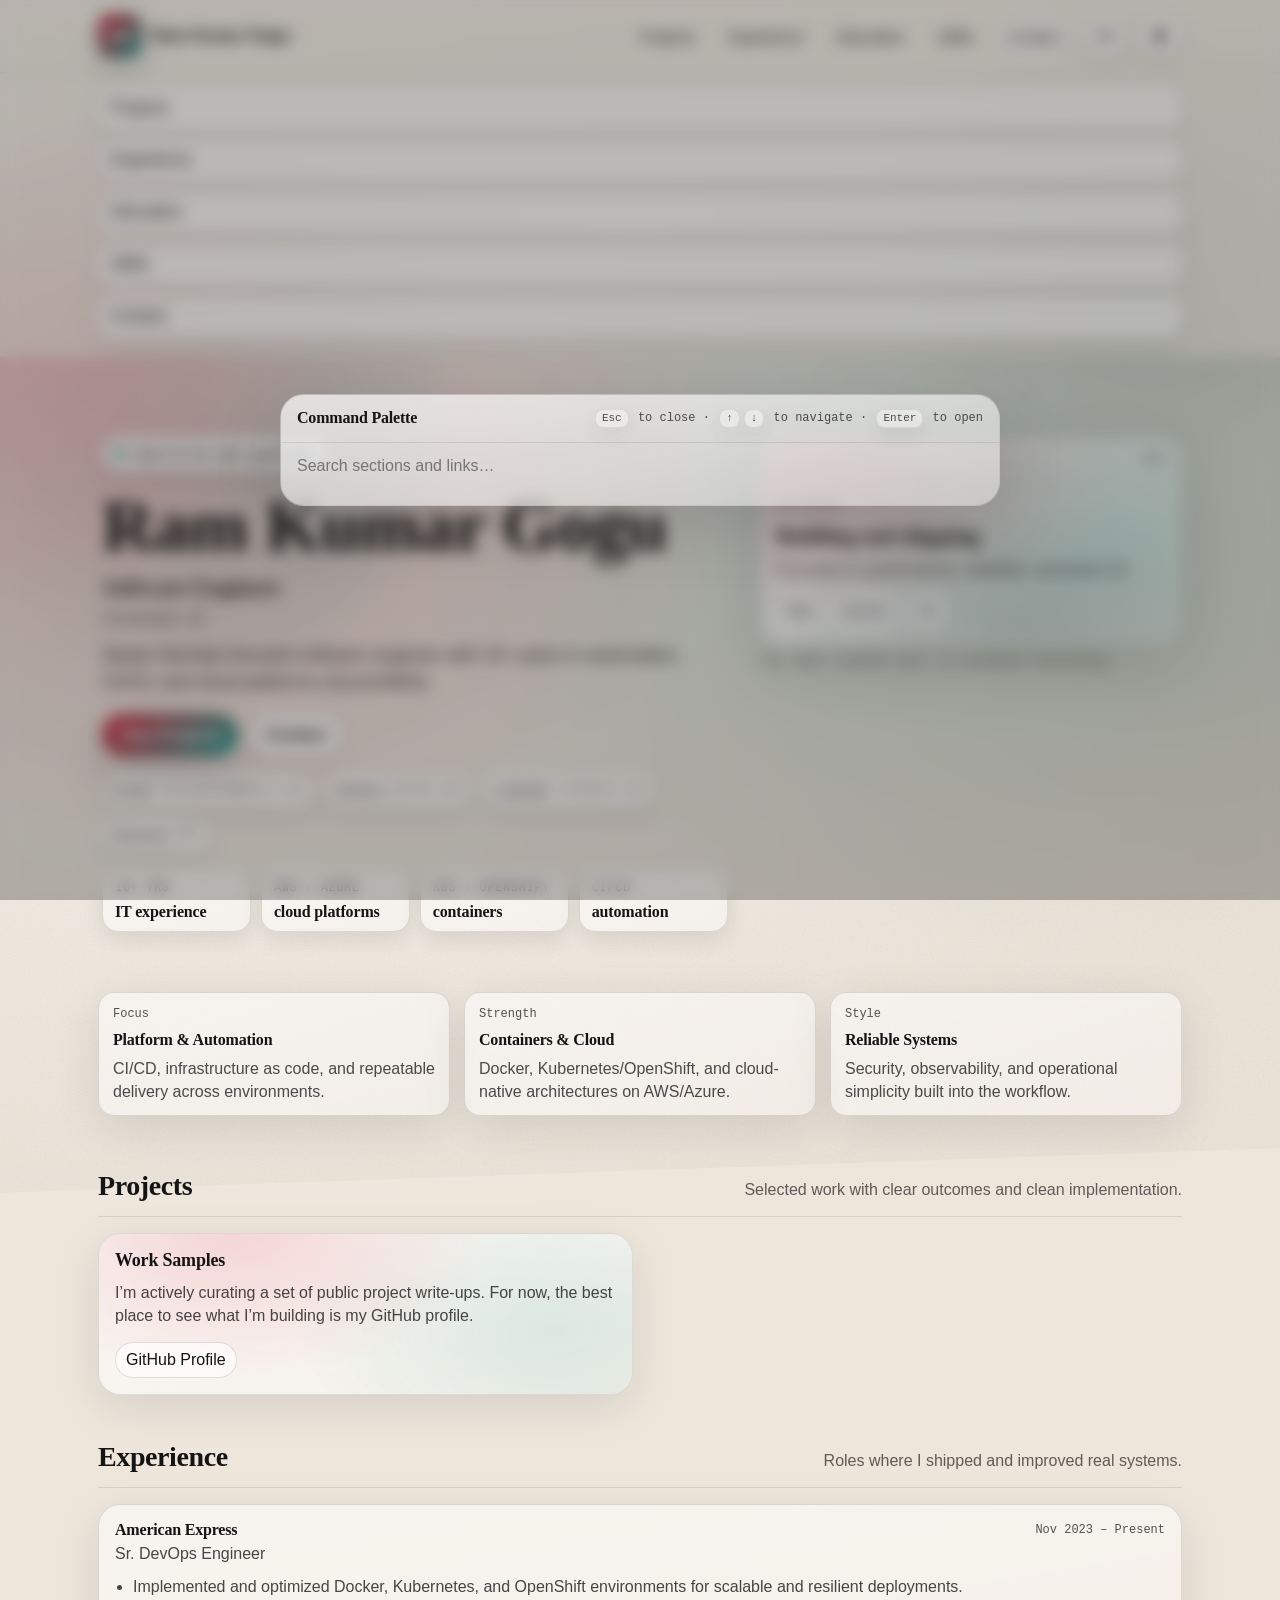
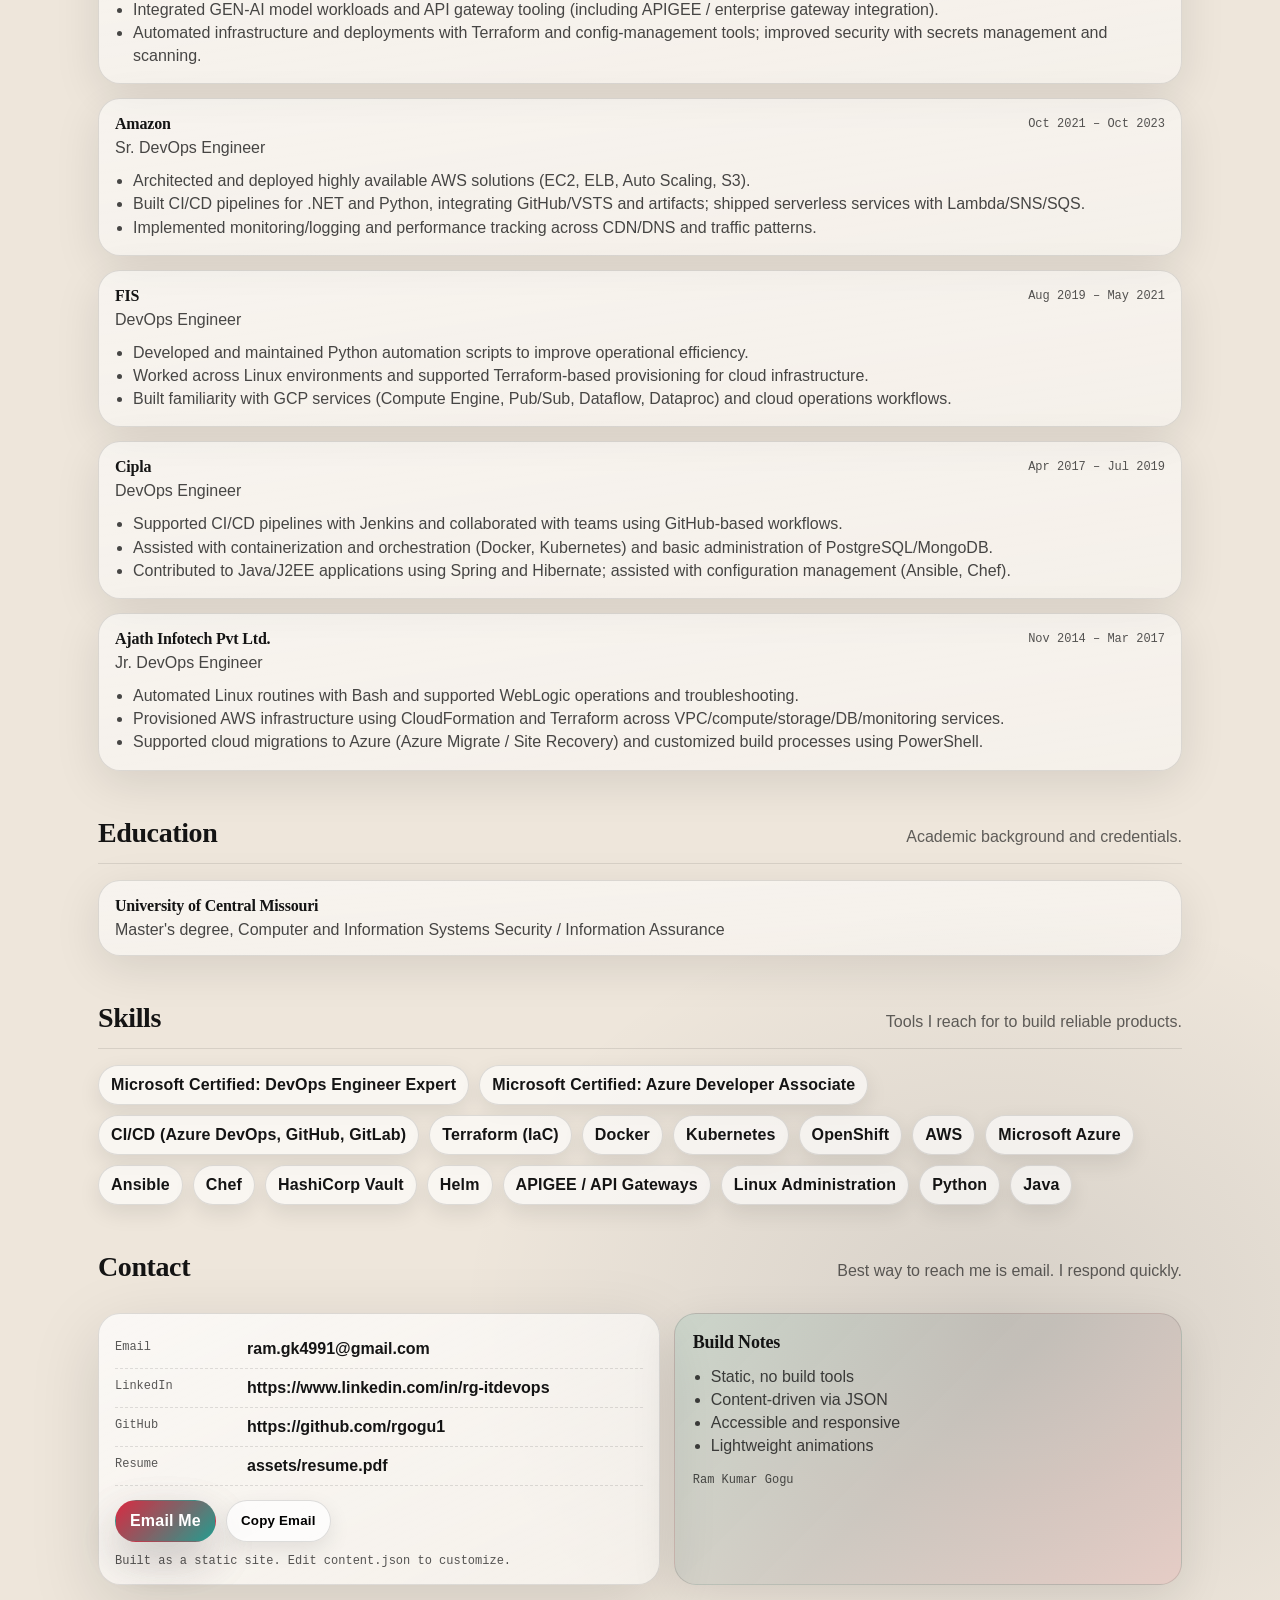
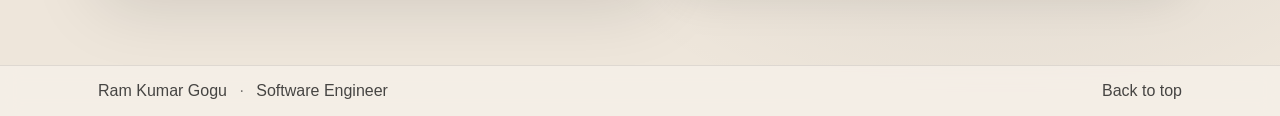
==== docs/index.html @ 0e21ee3b "Add /docs publish target" ====
<!doctype html>
<html lang="en">
  <head>
    <meta charset="UTF-8" />
    <meta name="viewport" content="width=device-width, initial-scale=1.0" />
    <meta name="color-scheme" content="light dark" />
    <title>Portfolio</title>
    <meta name="description" content="Personal portfolio." />

    <meta property="og:type" content="website" />
    <meta property="og:title" content="Portfolio" />
    <meta property="og:description" content="Personal portfolio." />
    <meta property="og:image" content="assets/og.svg" />

    <link rel="icon" href="assets/favicon.svg" type="image/svg+xml" />
    <link rel="preload" href="styles.css" as="style" />
    <link rel="stylesheet" href="styles.css" />
  </head>
  <body>
    <a class="skip" href="#main">Skip to content</a>

    <div class="bg" aria-hidden="true">
      <div class="bg__grain"></div>
      <div class="bg__orb bg__orb--one"></div>
      <div class="bg__orb bg__orb--two"></div>
      <div class="bg__grid"></div>
    </div>

    <header class="top">
      <nav class="nav" aria-label="Primary">
        <a class="brand" href="#top" aria-label="Home">
          <span class="brand__mark" id="brandMark" aria-hidden="true">GRK</span>
          <span class="brand__name" id="navName">Portfolio</span>
        </a>
        <div class="nav__right">
          <div class="nav__links">
            <a href="#projects">Projects</a>
            <a href="#experience">Experience</a>
            <a href="#education">Education</a>
            <a href="#skills">Skills</a>
            <a href="#contact" class="pill">Contact</a>
          </div>
          <div class="nav__actions" aria-label="Quick actions">
            <button class="nav__icon" id="cmdkBtn" type="button" aria-haspopup="dialog" aria-controls="palette">
              <span class="nav__iconText">⌘K</span>
              <span class="nav__sr">Open command palette</span>
            </button>
            <button class="nav__icon" id="themeBtn" type="button" aria-label="Toggle theme">
              <svg class="nav__svg" viewBox="0 0 24 24" aria-hidden="true">
                <path
                  d="M12 18a6 6 0 1 1 0-12 6 6 0 0 1 0 12Zm0-16.5a1 1 0 0 1 1 1V4a1 1 0 1 1-2 0V2.5a1 1 0 0 1 1-1ZM12 20a1 1 0 0 1 1 1v.5a1 1 0 1 1-2 0V21a1 1 0 0 1 1-1Zm9.5-8a1 1 0 0 1-1 1H20a1 1 0 1 1 0-2h.5a1 1 0 0 1 1 1ZM4 12a1 1 0 0 1-1 1H2.5a1 1 0 1 1 0-2H3a1 1 0 0 1 1 1Zm15.66-7.16a1 1 0 0 1 0 1.41l-.36.36a1 1 0 1 1-1.41-1.41l.36-.36a1 1 0 0 1 1.41 0ZM6.11 18.39a1 1 0 0 1 0 1.41l-.36.36a1 1 0 1 1-1.41-1.41l.36-.36a1 1 0 0 1 1.41 0Zm13.19 1.77a1 1 0 0 1-1.41 0l-.36-.36a1 1 0 1 1 1.41-1.41l.36.36a1 1 0 0 1 0 1.41ZM6.47 5.61a1 1 0 0 1-1.41 0l-.36-.36A1 1 0 0 1 6.11 3.84l.36.36a1 1 0 0 1 0 1.41Z"
                />
              </svg>
            </button>
            <button class="nav__menu" id="menuBtn" type="button" aria-expanded="false" aria-controls="menuPanel">
              Menu
            </button>
          </div>
        </div>
      </nav>
      <div class="progress" aria-hidden="true">
        <div class="progress__bar" id="scrollProgress"></div>
      </div>

      <div class="menu" id="menuPanel" hidden>
        <a href="#projects">Projects</a>
        <a href="#experience">Experience</a>
        <a href="#education">Education</a>
        <a href="#skills">Skills</a>
        <a href="#contact">Contact</a>
      </div>
    </header>

    <main id="main" class="main">
      <section class="hero" id="top">
        <div class="hero__content">
          <div class="hero__badge" id="availabilityBadge">Open to opportunities</div>
          <h1 class="hero__title">
            <span class="hero__name" id="heroName">Your Name</span>
            <span class="hero__role" id="heroRole">Role</span>
          </h1>
          <p class="hero__meta" id="heroMeta">Location</p>
          <p class="hero__tagline" id="heroTagline">A short, specific tagline.</p>
          <div class="hero__cta">
            <a class="btn btn--primary" id="primaryCta" href="#projects">View Projects</a>
            <a class="btn btn--ghost" id="secondaryCta" href="#contact">Contact</a>
          </div>
          <div class="hero__links" id="heroLinks" aria-label="Links"></div>
          <div class="stats" id="statsRow" aria-label="Quick stats"></div>
        </div>
        <div class="hero__card">
          <div class="card">
            <div class="card__top">
              <div class="card__dot"></div>
              <div class="card__dot"></div>
              <div class="card__dot"></div>
              <div class="card__label">Now</div>
            </div>
            <div class="card__body">
              <div class="card__kicker">Currently</div>
              <div class="card__headline" id="nowHeadline">Building and shipping.</div>
              <div class="card__sub" id="nowSub">Focused on performance, reliability, and great UX.</div>
              <div class="card__chips" id="nowChips">
                <span class="chip">Web</span>
                <span class="chip">Systems</span>
                <span class="chip">DX</span>
              </div>
            </div>
          </div>
          <div class="hero__hint">Tip: edit `content.json` to customize everything.</div>
        </div>
      </section>

      <section class="strip" id="highlights" aria-label="Highlights">
        <div class="strip__grid" id="highlightsGrid"></div>
      </section>

      <section class="section" id="projects">
        <div class="section__head">
          <h2>Projects</h2>
          <p>Selected work with clear outcomes and clean implementation.</p>
        </div>
        <div class="cards" id="projectsGrid"></div>
      </section>

      <section class="section" id="experience">
        <div class="section__head">
          <h2>Experience</h2>
          <p>Roles where I shipped and improved real systems.</p>
        </div>
        <div class="timeline" id="experienceTimeline"></div>
      </section>

      <section class="section" id="education">
        <div class="section__head">
          <h2>Education</h2>
          <p>Academic background and credentials.</p>
        </div>
        <div class="timeline" id="educationTimeline"></div>
      </section>

      <section class="section" id="skills">
        <div class="section__head">
          <h2>Skills</h2>
          <p>Tools I reach for to build reliable products.</p>
        </div>
        <div class="skills" id="skillsGrid"></div>
      </section>

      <section class="section section--contact" id="contact">
        <div class="section__head">
          <h2>Contact</h2>
          <p>Best way to reach me is email. I respond quickly.</p>
        </div>
        <div class="contact">
          <div class="contact__card">
            <div class="contact__row">
              <div class="contact__label">Email</div>
              <a class="contact__value" id="emailLink" href="mailto:you@example.com">you@example.com</a>
            </div>
            <div class="contact__row">
              <div class="contact__label">LinkedIn</div>
              <a class="contact__value" id="linkedinLink" href="#" rel="noreferrer">Add your URL</a>
            </div>
            <div class="contact__row">
              <div class="contact__label">GitHub</div>
              <a class="contact__value" id="githubLink" href="#" rel="noreferrer">Add your URL</a>
            </div>
            <div class="contact__row">
              <div class="contact__label">Resume</div>
              <a class="contact__value" id="resumeLink" href="#" rel="noreferrer">assets/resume.pdf</a>
            </div>
            <div class="contact__actions">
              <a class="btn btn--primary" id="emailCta" href="mailto:you@example.com">Email Me</a>
              <button class="btn btn--ghost" id="copyEmailBtn" type="button">Copy Email</button>
            </div>
            <p class="contact__note" id="footerNote"></p>
          </div>
          <div class="contact__aside">
            <div class="poster">
              <div class="poster__title">Build Notes</div>
              <ul class="poster__list">
                <li>Static, no build tools</li>
                <li>Content-driven via JSON</li>
                <li>Accessible and responsive</li>
                <li>Lightweight animations</li>
              </ul>
              <div class="poster__sig" id="posterSig">Your Name</div>
            </div>
          </div>
        </div>
      </section>
    </main>

    <footer class="footer">
      <div class="footer__inner">
        <div class="footer__left">
          <span id="footerName">Your Name</span>
          <span class="footer__sep" aria-hidden="true">·</span>
          <span id="footerRole">Role</span>
        </div>
        <div class="footer__right">
          <a href="#top">Back to top</a>
        </div>
      </div>
    </footer>

    <div class="palette" id="palette" hidden>
      <div class="palette__backdrop" id="paletteBackdrop" aria-hidden="true"></div>
      <div class="palette__panel" role="dialog" aria-modal="true" aria-labelledby="paletteTitle">
        <div class="palette__head">
          <div class="palette__title" id="paletteTitle">Command Palette</div>
          <div class="palette__hint">
            <span class="kbd">Esc</span> to close · <span class="kbd">↑</span><span class="kbd">↓</span> to navigate ·
            <span class="kbd">Enter</span> to open
          </div>
        </div>
        <input
          class="palette__input"
          id="paletteInput"
          type="search"
          inputmode="search"
          autocomplete="off"
          placeholder="Search sections and links…"
        />
        <div class="palette__list" id="paletteList" role="listbox" aria-label="Results"></div>
      </div>
    </div>

    <script type="module" src="app.js"></script>
  </body>
</html>
---- docs/styles.css ----
:root {
  --bg0: #f6f1ea;
  --bg1: #eee6db;
  --paper: rgba(255, 255, 255, 0.70);
  --paper2: rgba(255, 255, 255, 0.54);

  --ink: #141414;
  --muted: rgba(20, 20, 20, 0.66);
  --line: rgba(20, 20, 20, 0.14);

  --accent: #d7263d; /* crimson */
  --accent2: #1b998b; /* sea green */
  --accent3: #0b1320; /* midnight */

  --shadow: 0 20px 70px rgba(0, 0, 0, 0.13);
  --shadow2: 0 12px 46px rgba(0, 0, 0, 0.10);
  --shadow3: 0 8px 22px rgba(0, 0, 0, 0.09);

  --radius: 22px;
  --radius2: 16px;
  --radius3: 999px;
  --max: 1120px;

  --display: "Baskerville", "Libre Baskerville", "Palatino Linotype", Palatino, serif;
  --body: "Avenir Next", Avenir, "Gill Sans", Optima, sans-serif;
  --mono: ui-monospace, Menlo, Monaco, Consolas, "Liberation Mono", "Courier New", monospace;
}

:root[data-theme="dark"] {
  --bg0: #0b0f17;
  --bg1: #0b0f17;
  --paper: rgba(16, 22, 34, 0.74);
  --paper2: rgba(16, 22, 34, 0.58);

  --ink: rgba(245, 246, 250, 0.96);
  --muted: rgba(245, 246, 250, 0.70);
  --line: rgba(255, 255, 255, 0.16);

  --accent: #ff4d6d;
  --accent2: #3ae6c7;
  --accent3: #7aa2ff;

  --shadow: 0 20px 70px rgba(0, 0, 0, 0.42);
  --shadow2: 0 12px 46px rgba(0, 0, 0, 0.32);
  --shadow3: 0 8px 22px rgba(0, 0, 0, 0.26);
}

*,
*::before,
*::after {
  box-sizing: border-box;
}

html {
  scroll-behavior: smooth;
}

body {
  margin: 0;
  color: var(--ink);
  font-family: var(--body);
  background:
    radial-gradient(1000px 700px at 16% 14%, rgba(215, 38, 61, 0.16), rgba(215, 38, 61, 0) 55%),
    radial-gradient(1100px 720px at 82% 16%, rgba(27, 153, 139, 0.15), rgba(27, 153, 139, 0) 58%),
    radial-gradient(900px 700px at 78% 88%, rgba(11, 19, 32, 0.10), rgba(11, 19, 32, 0) 60%),
    radial-gradient(1200px 900px at 20% 10%, #fffaf2 0%, var(--bg0) 38%, var(--bg1) 100%);
  min-height: 100vh;
}

:root[data-theme="dark"] body {
  background:
    radial-gradient(1000px 700px at 16% 14%, rgba(255, 77, 109, 0.20), rgba(255, 77, 109, 0) 55%),
    radial-gradient(1100px 720px at 82% 16%, rgba(58, 230, 199, 0.18), rgba(58, 230, 199, 0) 58%),
    radial-gradient(900px 700px at 78% 88%, rgba(122, 162, 255, 0.12), rgba(122, 162, 255, 0) 60%),
    radial-gradient(1200px 900px at 20% 10%, rgba(17, 24, 39, 1) 0%, rgba(11, 15, 23, 1) 46%, rgba(8, 10, 16, 1) 100%);
}

a {
  color: inherit;
  text-decoration: none;
}

a:hover {
  text-decoration: underline;
  text-decoration-thickness: 2px;
  text-underline-offset: 4px;
}

.skip {
  position: absolute;
  left: -9999px;
  top: 12px;
  padding: 10px 12px;
  border: 1px solid var(--line);
  border-radius: 999px;
  background: rgba(255, 255, 255, 0.95);
  box-shadow: var(--shadow2);
  z-index: 1000;
}

.skip:focus {
  left: 12px;
}

.bg {
  position: fixed;
  inset: 0;
  pointer-events: none;
  z-index: -1;
}

.bg__grain {
  position: absolute;
  inset: -30%;
  opacity: 0.07;
  background-image: url("assets/grain.svg");
  background-size: 180px 180px;
  transform: rotate(-2deg);
}

.bg__grid {
  position: absolute;
  inset: 0;
  opacity: 0.07;
  background-image:
    linear-gradient(to right, rgba(0, 0, 0, 0.14) 1px, transparent 1px),
    linear-gradient(to bottom, rgba(0, 0, 0, 0.12) 1px, transparent 1px);
  background-size: 72px 72px;
  mask-image: radial-gradient(720px 720px at 54% 28%, black 0%, transparent 70%);
}

:root[data-theme="dark"] .bg__grid {
  opacity: 0.10;
  background-image:
    linear-gradient(to right, rgba(255, 255, 255, 0.16) 1px, transparent 1px),
    linear-gradient(to bottom, rgba(255, 255, 255, 0.14) 1px, transparent 1px);
}

.bg__orb {
  position: absolute;
  width: 560px;
  height: 560px;
  border-radius: 999px;
  filter: blur(22px);
  opacity: 0.35;
  transform: translateZ(0);
}

.bg__orb--one {
  left: -120px;
  top: 120px;
  background: radial-gradient(circle at 30% 30%, rgba(215, 38, 61, 0.52), rgba(215, 38, 61, 0) 60%),
    radial-gradient(circle at 70% 60%, rgba(27, 153, 139, 0.46), rgba(27, 153, 139, 0) 60%);
  animation: drift1 14s ease-in-out infinite;
}

.bg__orb--two {
  right: -180px;
  top: -40px;
  background: radial-gradient(circle at 40% 45%, rgba(11, 19, 32, 0.34), rgba(11, 19, 32, 0) 62%),
    radial-gradient(circle at 70% 30%, rgba(27, 153, 139, 0.30), rgba(27, 153, 139, 0) 55%);
  animation: drift2 18s ease-in-out infinite;
}

@keyframes drift1 {
  0% {
    transform: translate(-10px, 0px) scale(1);
  }
  50% {
    transform: translate(24px, -18px) scale(1.04);
  }
  100% {
    transform: translate(-10px, 0px) scale(1);
  }
}

@keyframes drift2 {
  0% {
    transform: translate(0px, 0px) scale(1);
  }
  50% {
    transform: translate(-22px, 16px) scale(1.05);
  }
  100% {
    transform: translate(0px, 0px) scale(1);
  }
}

.top {
  position: sticky;
  top: 0;
  z-index: 20;
  backdrop-filter: blur(10px);
  background: linear-gradient(to bottom, rgba(247, 242, 234, 0.90), rgba(247, 242, 234, 0.62));
  border-bottom: 1px solid rgba(21, 21, 21, 0.08);
}

:root[data-theme="dark"] .top {
  background: linear-gradient(to bottom, rgba(11, 15, 23, 0.92), rgba(11, 15, 23, 0.62));
  border-bottom: 1px solid rgba(255, 255, 255, 0.10);
}

.nav {
  max-width: var(--max);
  margin: 0 auto;
  padding: 14px 18px;
  display: flex;
  align-items: center;
  justify-content: space-between;
  gap: 16px;
}

.nav__right {
  display: flex;
  align-items: center;
  gap: 12px;
}

.nav__actions {
  display: inline-flex;
  gap: 10px;
  align-items: center;
}

.brand {
  display: inline-flex;
  align-items: center;
  gap: 10px;
  text-decoration: none;
}

.brand__mark {
  width: 44px;
  height: 44px;
  border-radius: 14px;
  display: grid;
  place-items: center;
  background:
    linear-gradient(135deg, rgba(215, 38, 61, 0.96), rgba(27, 153, 139, 0.92)),
    radial-gradient(24px 24px at 30% 30%, rgba(255, 255, 255, 0.45), rgba(255, 255, 255, 0) 60%);
  color: white;
  font-weight: 700;
  letter-spacing: 0.8px;
  font-family: var(--mono);
  font-size: 13px;
  text-transform: uppercase;
  box-shadow: 0 12px 30px rgba(0, 0, 0, 0.14);
}

.brand__name {
  font-weight: 700;
  letter-spacing: 0.2px;
}

.nav__links {
  display: flex;
  gap: 14px;
  align-items: center;
  font-size: 15px;
}

.nav__links a {
  padding: 8px 10px;
  border-radius: 999px;
}

.nav__links a:hover {
  text-decoration: none;
  background: rgba(255, 255, 255, 0.62);
  box-shadow: 0 8px 18px rgba(0, 0, 0, 0.08);
}

.pill {
  border: 1px solid rgba(21, 21, 21, 0.14);
  background: rgba(255, 255, 255, 0.62);
}

.nav__menu {
  display: none;
  border: 1px solid rgba(21, 21, 21, 0.14);
  background: rgba(255, 255, 255, 0.62);
  border-radius: 999px;
  padding: 9px 12px;
  font: inherit;
  cursor: pointer;
}

:root[data-theme="dark"] .nav__menu {
  border-color: rgba(255, 255, 255, 0.18);
  background: rgba(16, 22, 34, 0.64);
}

.nav__icon {
  display: inline-flex;
  align-items: center;
  justify-content: center;
  gap: 8px;
  height: 38px;
  min-width: 38px;
  padding: 0 12px;
  border-radius: 999px;
  border: 1px solid rgba(21, 21, 21, 0.14);
  background: rgba(255, 255, 255, 0.62);
  box-shadow: var(--shadow3);
  font: inherit;
  cursor: pointer;
}

.nav__icon:hover {
  transform: translateY(-1px);
}

:root[data-theme="dark"] .nav__icon {
  border-color: rgba(255, 255, 255, 0.18);
  background: rgba(16, 22, 34, 0.64);
}

.nav__iconText {
  font-family: var(--mono);
  font-size: 12px;
  opacity: 0.82;
}

.nav__svg {
  width: 18px;
  height: 18px;
  fill: currentColor;
  opacity: 0.86;
}

.nav__sr {
  position: absolute;
  width: 1px;
  height: 1px;
  padding: 0;
  margin: -1px;
  overflow: hidden;
  clip: rect(0, 0, 0, 0);
  white-space: nowrap;
  border: 0;
}

.progress {
  height: 2px;
  background: rgba(0, 0, 0, 0.06);
}

:root[data-theme="dark"] .progress {
  background: rgba(255, 255, 255, 0.08);
}

.progress__bar {
  height: 100%;
  width: 0%;
  background: linear-gradient(90deg, rgba(215, 38, 61, 0.90), rgba(27, 153, 139, 0.90), rgba(11, 19, 32, 0.90));
  box-shadow: 0 0 0 1px rgba(255, 255, 255, 0.12) inset;
}

:root[data-theme="dark"] .progress__bar {
  background: linear-gradient(90deg, rgba(255, 77, 109, 0.92), rgba(58, 230, 199, 0.92), rgba(122, 162, 255, 0.92));
}

.menu {
  max-width: var(--max);
  margin: 0 auto;
  padding: 12px 18px 18px 18px;
  display: grid;
  grid-template-columns: 1fr;
  gap: 8px;
}

.menu a {
  padding: 12px 12px;
  border-radius: 14px;
  border: 1px solid rgba(21, 21, 21, 0.12);
  background: rgba(255, 255, 255, 0.68);
  box-shadow: 0 10px 26px rgba(0, 0, 0, 0.08);
}

.menu a:hover {
  text-decoration: none;
  transform: translateY(-1px);
}

.main {
  max-width: var(--max);
  margin: 0 auto;
  padding: 26px 18px 60px 18px;
}

.hero {
  padding: 40px 0 12px 0;
  display: grid;
  grid-template-columns: 1.2fr 0.8fr;
  gap: 28px;
  align-items: start;
}

.hero__content {
  padding: 14px 4px;
}

.hero__badge {
  display: inline-flex;
  align-items: center;
  gap: 8px;
  padding: 8px 12px;
  border-radius: 999px;
  border: 1px solid rgba(21, 21, 21, 0.14);
  background: rgba(255, 255, 255, 0.78);
  box-shadow: var(--shadow3);
  font-size: 14px;
}

.hero__badge::before {
  content: "";
  width: 10px;
  height: 10px;
  border-radius: 99px;
  background: radial-gradient(circle at 30% 30%, rgba(11, 110, 79, 1), rgba(11, 110, 79, 0.2));
  box-shadow: 0 0 0 3px rgba(11, 110, 79, 0.16);
}

.hero__title {
  margin: 18px 0 10px 0;
  line-height: 1.05;
  letter-spacing: -0.7px;
  font-family: var(--display);
}

.hero__name {
  display: block;
  font-size: clamp(42px, 6vw, 72px);
  font-weight: 800;
}

.hero__role {
  display: block;
  font-size: clamp(18px, 2.1vw, 24px);
  font-weight: 600;
  color: rgba(21, 21, 21, 0.82);
  margin-top: 10px;
}

.hero__meta {
  margin: 0;
  color: var(--muted);
  font-size: 16px;
  letter-spacing: 0.1px;
}

.hero__tagline {
  margin: 14px 0 18px 0;
  font-size: 18px;
  color: rgba(21, 21, 21, 0.88);
  max-width: 62ch;
  line-height: 1.5;
}

.hero__cta {
  display: flex;
  gap: 12px;
  align-items: center;
  flex-wrap: wrap;
}

.btn {
  display: inline-flex;
  align-items: center;
  justify-content: center;
  gap: 10px;
  padding: 11px 14px;
  border-radius: 999px;
  border: 1px solid rgba(21, 21, 21, 0.14);
  font-weight: 700;
  letter-spacing: 0.2px;
  cursor: pointer;
  user-select: none;
  box-shadow: var(--shadow3);
}

.btn:hover {
  text-decoration: none;
  transform: translateY(-1px);
}

.btn--primary {
  color: white;
  border-color: transparent;
  background: linear-gradient(135deg, rgba(215, 38, 61, 0.98), rgba(27, 153, 139, 0.96));
  box-shadow: 0 18px 44px rgba(27, 153, 139, 0.20), 0 18px 44px rgba(215, 38, 61, 0.18);
}

.btn--ghost {
  background: rgba(255, 255, 255, 0.72);
}

.hero__links {
  display: flex;
  flex-wrap: wrap;
  gap: 10px;
  margin-top: 16px;
  color: rgba(21, 21, 21, 0.8);
  font-size: 15px;
}

.hero__link {
  display: inline-flex;
  align-items: center;
  gap: 8px;
  padding: 8px 10px;
  border-radius: 999px;
  border: 1px solid rgba(21, 21, 21, 0.12);
  background: rgba(255, 255, 255, 0.62);
  box-shadow: var(--shadow3);
}

.hero__link code {
  font-family: var(--mono);
  font-size: 12px;
  opacity: 0.75;
}

.hero__card {
  padding-top: 14px;
}

.card {
  border: 1px solid rgba(21, 21, 21, 0.12);
  background: linear-gradient(to bottom right, var(--paper), rgba(255, 255, 255, 0.44));
  border-radius: var(--radius);
  box-shadow: var(--shadow);
  overflow: hidden;
  position: relative;
}

.card::after {
  content: "";
  position: absolute;
  inset: -2px;
  border-radius: var(--radius);
  background: radial-gradient(500px 240px at 18% 22%, rgba(215, 38, 61, 0.16), transparent 60%),
    radial-gradient(520px 260px at 82% 48%, rgba(27, 153, 139, 0.14), transparent 60%),
    radial-gradient(420px 220px at 60% 92%, rgba(11, 19, 32, 0.12), transparent 55%);
  pointer-events: none;
}

.card__top {
  display: flex;
  align-items: center;
  gap: 8px;
  padding: 14px 16px;
  border-bottom: 1px solid rgba(21, 21, 21, 0.10);
}

.card__dot {
  width: 10px;
  height: 10px;
  border-radius: 99px;
  border: 1px solid rgba(0, 0, 0, 0.08);
  background: rgba(255, 255, 255, 0.82);
}

.card__label {
  margin-left: auto;
  font-family: var(--mono);
  font-size: 12px;
  opacity: 0.7;
}

.card__body {
  padding: 18px 16px 18px 16px;
  position: relative;
  z-index: 1;
}

.card__kicker {
  font-family: var(--mono);
  font-size: 12px;
  opacity: 0.7;
}

.card__headline {
  margin-top: 10px;
  font-size: 22px;
  font-weight: 800;
  letter-spacing: -0.3px;
  font-family: var(--display);
}

.card__sub {
  margin-top: 10px;
  color: rgba(21, 21, 21, 0.74);
  line-height: 1.4;
}

.card__chips {
  display: flex;
  flex-wrap: wrap;
  gap: 8px;
  margin-top: 14px;
}

.chip {
  padding: 7px 9px;
  border-radius: 999px;
  border: 1px solid rgba(21, 21, 21, 0.12);
  background: rgba(255, 255, 255, 0.62);
  font-size: 13px;
}

.hero__hint {
  margin-top: 10px;
  font-family: var(--mono);
  font-size: 12px;
  opacity: 0.7;
}

.strip {
  margin-top: 16px;
  padding: 18px 0 8px 0;
}

.strip__grid {
  display: grid;
  grid-template-columns: repeat(3, minmax(0, 1fr));
  gap: 14px;
}

.mini {
  border: 1px solid rgba(21, 21, 21, 0.12);
  background: linear-gradient(to bottom right, var(--paper2), rgba(255, 255, 255, 0.40));
  border-radius: var(--radius2);
  box-shadow: var(--shadow2);
  padding: 14px 14px 12px 14px;
}

.mini__kicker {
  font-family: var(--mono);
  font-size: 12px;
  opacity: 0.72;
}

.mini__title {
  margin-top: 10px;
  font-weight: 900;
  letter-spacing: -0.2px;
  font-family: var(--display);
}

.mini__body {
  margin-top: 8px;
  color: rgba(21, 21, 21, 0.76);
  line-height: 1.45;
}

.section {
  margin-top: 46px;
}

.section__head {
  display: flex;
  align-items: baseline;
  justify-content: space-between;
  gap: 16px;
  flex-wrap: wrap;
  padding-bottom: 14px;
  border-bottom: 1px solid rgba(21, 21, 21, 0.10);
}

.section__head h2 {
  margin: 0;
  font-size: 28px;
  letter-spacing: -0.4px;
  font-family: var(--display);
}

.section__head p {
  margin: 6px 0 0 0;
  color: var(--muted);
  max-width: 60ch;
}

.cards {
  margin-top: 16px;
  display: grid;
  grid-template-columns: repeat(12, minmax(0, 1fr));
  gap: 14px;
}

.project {
  grid-column: span 6;
  border: 1px solid rgba(21, 21, 21, 0.12);
  background: linear-gradient(to bottom right, var(--paper), rgba(255, 255, 255, 0.44));
  border-radius: var(--radius);
  box-shadow: var(--shadow2);
  padding: 16px;
  position: relative;
  overflow: hidden;
}

.project::before {
  content: "";
  position: absolute;
  inset: -2px;
  background: radial-gradient(420px 240px at 25% 0%, rgba(215, 38, 61, 0.18), transparent 62%),
    radial-gradient(420px 240px at 85% 60%, rgba(27, 153, 139, 0.14), transparent 62%);
  opacity: 0.9;
  pointer-events: none;
}

.project__inner {
  position: relative;
  z-index: 1;
}

.project__name {
  font-weight: 900;
  letter-spacing: -0.2px;
  font-size: 18px;
  font-family: var(--display);
}

.project__summary {
  margin-top: 10px;
  color: rgba(21, 21, 21, 0.78);
  line-height: 1.45;
}

.project__tags {
  margin-top: 12px;
  display: flex;
  flex-wrap: wrap;
  gap: 8px;
}

.tag {
  font-family: var(--mono);
  font-size: 12px;
  padding: 6px 8px;
  border-radius: 999px;
  border: 1px solid rgba(21, 21, 21, 0.12);
  background: rgba(255, 255, 255, 0.62);
  opacity: 0.86;
}

.project__links {
  margin-top: 14px;
  display: flex;
  gap: 10px;
  flex-wrap: wrap;
}

.project__links a {
  padding: 8px 10px;
  border-radius: 999px;
  border: 1px solid rgba(21, 21, 21, 0.12);
  background: rgba(255, 255, 255, 0.62);
}

.project__links a:hover {
  text-decoration: none;
  transform: translateY(-1px);
}

.timeline {
  margin-top: 16px;
  display: grid;
  gap: 14px;
}

.role {
  border: 1px solid rgba(21, 21, 21, 0.12);
  border-radius: var(--radius);
  background: linear-gradient(to bottom right, var(--paper2), rgba(255, 255, 255, 0.42));
  box-shadow: var(--shadow2);
  padding: 16px;
}

.role__top {
  display: flex;
  justify-content: space-between;
  gap: 14px;
  flex-wrap: wrap;
}

.role__company {
  font-weight: 900;
  letter-spacing: -0.2px;
  font-family: var(--display);
}

.role__title {
  color: rgba(21, 21, 21, 0.78);
  margin-top: 6px;
}

.role__time {
  font-family: var(--mono);
  font-size: 12px;
  opacity: 0.72;
  padding-top: 2px;
}

.role__list {
  margin: 12px 0 0 0;
  padding: 0 0 0 18px;
  color: rgba(21, 21, 21, 0.78);
  line-height: 1.45;
}

.skills {
  margin-top: 16px;
  display: flex;
  flex-wrap: wrap;
  gap: 10px;
}

.skill {
  border-radius: 999px;
  border: 1px solid rgba(21, 21, 21, 0.12);
  background: rgba(255, 255, 255, 0.62);
  padding: 10px 12px;
  font-weight: 700;
  letter-spacing: 0.15px;
  box-shadow: var(--shadow3);
}

.section--contact .section__head {
  border-bottom: none;
}

.contact {
  margin-top: 16px;
  display: grid;
  grid-template-columns: 1.05fr 0.95fr;
  gap: 14px;
}

.contact__card {
  border: 1px solid rgba(21, 21, 21, 0.12);
  border-radius: var(--radius);
  background: linear-gradient(to bottom right, var(--paper), rgba(255, 255, 255, 0.44));
  box-shadow: var(--shadow);
  padding: 16px;
}

.contact__row {
  display: grid;
  grid-template-columns: 120px 1fr;
  gap: 12px;
  padding: 10px 0;
  border-bottom: 1px dashed rgba(21, 21, 21, 0.12);
}

.contact__row:last-of-type {
  border-bottom: none;
}

.contact__label {
  font-family: var(--mono);
  font-size: 12px;
  opacity: 0.7;
}

.contact__value {
  font-weight: 800;
}

.contact__actions {
  margin-top: 14px;
  display: flex;
  gap: 10px;
  flex-wrap: wrap;
}

.contact__note {
  margin: 12px 0 0 0;
  color: rgba(21, 21, 21, 0.72);
  font-family: var(--mono);
  font-size: 12px;
}

.poster {
  border: 1px solid rgba(21, 21, 21, 0.12);
  border-radius: var(--radius);
  background: linear-gradient(135deg, rgba(27, 153, 139, 0.12), rgba(11, 19, 32, 0.10), rgba(215, 38, 61, 0.10));
  box-shadow: var(--shadow2);
  padding: 18px;
  height: 100%;
}

.poster__title {
  font-weight: 900;
  letter-spacing: -0.2px;
  font-size: 18px;
  font-family: var(--display);
}

.poster__list {
  margin: 12px 0 0 0;
  padding: 0 0 0 18px;
  color: rgba(21, 21, 21, 0.80);
  line-height: 1.45;
}

.poster__sig {
  margin-top: 16px;
  font-family: var(--mono);
  font-size: 12px;
  opacity: 0.74;
}

.footer {
  margin-top: 20px;
  border-top: 1px solid rgba(21, 21, 21, 0.10);
  background: rgba(247, 242, 234, 0.72);
  backdrop-filter: blur(10px);
}

.footer__inner {
  max-width: var(--max);
  margin: 0 auto;
  padding: 16px 18px;
  display: flex;
  justify-content: space-between;
  gap: 12px;
  flex-wrap: wrap;
  align-items: center;
  color: rgba(21, 21, 21, 0.78);
}

.footer__sep {
  margin: 0 8px;
  opacity: 0.7;
}

.palette {
  position: fixed;
  inset: 0;
  z-index: 60;
  display: grid;
  place-items: center;
}

.palette__backdrop {
  position: absolute;
  inset: 0;
  background: rgba(0, 0, 0, 0.26);
  backdrop-filter: blur(8px);
}

:root[data-theme="dark"] .palette__backdrop {
  background: rgba(0, 0, 0, 0.46);
}

.palette__panel {
  width: min(720px, calc(100vw - 24px));
  border-radius: 24px;
  border: 1px solid rgba(21, 21, 21, 0.12);
  background: linear-gradient(to bottom right, var(--paper), rgba(255, 255, 255, 0.42));
  box-shadow: var(--shadow);
  position: relative;
  z-index: 1;
  overflow: hidden;
}

:root[data-theme="dark"] .palette__panel {
  border-color: rgba(255, 255, 255, 0.14);
  background: linear-gradient(to bottom right, rgba(16, 22, 34, 0.86), rgba(16, 22, 34, 0.62));
}

.palette__head {
  display: flex;
  justify-content: space-between;
  gap: 10px;
  padding: 14px 16px;
  border-bottom: 1px solid rgba(21, 21, 21, 0.10);
}

:root[data-theme="dark"] .palette__head {
  border-bottom-color: rgba(255, 255, 255, 0.12);
}

.palette__title {
  font-weight: 900;
  letter-spacing: -0.2px;
  font-family: var(--display);
}

.palette__hint {
  font-family: var(--mono);
  font-size: 12px;
  opacity: 0.72;
  text-align: right;
}

.kbd {
  display: inline-block;
  min-width: 18px;
  padding: 3px 6px;
  border-radius: 8px;
  border: 1px solid rgba(21, 21, 21, 0.12);
  background: rgba(255, 255, 255, 0.56);
  box-shadow: var(--shadow3);
  margin-left: 2px;
  margin-right: 2px;
  line-height: 1;
  font-family: var(--mono);
  font-size: 11px;
}

:root[data-theme="dark"] .kbd {
  border-color: rgba(255, 255, 255, 0.14);
  background: rgba(16, 22, 34, 0.66);
}

.palette__input {
  width: 100%;
  padding: 14px 16px;
  border: 0;
  outline: none;
  font: inherit;
  font-size: 16px;
  background: transparent;
  color: inherit;
}

.palette__list {
  max-height: min(56vh, 460px);
  overflow: auto;
  padding: 8px;
  display: grid;
  gap: 8px;
}

.palette__item {
  display: grid;
  grid-template-columns: 1fr auto;
  gap: 10px;
  align-items: center;
  padding: 12px 12px;
  border-radius: 16px;
  border: 1px solid rgba(21, 21, 21, 0.12);
  background: rgba(255, 255, 255, 0.56);
  box-shadow: var(--shadow3);
}

:root[data-theme="dark"] .palette__item {
  border-color: rgba(255, 255, 255, 0.14);
  background: rgba(16, 22, 34, 0.60);
}

.palette__item:hover,
.palette__item[aria-selected="true"] {
  text-decoration: none;
  transform: translateY(-1px);
}

.palette__itemMain {
  display: grid;
  gap: 6px;
}

.palette__itemTitle {
  font-weight: 900;
  letter-spacing: -0.2px;
  font-family: var(--display);
}

.palette__itemMeta {
  font-family: var(--mono);
  font-size: 12px;
  opacity: 0.72;
}

.reveal {
  opacity: 0;
  transform: translateY(10px);
  transition: opacity 550ms ease, transform 550ms ease;
}

.reveal.is-visible {
  opacity: 1;
  transform: translateY(0);
}

.stats {
  margin-top: 16px;
  display: grid;
  grid-template-columns: repeat(4, minmax(0, 1fr));
  gap: 10px;
}

.stat {
  border: 1px solid rgba(21, 21, 21, 0.12);
  border-radius: var(--radius2);
  background: linear-gradient(to bottom right, rgba(255, 255, 255, 0.62), rgba(255, 255, 255, 0.42));
  box-shadow: var(--shadow3);
  padding: 12px 12px 10px 12px;
}

.stat__value {
  font-family: var(--mono);
  font-size: 12px;
  text-transform: uppercase;
  letter-spacing: 0.6px;
  opacity: 0.88;
}

.stat__label {
  margin-top: 8px;
  font-weight: 800;
  letter-spacing: -0.15px;
  font-family: var(--display);
}

@media (prefers-reduced-motion: reduce) {
  html {
    scroll-behavior: auto;
  }
  .bg__orb {
    animation: none;
  }
  .reveal {
    transition: none;
  }
  .btn:hover,
  .nav__icon:hover,
  .menu a:hover,
  .project__links a:hover,
  .palette__item:hover,
  .palette__item[aria-selected="true"] {
    transform: none;
  }
}

@media (max-width: 980px) {
  .hero {
    grid-template-columns: 1fr;
  }
  .contact {
    grid-template-columns: 1fr;
  }
  .strip__grid {
    grid-template-columns: 1fr;
  }
  .project {
    grid-column: span 12;
  }
  .stats {
    grid-template-columns: repeat(2, minmax(0, 1fr));
  }
}

@media (max-width: 720px) {
  .nav__links {
    display: none;
  }
  .nav__menu {
    display: inline-flex;
  }
  .nav__iconText {
    display: none;
  }
  .contact__row {
    grid-template-columns: 90px 1fr;
  }
}
---- docs/styles.css ----
:root {
  --bg0: #f6f1ea;
  --bg1: #eee6db;
  --paper: rgba(255, 255, 255, 0.70);
  --paper2: rgba(255, 255, 255, 0.54);

  --ink: #141414;
  --muted: rgba(20, 20, 20, 0.66);
  --line: rgba(20, 20, 20, 0.14);

  --accent: #d7263d; /* crimson */
  --accent2: #1b998b; /* sea green */
  --accent3: #0b1320; /* midnight */

  --shadow: 0 20px 70px rgba(0, 0, 0, 0.13);
  --shadow2: 0 12px 46px rgba(0, 0, 0, 0.10);
  --shadow3: 0 8px 22px rgba(0, 0, 0, 0.09);

  --radius: 22px;
  --radius2: 16px;
  --radius3: 999px;
  --max: 1120px;

  --display: "Baskerville", "Libre Baskerville", "Palatino Linotype", Palatino, serif;
  --body: "Avenir Next", Avenir, "Gill Sans", Optima, sans-serif;
  --mono: ui-monospace, Menlo, Monaco, Consolas, "Liberation Mono", "Courier New", monospace;
}

:root[data-theme="dark"] {
  --bg0: #0b0f17;
  --bg1: #0b0f17;
  --paper: rgba(16, 22, 34, 0.74);
  --paper2: rgba(16, 22, 34, 0.58);

  --ink: rgba(245, 246, 250, 0.96);
  --muted: rgba(245, 246, 250, 0.70);
  --line: rgba(255, 255, 255, 0.16);

  --accent: #ff4d6d;
  --accent2: #3ae6c7;
  --accent3: #7aa2ff;

  --shadow: 0 20px 70px rgba(0, 0, 0, 0.42);
  --shadow2: 0 12px 46px rgba(0, 0, 0, 0.32);
  --shadow3: 0 8px 22px rgba(0, 0, 0, 0.26);
}

*,
*::before,
*::after {
  box-sizing: border-box;
}

html {
  scroll-behavior: smooth;
}

body {
  margin: 0;
  color: var(--ink);
  font-family: var(--body);
  background:
    radial-gradient(1000px 700px at 16% 14%, rgba(215, 38, 61, 0.16), rgba(215, 38, 61, 0) 55%),
    radial-gradient(1100px 720px at 82% 16%, rgba(27, 153, 139, 0.15), rgba(27, 153, 139, 0) 58%),
    radial-gradient(900px 700px at 78% 88%, rgba(11, 19, 32, 0.10), rgba(11, 19, 32, 0) 60%),
    radial-gradient(1200px 900px at 20% 10%, #fffaf2 0%, var(--bg0) 38%, var(--bg1) 100%);
  min-height: 100vh;
}

:root[data-theme="dark"] body {
  background:
    radial-gradient(1000px 700px at 16% 14%, rgba(255, 77, 109, 0.20), rgba(255, 77, 109, 0) 55%),
    radial-gradient(1100px 720px at 82% 16%, rgba(58, 230, 199, 0.18), rgba(58, 230, 199, 0) 58%),
    radial-gradient(900px 700px at 78% 88%, rgba(122, 162, 255, 0.12), rgba(122, 162, 255, 0) 60%),
    radial-gradient(1200px 900px at 20% 10%, rgba(17, 24, 39, 1) 0%, rgba(11, 15, 23, 1) 46%, rgba(8, 10, 16, 1) 100%);
}

a {
  color: inherit;
  text-decoration: none;
}

a:hover {
  text-decoration: underline;
  text-decoration-thickness: 2px;
  text-underline-offset: 4px;
}

.skip {
  position: absolute;
  left: -9999px;
  top: 12px;
  padding: 10px 12px;
  border: 1px solid var(--line);
  border-radius: 999px;
  background: rgba(255, 255, 255, 0.95);
  box-shadow: var(--shadow2);
  z-index: 1000;
}

.skip:focus {
  left: 12px;
}

.bg {
  position: fixed;
  inset: 0;
  pointer-events: none;
  z-index: -1;
}

.bg__grain {
  position: absolute;
  inset: -30%;
  opacity: 0.07;
  background-image: url("assets/grain.svg");
  background-size: 180px 180px;
  transform: rotate(-2deg);
}

.bg__grid {
  position: absolute;
  inset: 0;
  opacity: 0.07;
  background-image:
    linear-gradient(to right, rgba(0, 0, 0, 0.14) 1px, transparent 1px),
    linear-gradient(to bottom, rgba(0, 0, 0, 0.12) 1px, transparent 1px);
  background-size: 72px 72px;
  mask-image: radial-gradient(720px 720px at 54% 28%, black 0%, transparent 70%);
}

:root[data-theme="dark"] .bg__grid {
  opacity: 0.10;
  background-image:
    linear-gradient(to right, rgba(255, 255, 255, 0.16) 1px, transparent 1px),
    linear-gradient(to bottom, rgba(255, 255, 255, 0.14) 1px, transparent 1px);
}

.bg__orb {
  position: absolute;
  width: 560px;
  height: 560px;
  border-radius: 999px;
  filter: blur(22px);
  opacity: 0.35;
  transform: translateZ(0);
}

.bg__orb--one {
  left: -120px;
  top: 120px;
  background: radial-gradient(circle at 30% 30%, rgba(215, 38, 61, 0.52), rgba(215, 38, 61, 0) 60%),
    radial-gradient(circle at 70% 60%, rgba(27, 153, 139, 0.46), rgba(27, 153, 139, 0) 60%);
  animation: drift1 14s ease-in-out infinite;
}

.bg__orb--two {
  right: -180px;
  top: -40px;
  background: radial-gradient(circle at 40% 45%, rgba(11, 19, 32, 0.34), rgba(11, 19, 32, 0) 62%),
    radial-gradient(circle at 70% 30%, rgba(27, 153, 139, 0.30), rgba(27, 153, 139, 0) 55%);
  animation: drift2 18s ease-in-out infinite;
}

@keyframes drift1 {
  0% {
    transform: translate(-10px, 0px) scale(1);
  }
  50% {
    transform: translate(24px, -18px) scale(1.04);
  }
  100% {
    transform: translate(-10px, 0px) scale(1);
  }
}

@keyframes drift2 {
  0% {
    transform: translate(0px, 0px) scale(1);
  }
  50% {
    transform: translate(-22px, 16px) scale(1.05);
  }
  100% {
    transform: translate(0px, 0px) scale(1);
  }
}

.top {
  position: sticky;
  top: 0;
  z-index: 20;
  backdrop-filter: blur(10px);
  background: linear-gradient(to bottom, rgba(247, 242, 234, 0.90), rgba(247, 242, 234, 0.62));
  border-bottom: 1px solid rgba(21, 21, 21, 0.08);
}

:root[data-theme="dark"] .top {
  background: linear-gradient(to bottom, rgba(11, 15, 23, 0.92), rgba(11, 15, 23, 0.62));
  border-bottom: 1px solid rgba(255, 255, 255, 0.10);
}

.nav {
  max-width: var(--max);
  margin: 0 auto;
  padding: 14px 18px;
  display: flex;
  align-items: center;
  justify-content: space-between;
  gap: 16px;
}

.nav__right {
  display: flex;
  align-items: center;
  gap: 12px;
}

.nav__actions {
  display: inline-flex;
  gap: 10px;
  align-items: center;
}

.brand {
  display: inline-flex;
  align-items: center;
  gap: 10px;
  text-decoration: none;
}

.brand__mark {
  width: 44px;
  height: 44px;
  border-radius: 14px;
  display: grid;
  place-items: center;
  background:
    linear-gradient(135deg, rgba(215, 38, 61, 0.96), rgba(27, 153, 139, 0.92)),
    radial-gradient(24px 24px at 30% 30%, rgba(255, 255, 255, 0.45), rgba(255, 255, 255, 0) 60%);
  color: white;
  font-weight: 700;
  letter-spacing: 0.8px;
  font-family: var(--mono);
  font-size: 13px;
  text-transform: uppercase;
  box-shadow: 0 12px 30px rgba(0, 0, 0, 0.14);
}

.brand__name {
  font-weight: 700;
  letter-spacing: 0.2px;
}

.nav__links {
  display: flex;
  gap: 14px;
  align-items: center;
  font-size: 15px;
}

.nav__links a {
  padding: 8px 10px;
  border-radius: 999px;
}

.nav__links a:hover {
  text-decoration: none;
  background: rgba(255, 255, 255, 0.62);
  box-shadow: 0 8px 18px rgba(0, 0, 0, 0.08);
}

.pill {
  border: 1px solid rgba(21, 21, 21, 0.14);
  background: rgba(255, 255, 255, 0.62);
}

.nav__menu {
  display: none;
  border: 1px solid rgba(21, 21, 21, 0.14);
  background: rgba(255, 255, 255, 0.62);
  border-radius: 999px;
  padding: 9px 12px;
  font: inherit;
  cursor: pointer;
}

:root[data-theme="dark"] .nav__menu {
  border-color: rgba(255, 255, 255, 0.18);
  background: rgba(16, 22, 34, 0.64);
}

.nav__icon {
  display: inline-flex;
  align-items: center;
  justify-content: center;
  gap: 8px;
  height: 38px;
  min-width: 38px;
  padding: 0 12px;
  border-radius: 999px;
  border: 1px solid rgba(21, 21, 21, 0.14);
  background: rgba(255, 255, 255, 0.62);
  box-shadow: var(--shadow3);
  font: inherit;
  cursor: pointer;
}

.nav__icon:hover {
  transform: translateY(-1px);
}

:root[data-theme="dark"] .nav__icon {
  border-color: rgba(255, 255, 255, 0.18);
  background: rgba(16, 22, 34, 0.64);
}

.nav__iconText {
  font-family: var(--mono);
  font-size: 12px;
  opacity: 0.82;
}

.nav__svg {
  width: 18px;
  height: 18px;
  fill: currentColor;
  opacity: 0.86;
}

.nav__sr {
  position: absolute;
  width: 1px;
  height: 1px;
  padding: 0;
  margin: -1px;
  overflow: hidden;
  clip: rect(0, 0, 0, 0);
  white-space: nowrap;
  border: 0;
}

.progress {
  height: 2px;
  background: rgba(0, 0, 0, 0.06);
}

:root[data-theme="dark"] .progress {
  background: rgba(255, 255, 255, 0.08);
}

.progress__bar {
  height: 100%;
  width: 0%;
  background: linear-gradient(90deg, rgba(215, 38, 61, 0.90), rgba(27, 153, 139, 0.90), rgba(11, 19, 32, 0.90));
  box-shadow: 0 0 0 1px rgba(255, 255, 255, 0.12) inset;
}

:root[data-theme="dark"] .progress__bar {
  background: linear-gradient(90deg, rgba(255, 77, 109, 0.92), rgba(58, 230, 199, 0.92), rgba(122, 162, 255, 0.92));
}

.menu {
  max-width: var(--max);
  margin: 0 auto;
  padding: 12px 18px 18px 18px;
  display: grid;
  grid-template-columns: 1fr;
  gap: 8px;
}

.menu a {
  padding: 12px 12px;
  border-radius: 14px;
  border: 1px solid rgba(21, 21, 21, 0.12);
  background: rgba(255, 255, 255, 0.68);
  box-shadow: 0 10px 26px rgba(0, 0, 0, 0.08);
}

.menu a:hover {
  text-decoration: none;
  transform: translateY(-1px);
}

.main {
  max-width: var(--max);
  margin: 0 auto;
  padding: 26px 18px 60px 18px;
}

.hero {
  padding: 40px 0 12px 0;
  display: grid;
  grid-template-columns: 1.2fr 0.8fr;
  gap: 28px;
  align-items: start;
}

.hero__content {
  padding: 14px 4px;
}

.hero__badge {
  display: inline-flex;
  align-items: center;
  gap: 8px;
  padding: 8px 12px;
  border-radius: 999px;
  border: 1px solid rgba(21, 21, 21, 0.14);
  background: rgba(255, 255, 255, 0.78);
  box-shadow: var(--shadow3);
  font-size: 14px;
}

.hero__badge::before {
  content: "";
  width: 10px;
  height: 10px;
  border-radius: 99px;
  background: radial-gradient(circle at 30% 30%, rgba(11, 110, 79, 1), rgba(11, 110, 79, 0.2));
  box-shadow: 0 0 0 3px rgba(11, 110, 79, 0.16);
}

.hero__title {
  margin: 18px 0 10px 0;
  line-height: 1.05;
  letter-spacing: -0.7px;
  font-family: var(--display);
}

.hero__name {
  display: block;
  font-size: clamp(42px, 6vw, 72px);
  font-weight: 800;
}

.hero__role {
  display: block;
  font-size: clamp(18px, 2.1vw, 24px);
  font-weight: 600;
  color: rgba(21, 21, 21, 0.82);
  margin-top: 10px;
}

.hero__meta {
  margin: 0;
  color: var(--muted);
  font-size: 16px;
  letter-spacing: 0.1px;
}

.hero__tagline {
  margin: 14px 0 18px 0;
  font-size: 18px;
  color: rgba(21, 21, 21, 0.88);
  max-width: 62ch;
  line-height: 1.5;
}

.hero__cta {
  display: flex;
  gap: 12px;
  align-items: center;
  flex-wrap: wrap;
}

.btn {
  display: inline-flex;
  align-items: center;
  justify-content: center;
  gap: 10px;
  padding: 11px 14px;
  border-radius: 999px;
  border: 1px solid rgba(21, 21, 21, 0.14);
  font-weight: 700;
  letter-spacing: 0.2px;
  cursor: pointer;
  user-select: none;
  box-shadow: var(--shadow3);
}

.btn:hover {
  text-decoration: none;
  transform: translateY(-1px);
}

.btn--primary {
  color: white;
  border-color: transparent;
  background: linear-gradient(135deg, rgba(215, 38, 61, 0.98), rgba(27, 153, 139, 0.96));
  box-shadow: 0 18px 44px rgba(27, 153, 139, 0.20), 0 18px 44px rgba(215, 38, 61, 0.18);
}

.btn--ghost {
  background: rgba(255, 255, 255, 0.72);
}

.hero__links {
  display: flex;
  flex-wrap: wrap;
  gap: 10px;
  margin-top: 16px;
  color: rgba(21, 21, 21, 0.8);
  font-size: 15px;
}

.hero__link {
  display: inline-flex;
  align-items: center;
  gap: 8px;
  padding: 8px 10px;
  border-radius: 999px;
  border: 1px solid rgba(21, 21, 21, 0.12);
  background: rgba(255, 255, 255, 0.62);
  box-shadow: var(--shadow3);
}

.hero__link code {
  font-family: var(--mono);
  font-size: 12px;
  opacity: 0.75;
}

.hero__card {
  padding-top: 14px;
}

.card {
  border: 1px solid rgba(21, 21, 21, 0.12);
  background: linear-gradient(to bottom right, var(--paper), rgba(255, 255, 255, 0.44));
  border-radius: var(--radius);
  box-shadow: var(--shadow);
  overflow: hidden;
  position: relative;
}

.card::after {
  content: "";
  position: absolute;
  inset: -2px;
  border-radius: var(--radius);
  background: radial-gradient(500px 240px at 18% 22%, rgba(215, 38, 61, 0.16), transparent 60%),
    radial-gradient(520px 260px at 82% 48%, rgba(27, 153, 139, 0.14), transparent 60%),
    radial-gradient(420px 220px at 60% 92%, rgba(11, 19, 32, 0.12), transparent 55%);
  pointer-events: none;
}

.card__top {
  display: flex;
  align-items: center;
  gap: 8px;
  padding: 14px 16px;
  border-bottom: 1px solid rgba(21, 21, 21, 0.10);
}

.card__dot {
  width: 10px;
  height: 10px;
  border-radius: 99px;
  border: 1px solid rgba(0, 0, 0, 0.08);
  background: rgba(255, 255, 255, 0.82);
}

.card__label {
  margin-left: auto;
  font-family: var(--mono);
  font-size: 12px;
  opacity: 0.7;
}

.card__body {
  padding: 18px 16px 18px 16px;
  position: relative;
  z-index: 1;
}

.card__kicker {
  font-family: var(--mono);
  font-size: 12px;
  opacity: 0.7;
}

.card__headline {
  margin-top: 10px;
  font-size: 22px;
  font-weight: 800;
  letter-spacing: -0.3px;
  font-family: var(--display);
}

.card__sub {
  margin-top: 10px;
  color: rgba(21, 21, 21, 0.74);
  line-height: 1.4;
}

.card__chips {
  display: flex;
  flex-wrap: wrap;
  gap: 8px;
  margin-top: 14px;
}

.chip {
  padding: 7px 9px;
  border-radius: 999px;
  border: 1px solid rgba(21, 21, 21, 0.12);
  background: rgba(255, 255, 255, 0.62);
  font-size: 13px;
}

.hero__hint {
  margin-top: 10px;
  font-family: var(--mono);
  font-size: 12px;
  opacity: 0.7;
}

.strip {
  margin-top: 16px;
  padding: 18px 0 8px 0;
}

.strip__grid {
  display: grid;
  grid-template-columns: repeat(3, minmax(0, 1fr));
  gap: 14px;
}

.mini {
  border: 1px solid rgba(21, 21, 21, 0.12);
  background: linear-gradient(to bottom right, var(--paper2), rgba(255, 255, 255, 0.40));
  border-radius: var(--radius2);
  box-shadow: var(--shadow2);
  padding: 14px 14px 12px 14px;
}

.mini__kicker {
  font-family: var(--mono);
  font-size: 12px;
  opacity: 0.72;
}

.mini__title {
  margin-top: 10px;
  font-weight: 900;
  letter-spacing: -0.2px;
  font-family: var(--display);
}

.mini__body {
  margin-top: 8px;
  color: rgba(21, 21, 21, 0.76);
  line-height: 1.45;
}

.section {
  margin-top: 46px;
}

.section__head {
  display: flex;
  align-items: baseline;
  justify-content: space-between;
  gap: 16px;
  flex-wrap: wrap;
  padding-bottom: 14px;
  border-bottom: 1px solid rgba(21, 21, 21, 0.10);
}

.section__head h2 {
  margin: 0;
  font-size: 28px;
  letter-spacing: -0.4px;
  font-family: var(--display);
}

.section__head p {
  margin: 6px 0 0 0;
  color: var(--muted);
  max-width: 60ch;
}

.cards {
  margin-top: 16px;
  display: grid;
  grid-template-columns: repeat(12, minmax(0, 1fr));
  gap: 14px;
}

.project {
  grid-column: span 6;
  border: 1px solid rgba(21, 21, 21, 0.12);
  background: linear-gradient(to bottom right, var(--paper), rgba(255, 255, 255, 0.44));
  border-radius: var(--radius);
  box-shadow: var(--shadow2);
  padding: 16px;
  position: relative;
  overflow: hidden;
}

.project::before {
  content: "";
  position: absolute;
  inset: -2px;
  background: radial-gradient(420px 240px at 25% 0%, rgba(215, 38, 61, 0.18), transparent 62%),
    radial-gradient(420px 240px at 85% 60%, rgba(27, 153, 139, 0.14), transparent 62%);
  opacity: 0.9;
  pointer-events: none;
}

.project__inner {
  position: relative;
  z-index: 1;
}

.project__name {
  font-weight: 900;
  letter-spacing: -0.2px;
  font-size: 18px;
  font-family: var(--display);
}

.project__summary {
  margin-top: 10px;
  color: rgba(21, 21, 21, 0.78);
  line-height: 1.45;
}

.project__tags {
  margin-top: 12px;
  display: flex;
  flex-wrap: wrap;
  gap: 8px;
}

.tag {
  font-family: var(--mono);
  font-size: 12px;
  padding: 6px 8px;
  border-radius: 999px;
  border: 1px solid rgba(21, 21, 21, 0.12);
  background: rgba(255, 255, 255, 0.62);
  opacity: 0.86;
}

.project__links {
  margin-top: 14px;
  display: flex;
  gap: 10px;
  flex-wrap: wrap;
}

.project__links a {
  padding: 8px 10px;
  border-radius: 999px;
  border: 1px solid rgba(21, 21, 21, 0.12);
  background: rgba(255, 255, 255, 0.62);
}

.project__links a:hover {
  text-decoration: none;
  transform: translateY(-1px);
}

.timeline {
  margin-top: 16px;
  display: grid;
  gap: 14px;
}

.role {
  border: 1px solid rgba(21, 21, 21, 0.12);
  border-radius: var(--radius);
  background: linear-gradient(to bottom right, var(--paper2), rgba(255, 255, 255, 0.42));
  box-shadow: var(--shadow2);
  padding: 16px;
}

.role__top {
  display: flex;
  justify-content: space-between;
  gap: 14px;
  flex-wrap: wrap;
}

.role__company {
  font-weight: 900;
  letter-spacing: -0.2px;
  font-family: var(--display);
}

.role__title {
  color: rgba(21, 21, 21, 0.78);
  margin-top: 6px;
}

.role__time {
  font-family: var(--mono);
  font-size: 12px;
  opacity: 0.72;
  padding-top: 2px;
}

.role__list {
  margin: 12px 0 0 0;
  padding: 0 0 0 18px;
  color: rgba(21, 21, 21, 0.78);
  line-height: 1.45;
}

.skills {
  margin-top: 16px;
  display: flex;
  flex-wrap: wrap;
  gap: 10px;
}

.skill {
  border-radius: 999px;
  border: 1px solid rgba(21, 21, 21, 0.12);
  background: rgba(255, 255, 255, 0.62);
  padding: 10px 12px;
  font-weight: 700;
  letter-spacing: 0.15px;
  box-shadow: var(--shadow3);
}

.section--contact .section__head {
  border-bottom: none;
}

.contact {
  margin-top: 16px;
  display: grid;
  grid-template-columns: 1.05fr 0.95fr;
  gap: 14px;
}

.contact__card {
  border: 1px solid rgba(21, 21, 21, 0.12);
  border-radius: var(--radius);
  background: linear-gradient(to bottom right, var(--paper), rgba(255, 255, 255, 0.44));
  box-shadow: var(--shadow);
  padding: 16px;
}

.contact__row {
  display: grid;
  grid-template-columns: 120px 1fr;
  gap: 12px;
  padding: 10px 0;
  border-bottom: 1px dashed rgba(21, 21, 21, 0.12);
}

.contact__row:last-of-type {
  border-bottom: none;
}

.contact__label {
  font-family: var(--mono);
  font-size: 12px;
  opacity: 0.7;
}

.contact__value {
  font-weight: 800;
}

.contact__actions {
  margin-top: 14px;
  display: flex;
  gap: 10px;
  flex-wrap: wrap;
}

.contact__note {
  margin: 12px 0 0 0;
  color: rgba(21, 21, 21, 0.72);
  font-family: var(--mono);
  font-size: 12px;
}

.poster {
  border: 1px solid rgba(21, 21, 21, 0.12);
  border-radius: var(--radius);
  background: linear-gradient(135deg, rgba(27, 153, 139, 0.12), rgba(11, 19, 32, 0.10), rgba(215, 38, 61, 0.10));
  box-shadow: var(--shadow2);
  padding: 18px;
  height: 100%;
}

.poster__title {
  font-weight: 900;
  letter-spacing: -0.2px;
  font-size: 18px;
  font-family: var(--display);
}

.poster__list {
  margin: 12px 0 0 0;
  padding: 0 0 0 18px;
  color: rgba(21, 21, 21, 0.80);
  line-height: 1.45;
}

.poster__sig {
  margin-top: 16px;
  font-family: var(--mono);
  font-size: 12px;
  opacity: 0.74;
}

.footer {
  margin-top: 20px;
  border-top: 1px solid rgba(21, 21, 21, 0.10);
  background: rgba(247, 242, 234, 0.72);
  backdrop-filter: blur(10px);
}

.footer__inner {
  max-width: var(--max);
  margin: 0 auto;
  padding: 16px 18px;
  display: flex;
  justify-content: space-between;
  gap: 12px;
  flex-wrap: wrap;
  align-items: center;
  color: rgba(21, 21, 21, 0.78);
}

.footer__sep {
  margin: 0 8px;
  opacity: 0.7;
}

.palette {
  position: fixed;
  inset: 0;
  z-index: 60;
  display: grid;
  place-items: center;
}

.palette__backdrop {
  position: absolute;
  inset: 0;
  background: rgba(0, 0, 0, 0.26);
  backdrop-filter: blur(8px);
}

:root[data-theme="dark"] .palette__backdrop {
  background: rgba(0, 0, 0, 0.46);
}

.palette__panel {
  width: min(720px, calc(100vw - 24px));
  border-radius: 24px;
  border: 1px solid rgba(21, 21, 21, 0.12);
  background: linear-gradient(to bottom right, var(--paper), rgba(255, 255, 255, 0.42));
  box-shadow: var(--shadow);
  position: relative;
  z-index: 1;
  overflow: hidden;
}

:root[data-theme="dark"] .palette__panel {
  border-color: rgba(255, 255, 255, 0.14);
  background: linear-gradient(to bottom right, rgba(16, 22, 34, 0.86), rgba(16, 22, 34, 0.62));
}

.palette__head {
  display: flex;
  justify-content: space-between;
  gap: 10px;
  padding: 14px 16px;
  border-bottom: 1px solid rgba(21, 21, 21, 0.10);
}

:root[data-theme="dark"] .palette__head {
  border-bottom-color: rgba(255, 255, 255, 0.12);
}

.palette__title {
  font-weight: 900;
  letter-spacing: -0.2px;
  font-family: var(--display);
}

.palette__hint {
  font-family: var(--mono);
  font-size: 12px;
  opacity: 0.72;
  text-align: right;
}

.kbd {
  display: inline-block;
  min-width: 18px;
  padding: 3px 6px;
  border-radius: 8px;
  border: 1px solid rgba(21, 21, 21, 0.12);
  background: rgba(255, 255, 255, 0.56);
  box-shadow: var(--shadow3);
  margin-left: 2px;
  margin-right: 2px;
  line-height: 1;
  font-family: var(--mono);
  font-size: 11px;
}

:root[data-theme="dark"] .kbd {
  border-color: rgba(255, 255, 255, 0.14);
  background: rgba(16, 22, 34, 0.66);
}

.palette__input {
  width: 100%;
  padding: 14px 16px;
  border: 0;
  outline: none;
  font: inherit;
  font-size: 16px;
  background: transparent;
  color: inherit;
}

.palette__list {
  max-height: min(56vh, 460px);
  overflow: auto;
  padding: 8px;
  display: grid;
  gap: 8px;
}

.palette__item {
  display: grid;
  grid-template-columns: 1fr auto;
  gap: 10px;
  align-items: center;
  padding: 12px 12px;
  border-radius: 16px;
  border: 1px solid rgba(21, 21, 21, 0.12);
  background: rgba(255, 255, 255, 0.56);
  box-shadow: var(--shadow3);
}

:root[data-theme="dark"] .palette__item {
  border-color: rgba(255, 255, 255, 0.14);
  background: rgba(16, 22, 34, 0.60);
}

.palette__item:hover,
.palette__item[aria-selected="true"] {
  text-decoration: none;
  transform: translateY(-1px);
}

.palette__itemMain {
  display: grid;
  gap: 6px;
}

.palette__itemTitle {
  font-weight: 900;
  letter-spacing: -0.2px;
  font-family: var(--display);
}

.palette__itemMeta {
  font-family: var(--mono);
  font-size: 12px;
  opacity: 0.72;
}

.reveal {
  opacity: 0;
  transform: translateY(10px);
  transition: opacity 550ms ease, transform 550ms ease;
}

.reveal.is-visible {
  opacity: 1;
  transform: translateY(0);
}

.stats {
  margin-top: 16px;
  display: grid;
  grid-template-columns: repeat(4, minmax(0, 1fr));
  gap: 10px;
}

.stat {
  border: 1px solid rgba(21, 21, 21, 0.12);
  border-radius: var(--radius2);
  background: linear-gradient(to bottom right, rgba(255, 255, 255, 0.62), rgba(255, 255, 255, 0.42));
  box-shadow: var(--shadow3);
  padding: 12px 12px 10px 12px;
}

.stat__value {
  font-family: var(--mono);
  font-size: 12px;
  text-transform: uppercase;
  letter-spacing: 0.6px;
  opacity: 0.88;
}

.stat__label {
  margin-top: 8px;
  font-weight: 800;
  letter-spacing: -0.15px;
  font-family: var(--display);
}

@media (prefers-reduced-motion: reduce) {
  html {
    scroll-behavior: auto;
  }
  .bg__orb {
    animation: none;
  }
  .reveal {
    transition: none;
  }
  .btn:hover,
  .nav__icon:hover,
  .menu a:hover,
  .project__links a:hover,
  .palette__item:hover,
  .palette__item[aria-selected="true"] {
    transform: none;
  }
}

@media (max-width: 980px) {
  .hero {
    grid-template-columns: 1fr;
  }
  .contact {
    grid-template-columns: 1fr;
  }
  .strip__grid {
    grid-template-columns: 1fr;
  }
  .project {
    grid-column: span 12;
  }
  .stats {
    grid-template-columns: repeat(2, minmax(0, 1fr));
  }
}

@media (max-width: 720px) {
  .nav__links {
    display: none;
  }
  .nav__menu {
    display: inline-flex;
  }
  .nav__iconText {
    display: none;
  }
  .contact__row {
    grid-template-columns: 90px 1fr;
  }
}
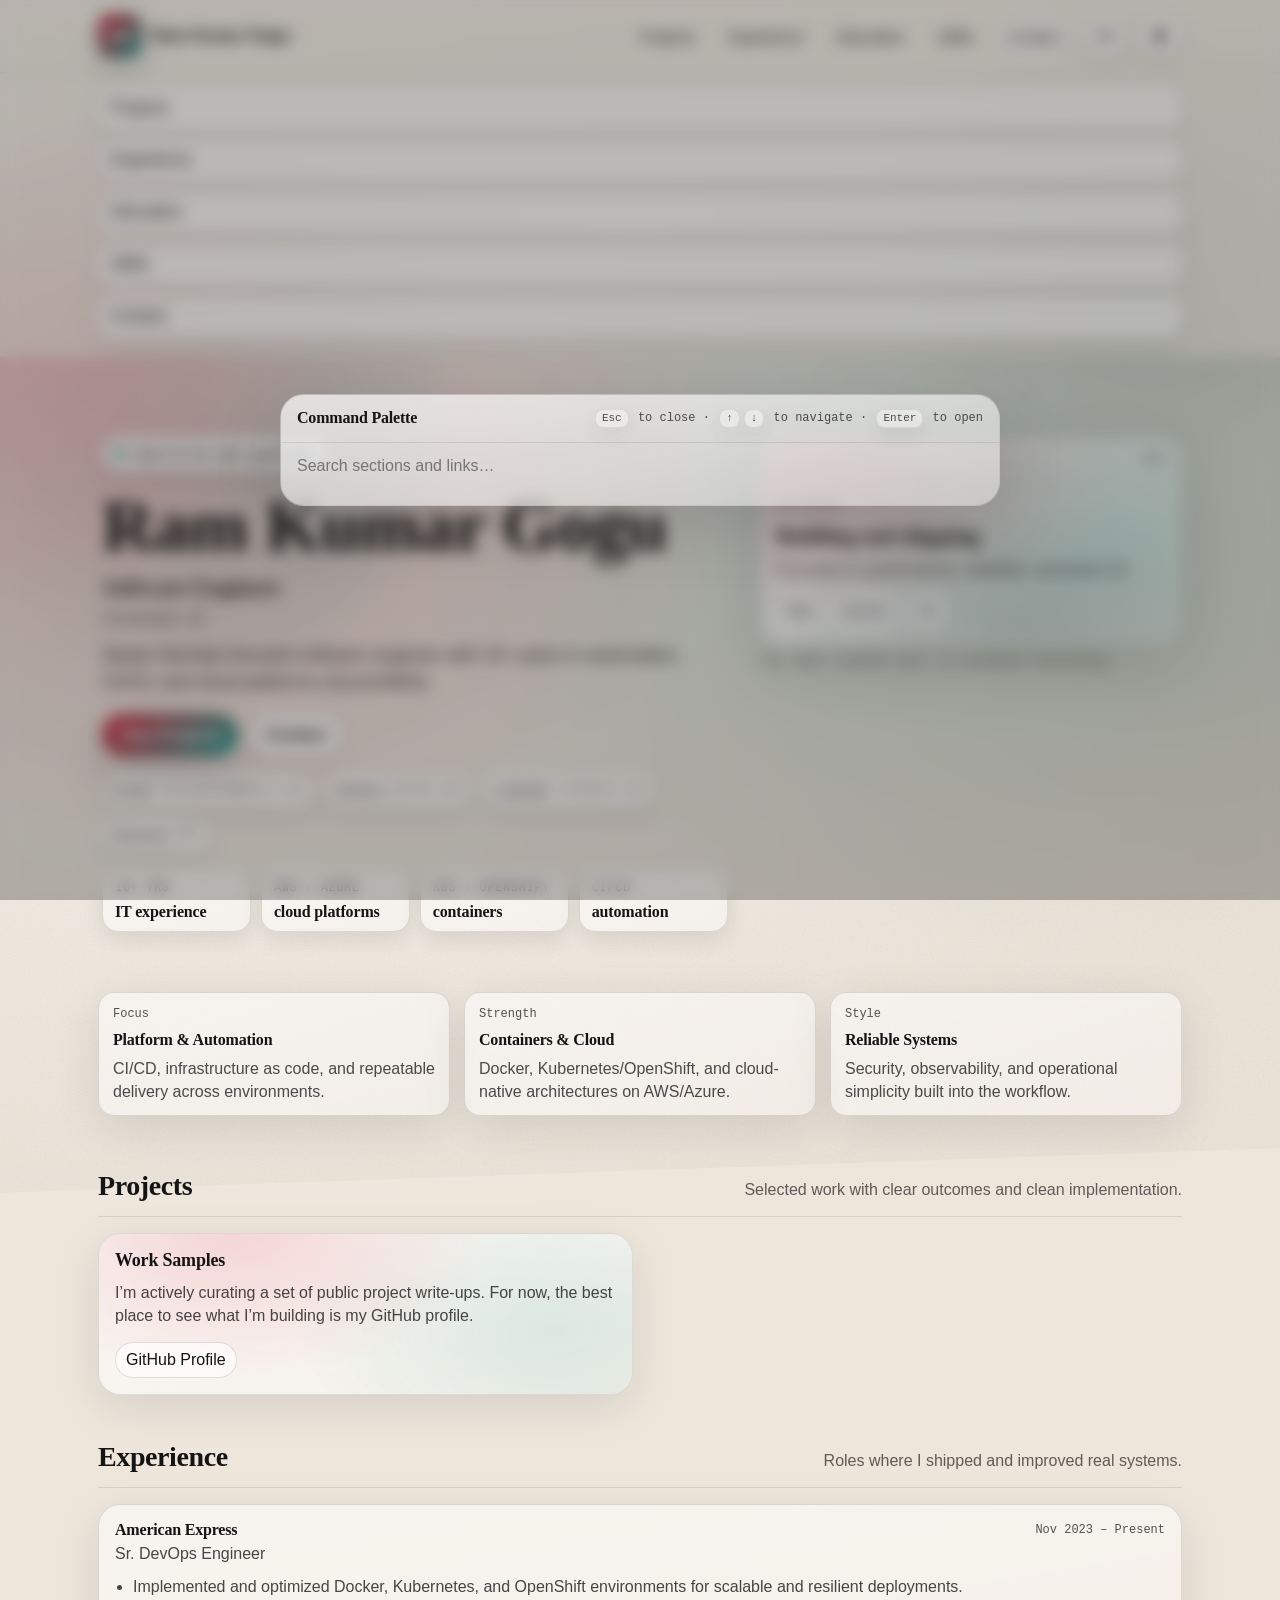
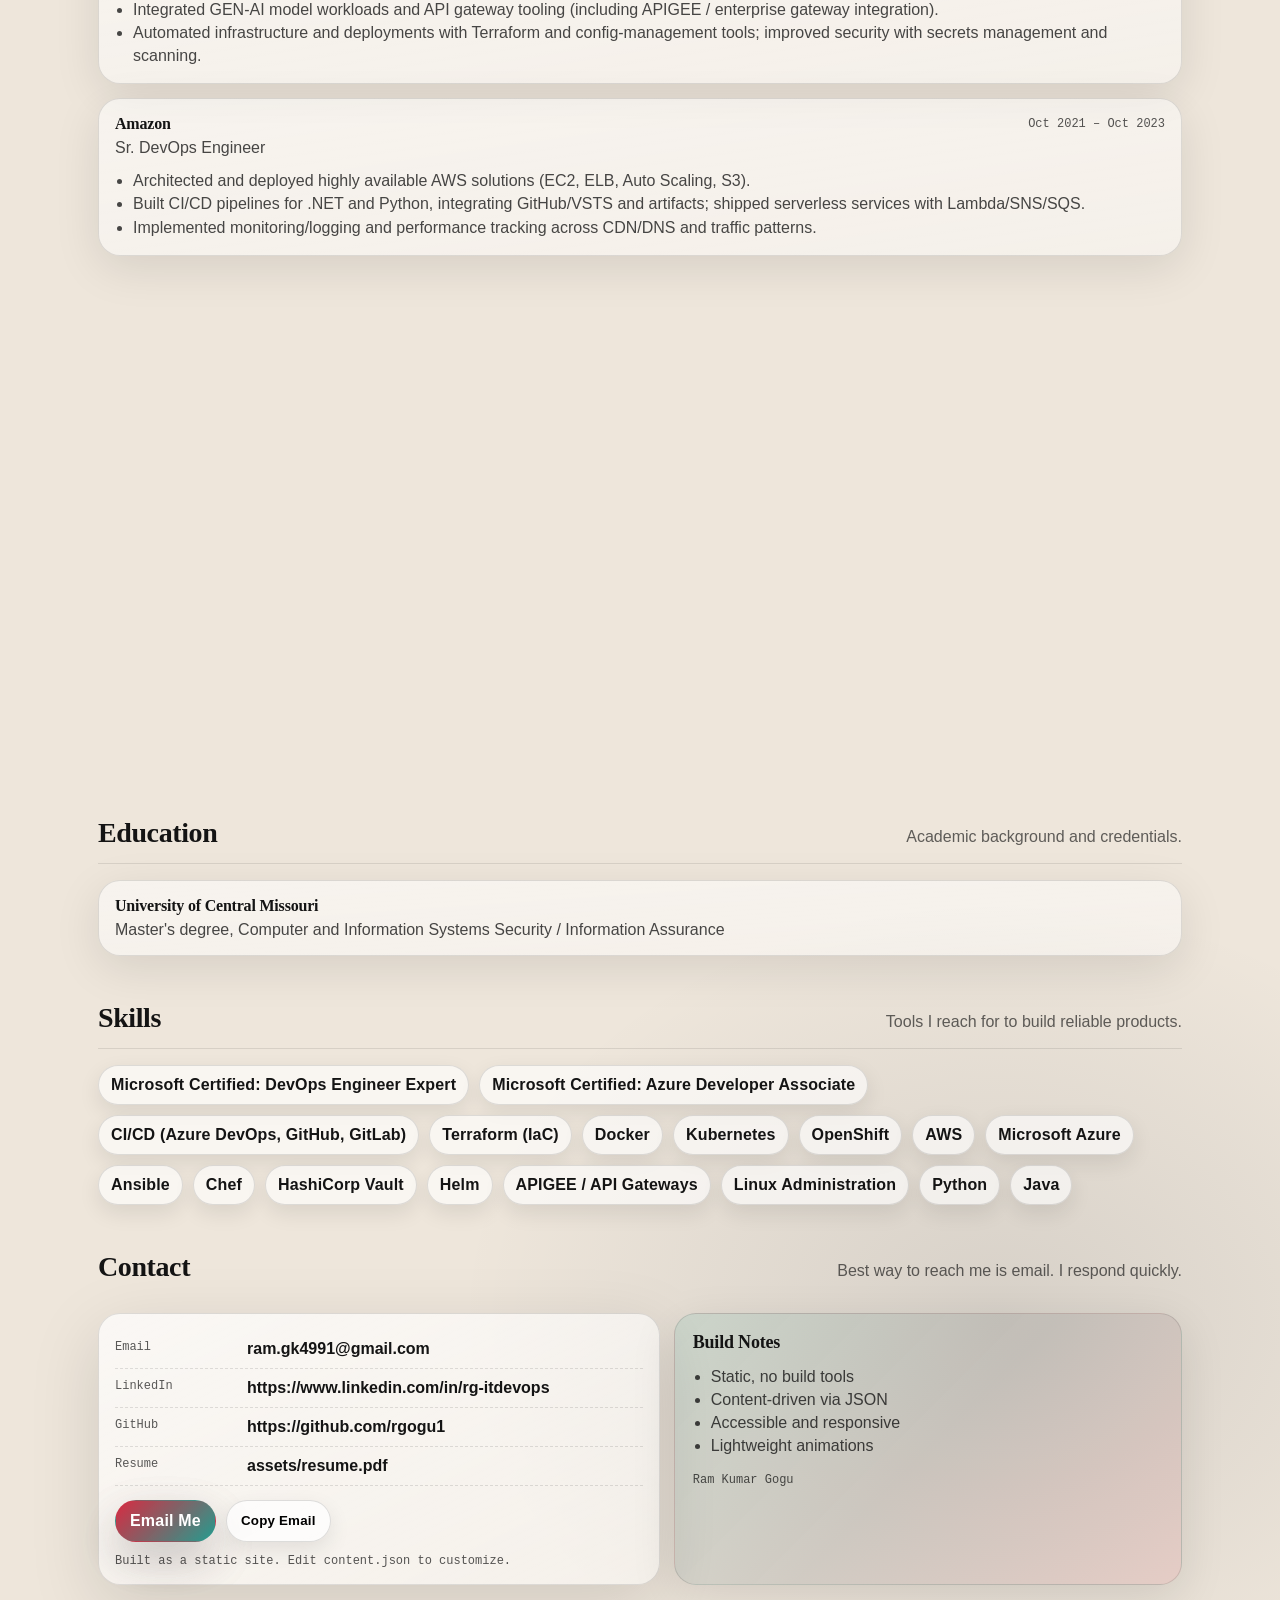
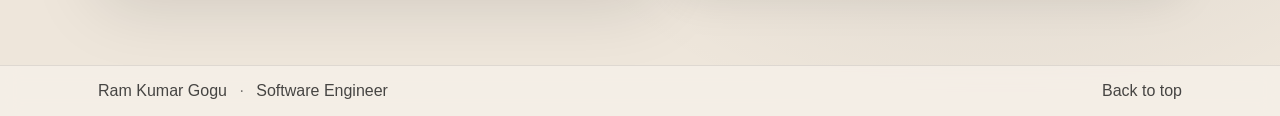
==== commit bc329714: "Cache-bust CSS/JS" ====
--- a/docs/index.html
+++ b/docs/index.html
@@ -13,8 +13,8 @@
     <meta property="og:image" content="assets/og.svg" />
 
     <link rel="icon" href="assets/favicon.svg" type="image/svg+xml" />
-    <link rel="preload" href="styles.css" as="style" />
-    <link rel="stylesheet" href="styles.css" />
+    <link rel="preload" href="styles.css?v=0e21ee3" as="style" />
+    <link rel="stylesheet" href="styles.css?v=0e21ee3" />
   </head>
   <body>
     <a class="skip" href="#main">Skip to content</a>
@@ -227,6 +227,6 @@
       </div>
     </div>
 
-    <script type="module" src="app.js"></script>
+    <script type="module" src="app.js?v=0e21ee3"></script>
   </body>
 </html>
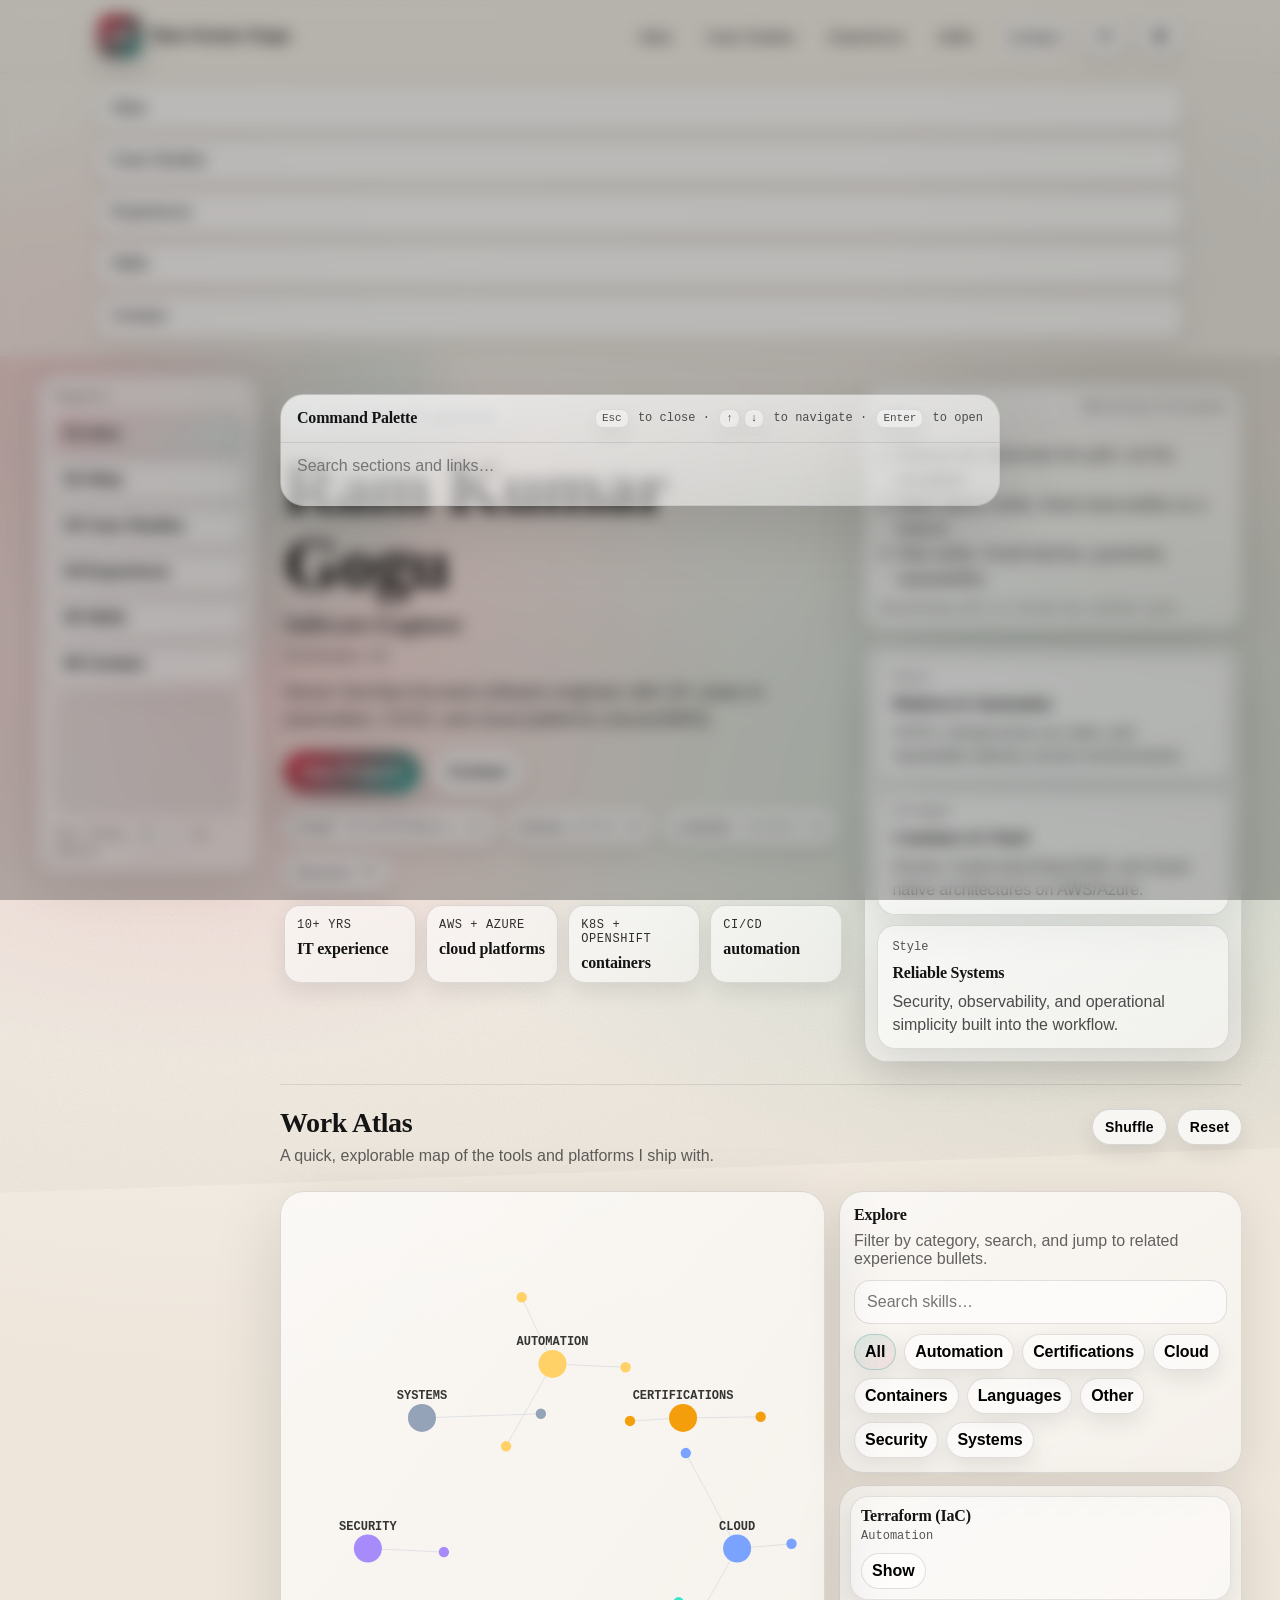
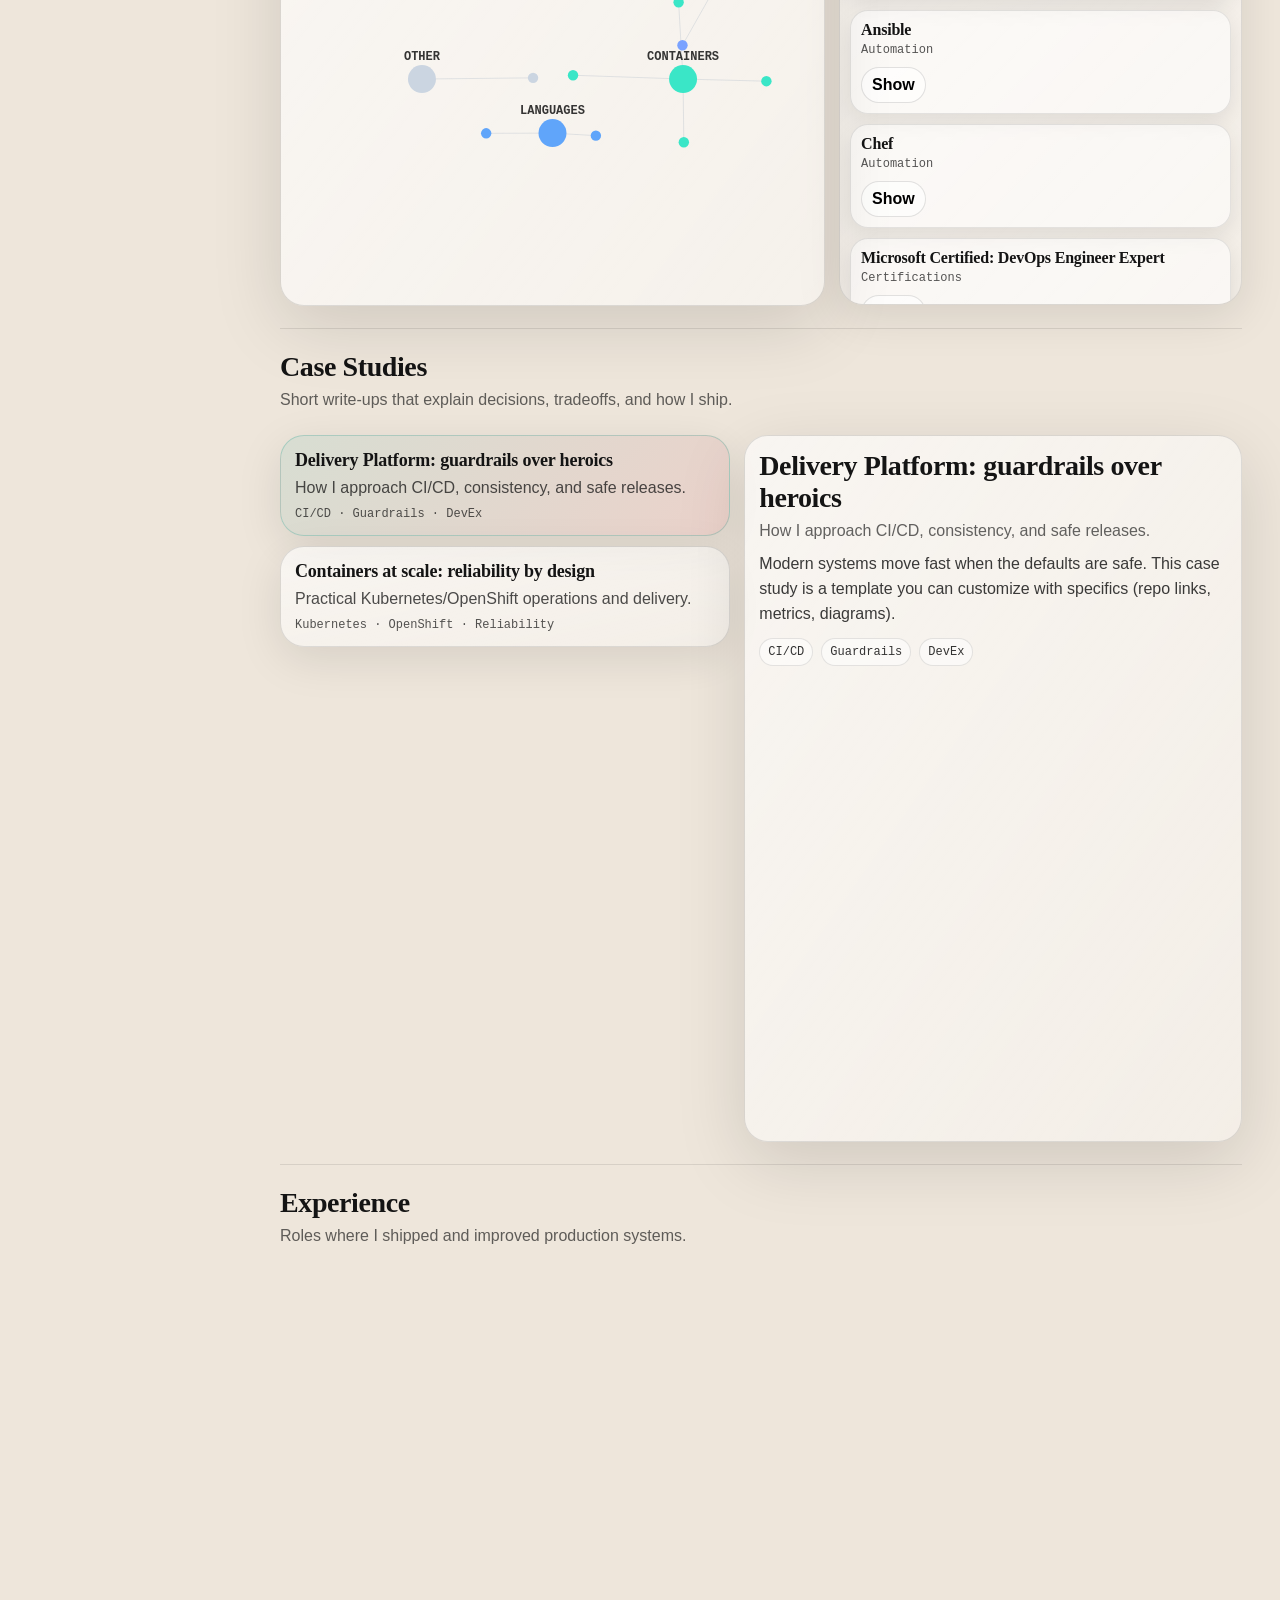
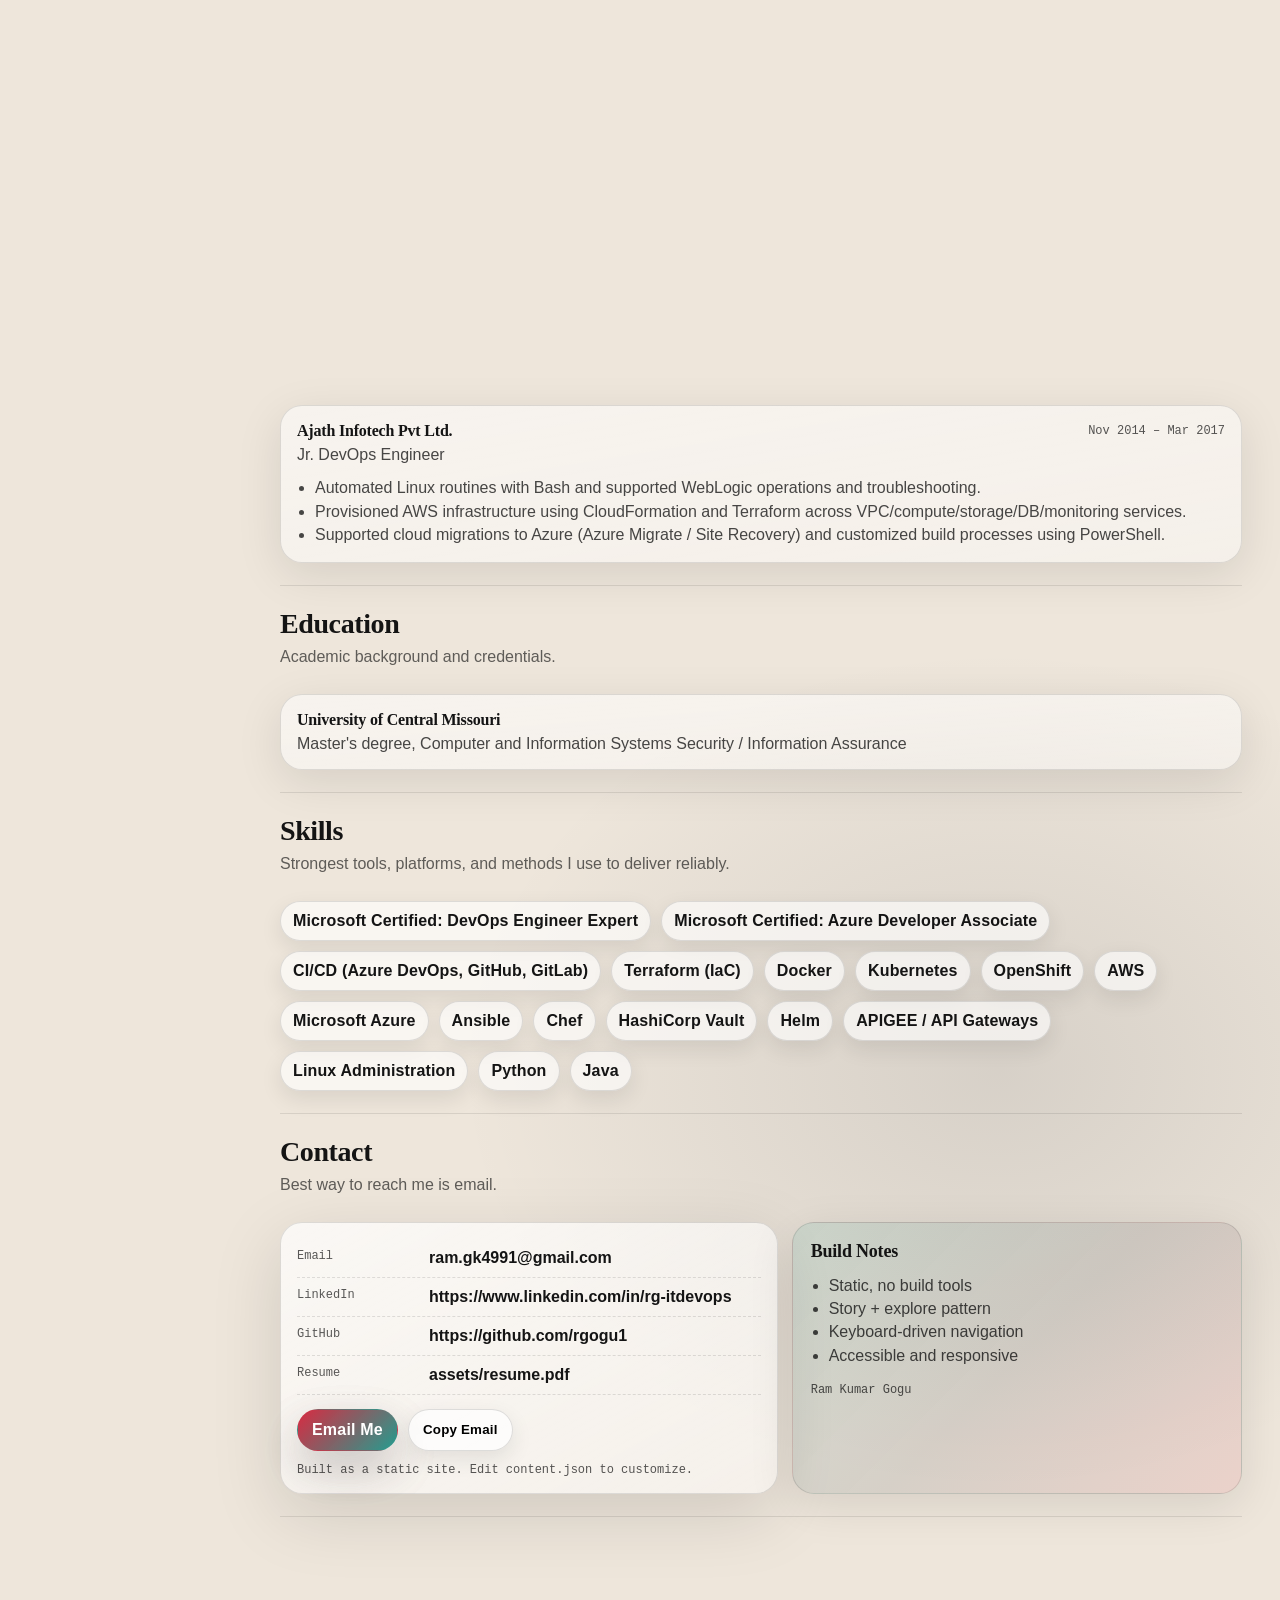
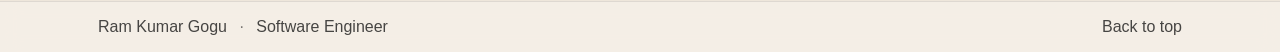
==== commit fe1a110c: "Redesign: narrative chapters + atlas + case studies" ====
--- a/docs/index.html
+++ b/docs/index.html
@@ -13,8 +13,8 @@
     <meta property="og:image" content="assets/og.svg" />
 
     <link rel="icon" href="assets/favicon.svg" type="image/svg+xml" />
-    <link rel="preload" href="styles.css?v=0e21ee3" as="style" />
-    <link rel="stylesheet" href="styles.css?v=0e21ee3" />
+    <link rel="preload" href="styles.css" as="style" />
+    <link rel="stylesheet" href="styles.css" />
   </head>
   <body>
     <a class="skip" href="#main">Skip to content</a>
@@ -26,17 +26,17 @@
       <div class="bg__grid"></div>
     </div>
 
-    <header class="top">
+    <header class="top" id="topBar">
       <nav class="nav" aria-label="Primary">
         <a class="brand" href="#top" aria-label="Home">
           <span class="brand__mark" id="brandMark" aria-hidden="true">GRK</span>
           <span class="brand__name" id="navName">Portfolio</span>
         </a>
         <div class="nav__right">
-          <div class="nav__links">
-            <a href="#projects">Projects</a>
+          <div class="nav__links" aria-label="Chapters">
+            <a href="#map">Atlas</a>
+            <a href="#case-studies">Case Studies</a>
             <a href="#experience">Experience</a>
-            <a href="#education">Education</a>
             <a href="#skills">Skills</a>
             <a href="#contact" class="pill">Contact</a>
           </div>
@@ -53,7 +53,7 @@
               </svg>
             </button>
             <button class="nav__menu" id="menuBtn" type="button" aria-expanded="false" aria-controls="menuPanel">
-              Menu
+              Chapters
             </button>
           </div>
         </div>
@@ -63,134 +63,204 @@
       </div>
 
       <div class="menu" id="menuPanel" hidden>
-        <a href="#projects">Projects</a>
+        <a href="#map">Atlas</a>
+        <a href="#case-studies">Case Studies</a>
         <a href="#experience">Experience</a>
-        <a href="#education">Education</a>
         <a href="#skills">Skills</a>
         <a href="#contact">Contact</a>
       </div>
     </header>
 
-    <main id="main" class="main">
-      <section class="hero" id="top">
-        <div class="hero__content">
-          <div class="hero__badge" id="availabilityBadge">Open to opportunities</div>
-          <h1 class="hero__title">
-            <span class="hero__name" id="heroName">Your Name</span>
-            <span class="hero__role" id="heroRole">Role</span>
-          </h1>
-          <p class="hero__meta" id="heroMeta">Location</p>
-          <p class="hero__tagline" id="heroTagline">A short, specific tagline.</p>
-          <div class="hero__cta">
-            <a class="btn btn--primary" id="primaryCta" href="#projects">View Projects</a>
-            <a class="btn btn--ghost" id="secondaryCta" href="#contact">Contact</a>
-          </div>
-          <div class="hero__links" id="heroLinks" aria-label="Links"></div>
-          <div class="stats" id="statsRow" aria-label="Quick stats"></div>
-        </div>
-        <div class="hero__card">
-          <div class="card">
-            <div class="card__top">
-              <div class="card__dot"></div>
-              <div class="card__dot"></div>
-              <div class="card__dot"></div>
-              <div class="card__label">Now</div>
-            </div>
-            <div class="card__body">
-              <div class="card__kicker">Currently</div>
-              <div class="card__headline" id="nowHeadline">Building and shipping.</div>
-              <div class="card__sub" id="nowSub">Focused on performance, reliability, and great UX.</div>
-              <div class="card__chips" id="nowChips">
-                <span class="chip">Web</span>
-                <span class="chip">Systems</span>
-                <span class="chip">DX</span>
-              </div>
-            </div>
-          </div>
-          <div class="hero__hint">Tip: edit `content.json` to customize everything.</div>
-        </div>
-      </section>
-
-      <section class="strip" id="highlights" aria-label="Highlights">
-        <div class="strip__grid" id="highlightsGrid"></div>
-      </section>
-
-      <section class="section" id="projects">
-        <div class="section__head">
-          <h2>Projects</h2>
-          <p>Selected work with clear outcomes and clean implementation.</p>
-        </div>
-        <div class="cards" id="projectsGrid"></div>
-      </section>
-
-      <section class="section" id="experience">
-        <div class="section__head">
-          <h2>Experience</h2>
-          <p>Roles where I shipped and improved real systems.</p>
-        </div>
-        <div class="timeline" id="experienceTimeline"></div>
-      </section>
-
-      <section class="section" id="education">
-        <div class="section__head">
-          <h2>Education</h2>
-          <p>Academic background and credentials.</p>
-        </div>
-        <div class="timeline" id="educationTimeline"></div>
-      </section>
-
-      <section class="section" id="skills">
-        <div class="section__head">
-          <h2>Skills</h2>
-          <p>Tools I reach for to build reliable products.</p>
-        </div>
-        <div class="skills" id="skillsGrid"></div>
-      </section>
-
-      <section class="section section--contact" id="contact">
-        <div class="section__head">
-          <h2>Contact</h2>
-          <p>Best way to reach me is email. I respond quickly.</p>
-        </div>
-        <div class="contact">
-          <div class="contact__card">
-            <div class="contact__row">
-              <div class="contact__label">Email</div>
-              <a class="contact__value" id="emailLink" href="mailto:you@example.com">you@example.com</a>
-            </div>
-            <div class="contact__row">
-              <div class="contact__label">LinkedIn</div>
-              <a class="contact__value" id="linkedinLink" href="#" rel="noreferrer">Add your URL</a>
-            </div>
-            <div class="contact__row">
-              <div class="contact__label">GitHub</div>
-              <a class="contact__value" id="githubLink" href="#" rel="noreferrer">Add your URL</a>
-            </div>
-            <div class="contact__row">
-              <div class="contact__label">Resume</div>
-              <a class="contact__value" id="resumeLink" href="#" rel="noreferrer">assets/resume.pdf</a>
-            </div>
-            <div class="contact__actions">
-              <a class="btn btn--primary" id="emailCta" href="mailto:you@example.com">Email Me</a>
-              <button class="btn btn--ghost" id="copyEmailBtn" type="button">Copy Email</button>
-            </div>
-            <p class="contact__note" id="footerNote"></p>
-          </div>
-          <div class="contact__aside">
-            <div class="poster">
-              <div class="poster__title">Build Notes</div>
-              <ul class="poster__list">
-                <li>Static, no build tools</li>
-                <li>Content-driven via JSON</li>
-                <li>Accessible and responsive</li>
-                <li>Lightweight animations</li>
-              </ul>
-              <div class="poster__sig" id="posterSig">Your Name</div>
-            </div>
-          </div>
-        </div>
-      </section>
-    </main>
+    <div class="layout">
+      <aside class="rail" aria-label="Chapter navigation">
+        <div class="rail__inner">
+          <div class="rail__kicker">Chapters</div>
+          <nav class="rail__nav" id="railNav">
+            <a href="#top" data-spy="#top">01 Intro</a>
+            <a href="#map" data-spy="#map">02 Atlas</a>
+            <a href="#case-studies" data-spy="#case-studies">03 Case Studies</a>
+            <a href="#experience" data-spy="#experience">04 Experience</a>
+            <a href="#skills" data-spy="#skills">05 Skills</a>
+            <a href="#contact" data-spy="#contact">06 Contact</a>
+          </nav>
+          <div class="rail__meta">
+            <div class="rail__meter" aria-hidden="true">
+              <div class="rail__meterBar" id="railMeter"></div>
+            </div>
+            <div class="rail__hint">Tip: Press <span class="kbd">⌘</span><span class="kbd">K</span> to search.</div>
+          </div>
+        </div>
+      </aside>
+
+      <main id="main" class="main">
+        <section class="chapter hero" id="top" data-title="Intro">
+          <div class="hero__grid">
+            <div class="hero__content">
+              <div class="hero__badge" id="availabilityBadge">Open to opportunities</div>
+              <h1 class="hero__title">
+                <span class="hero__name" id="heroName">Your Name</span>
+                <span class="hero__role" id="heroRole">Role</span>
+              </h1>
+              <p class="hero__meta" id="heroMeta">Location</p>
+              <p class="hero__tagline" id="heroTagline">A short, specific tagline.</p>
+              <div class="hero__cta">
+                <a class="btn btn--primary" id="primaryCta" href="#case-studies">Read Case Studies</a>
+                <a class="btn btn--ghost" id="secondaryCta" href="#contact">Contact</a>
+              </div>
+              <div class="hero__links" id="heroLinks" aria-label="Links"></div>
+              <div class="stats" id="statsRow" aria-label="Quick stats"></div>
+            </div>
+
+            <div class="hero__panel">
+              <article class="panel" aria-label="Profile snapshot">
+                <div class="panel__head">
+                  <div class="panel__dots" aria-hidden="true">
+                    <span></span><span></span><span></span>
+                  </div>
+                  <div class="panel__label">Operating Principles</div>
+                </div>
+                <div class="panel__body">
+                  <ol class="principles" id="principlesList" aria-label="Principles">
+                    <li>Reduce toil. Automate the path, not the exception.</li>
+                    <li>Make failure visible. Build observability as a feature.</li>
+                    <li>Ship safely. Small batches, guardrails, repeatability.</li>
+                  </ol>
+                  <div class="hero__hint">Everything here is driven by <code>content.json</code>.</div>
+                </div>
+              </article>
+
+              <div class="miniStrip" id="highlights" aria-label="Highlights">
+                <div class="miniStrip__grid" id="highlightsGrid"></div>
+              </div>
+            </div>
+          </div>
+        </section>
+
+        <section class="chapter chapter--atlas" id="map" data-title="Atlas">
+          <header class="chapter__head">
+            <div>
+              <h2>Work Atlas</h2>
+              <p>A quick, explorable map of the tools and platforms I ship with.</p>
+            </div>
+            <div class="chapter__actions">
+              <button class="btn btn--ghost btn--small" id="atlasShuffleBtn" type="button">Shuffle</button>
+              <button class="btn btn--ghost btn--small" id="atlasResetBtn" type="button">Reset</button>
+            </div>
+          </header>
+          <div class="atlas">
+            <div class="atlas__viz">
+              <canvas id="atlasCanvas" class="atlas__canvas" role="img" aria-label="Interactive skills constellation"></canvas>
+              <div class="atlas__tooltip" id="atlasTooltip" role="status" aria-live="polite" hidden></div>
+            </div>
+            <div class="atlas__side">
+              <div class="atlas__card">
+                <div class="atlas__title">Explore</div>
+                <p class="atlas__copy">Filter by category, search, and jump to related experience bullets.</p>
+                <div class="atlas__controls">
+                  <input class="field" id="atlasSearch" type="search" autocomplete="off" placeholder="Search skills…" />
+                  <div class="filters" id="atlasFilters" aria-label="Filters"></div>
+                </div>
+              </div>
+              <div class="atlas__results" id="atlasResults" aria-label="Results"></div>
+            </div>
+          </div>
+        </section>
+
+        <section class="chapter" id="case-studies" data-title="Case Studies">
+          <header class="chapter__head">
+            <div>
+              <h2>Case Studies</h2>
+              <p>Short write-ups that explain decisions, tradeoffs, and how I ship.</p>
+            </div>
+          </header>
+          <div class="cases">
+            <div class="cases__list" id="caseList" aria-label="Case studies list"></div>
+            <article class="cases__detail" id="caseDetail" aria-label="Case study detail">
+              <div class="cases__empty">
+                Select a case study to see the full story.
+              </div>
+            </article>
+          </div>
+        </section>
+
+        <section class="chapter" id="experience" data-title="Experience">
+          <header class="chapter__head">
+            <div>
+              <h2>Experience</h2>
+              <p>Roles where I shipped and improved production systems.</p>
+            </div>
+          </header>
+          <div class="timeline" id="experienceTimeline"></div>
+        </section>
+
+        <section class="chapter" id="education" data-title="Education">
+          <header class="chapter__head">
+            <div>
+              <h2>Education</h2>
+              <p>Academic background and credentials.</p>
+            </div>
+          </header>
+          <div class="timeline" id="educationTimeline"></div>
+        </section>
+
+        <section class="chapter" id="skills" data-title="Skills">
+          <header class="chapter__head">
+            <div>
+              <h2>Skills</h2>
+              <p>Strongest tools, platforms, and methods I use to deliver reliably.</p>
+            </div>
+          </header>
+          <div class="skills" id="skillsGrid"></div>
+        </section>
+
+        <section class="chapter chapter--contact" id="contact" data-title="Contact">
+          <header class="chapter__head">
+            <div>
+              <h2>Contact</h2>
+              <p>Best way to reach me is email.</p>
+            </div>
+          </header>
+          <div class="contact">
+            <div class="contact__card">
+              <div class="contact__row">
+                <div class="contact__label">Email</div>
+                <a class="contact__value" id="emailLink" href="mailto:you@example.com">you@example.com</a>
+              </div>
+              <div class="contact__row">
+                <div class="contact__label">LinkedIn</div>
+                <a class="contact__value" id="linkedinLink" href="#" rel="noreferrer">Add your URL</a>
+              </div>
+              <div class="contact__row">
+                <div class="contact__label">GitHub</div>
+                <a class="contact__value" id="githubLink" href="#" rel="noreferrer">Add your URL</a>
+              </div>
+              <div class="contact__row">
+                <div class="contact__label">Resume</div>
+                <a class="contact__value" id="resumeLink" href="#" rel="noreferrer">assets/resume.pdf</a>
+              </div>
+              <div class="contact__actions">
+                <a class="btn btn--primary" id="emailCta" href="mailto:you@example.com">Email Me</a>
+                <button class="btn btn--ghost" id="copyEmailBtn" type="button">Copy Email</button>
+              </div>
+              <p class="contact__note" id="footerNote"></p>
+            </div>
+
+            <div class="contact__aside">
+              <div class="poster">
+                <div class="poster__title">Build Notes</div>
+                <ul class="poster__list">
+                  <li>Static, no build tools</li>
+                  <li>Story + explore pattern</li>
+                  <li>Keyboard-driven navigation</li>
+                  <li>Accessible and responsive</li>
+                </ul>
+                <div class="poster__sig" id="posterSig">Your Name</div>
+              </div>
+            </div>
+          </div>
+        </section>
+      </main>
+    </div>
 
     <footer class="footer">
       <div class="footer__inner">
@@ -227,6 +297,13 @@
       </div>
     </div>
 
-    <script type="module" src="app.js?v=0e21ee3"></script>
+    <noscript>
+      <div class="noscript">
+        This site uses a small amount of JavaScript to load content and power the atlas. If you prefer no JS, you can still
+        use the sections and contact links above.
+      </div>
+    </noscript>
+
+    <script type="module" src="app.js"></script>
   </body>
 </html>
--- a/docs/styles.css
+++ b/docs/styles.css
@@ -1167,3 +1167,664 @@
     grid-template-columns: 90px 1fr;
   }
 }
+
+/* ====== Narrative / Explore layout overrides (2026) ====== */
+
+.layout {
+  max-width: 1240px;
+  margin: 0 auto;
+  padding: 18px 18px 64px 18px;
+  display: grid;
+  grid-template-columns: 220px 1fr;
+  gap: 22px;
+}
+
+.rail {
+  position: relative;
+}
+
+.rail__inner {
+  position: sticky;
+  top: 88px;
+  border: 1px solid rgba(21, 21, 21, 0.12);
+  border-radius: 22px;
+  background: linear-gradient(to bottom right, rgba(255, 255, 255, 0.62), rgba(255, 255, 255, 0.34));
+  box-shadow: var(--shadow2);
+  padding: 14px 14px 12px 14px;
+}
+
+:root[data-theme="dark"] .rail__inner {
+  border-color: rgba(255, 255, 255, 0.14);
+  background: linear-gradient(to bottom right, rgba(16, 22, 34, 0.70), rgba(16, 22, 34, 0.40));
+}
+
+.rail__kicker {
+  font-family: var(--mono);
+  font-size: 12px;
+  opacity: 0.72;
+}
+
+.rail__nav {
+  margin-top: 10px;
+  display: grid;
+  gap: 6px;
+}
+
+.rail__nav a {
+  padding: 10px 10px;
+  border-radius: 14px;
+  border: 1px solid rgba(21, 21, 21, 0.10);
+  background: rgba(255, 255, 255, 0.46);
+  box-shadow: var(--shadow3);
+  font-weight: 800;
+  letter-spacing: -0.15px;
+}
+
+:root[data-theme="dark"] .rail__nav a {
+  border-color: rgba(255, 255, 255, 0.12);
+  background: rgba(16, 22, 34, 0.54);
+}
+
+.rail__nav a:hover {
+  text-decoration: none;
+  transform: translateY(-1px);
+}
+
+.rail__nav a.is-active {
+  background: linear-gradient(135deg, rgba(215, 38, 61, 0.12), rgba(27, 153, 139, 0.10));
+  border-color: rgba(215, 38, 61, 0.22);
+}
+
+:root[data-theme="dark"] .rail__nav a.is-active {
+  background: linear-gradient(135deg, rgba(255, 77, 109, 0.12), rgba(58, 230, 199, 0.10));
+  border-color: rgba(58, 230, 199, 0.22);
+}
+
+.rail__meta {
+  margin-top: 12px;
+  display: grid;
+  gap: 10px;
+}
+
+.rail__meter {
+  height: 120px;
+  border-radius: 16px;
+  background: rgba(0, 0, 0, 0.06);
+  overflow: hidden;
+  position: relative;
+}
+
+:root[data-theme="dark"] .rail__meter {
+  background: rgba(255, 255, 255, 0.08);
+}
+
+.rail__meterBar {
+  position: absolute;
+  bottom: 0;
+  left: 0;
+  width: 100%;
+  height: 0%;
+  background: linear-gradient(180deg, rgba(215, 38, 61, 0.86), rgba(27, 153, 139, 0.86), rgba(11, 19, 32, 0.86));
+}
+
+:root[data-theme="dark"] .rail__meterBar {
+  background: linear-gradient(180deg, rgba(255, 77, 109, 0.92), rgba(58, 230, 199, 0.92), rgba(122, 162, 255, 0.92));
+}
+
+.rail__hint {
+  font-family: var(--mono);
+  font-size: 12px;
+  opacity: 0.72;
+}
+
+.main {
+  max-width: none;
+  margin: 0;
+  padding: 0;
+}
+
+.chapter {
+  padding: 22px 0;
+  border-bottom: 1px solid rgba(21, 21, 21, 0.10);
+}
+
+:root[data-theme="dark"] .chapter {
+  border-bottom-color: rgba(255, 255, 255, 0.12);
+}
+
+.chapter__head {
+  display: flex;
+  justify-content: space-between;
+  gap: 14px;
+  align-items: baseline;
+  flex-wrap: wrap;
+  padding-bottom: 12px;
+}
+
+.chapter__head h2 {
+  margin: 0;
+  font-size: 28px;
+  letter-spacing: -0.4px;
+  font-family: var(--display);
+}
+
+.chapter__head p {
+  margin: 8px 0 0 0;
+  color: var(--muted);
+  max-width: 68ch;
+}
+
+.chapter__actions {
+  display: inline-flex;
+  gap: 10px;
+  align-items: center;
+}
+
+.btn--small {
+  padding: 9px 12px;
+  font-size: 14px;
+}
+
+.hero {
+  border-bottom: 0;
+  padding-top: 10px;
+  display: block;
+}
+
+.hero__grid {
+  display: grid;
+  grid-template-columns: 1.2fr 0.8fr;
+  gap: 18px;
+  align-items: start;
+}
+
+.hero__panel {
+  display: grid;
+  gap: 12px;
+}
+
+.panel {
+  border: 1px solid rgba(21, 21, 21, 0.12);
+  background: linear-gradient(to bottom right, var(--paper), rgba(255, 255, 255, 0.40));
+  border-radius: var(--radius);
+  box-shadow: var(--shadow);
+  overflow: hidden;
+}
+
+.panel__head {
+  display: flex;
+  align-items: center;
+  justify-content: space-between;
+  gap: 10px;
+  padding: 12px 14px;
+  border-bottom: 1px solid rgba(21, 21, 21, 0.10);
+}
+
+:root[data-theme="dark"] .panel__head {
+  border-bottom-color: rgba(255, 255, 255, 0.12);
+}
+
+.panel__dots span {
+  display: inline-block;
+  width: 10px;
+  height: 10px;
+  border-radius: 99px;
+  border: 1px solid rgba(0, 0, 0, 0.10);
+  background: rgba(255, 255, 255, 0.82);
+  margin-right: 6px;
+}
+
+:root[data-theme="dark"] .panel__dots span {
+  border-color: rgba(255, 255, 255, 0.14);
+  background: rgba(16, 22, 34, 0.70);
+}
+
+.panel__label {
+  font-family: var(--mono);
+  font-size: 12px;
+  opacity: 0.7;
+}
+
+.panel__body {
+  padding: 14px;
+}
+
+.principles {
+  margin: 0;
+  padding-left: 18px;
+  line-height: 1.55;
+  color: rgba(21, 21, 21, 0.84);
+}
+
+:root[data-theme="dark"] .principles {
+  color: rgba(245, 246, 250, 0.86);
+}
+
+.miniStrip {
+  border: 1px solid rgba(21, 21, 21, 0.12);
+  border-radius: 22px;
+  background: linear-gradient(to bottom right, rgba(255, 255, 255, 0.58), rgba(255, 255, 255, 0.34));
+  box-shadow: var(--shadow2);
+  padding: 12px;
+}
+
+:root[data-theme="dark"] .miniStrip {
+  border-color: rgba(255, 255, 255, 0.14);
+  background: linear-gradient(to bottom right, rgba(16, 22, 34, 0.62), rgba(16, 22, 34, 0.40));
+}
+
+.miniStrip__grid {
+  display: grid;
+  grid-template-columns: 1fr;
+  gap: 10px;
+}
+
+.mini {
+  border-radius: 18px;
+}
+
+.chapter--atlas {
+  border-top: 1px solid rgba(21, 21, 21, 0.10);
+}
+
+.atlas {
+  display: grid;
+  grid-template-columns: 1.15fr 0.85fr;
+  gap: 14px;
+  margin-top: 14px;
+}
+
+.atlas__viz {
+  position: relative;
+  border: 1px solid rgba(21, 21, 21, 0.12);
+  border-radius: 24px;
+  background: linear-gradient(to bottom right, rgba(255, 255, 255, 0.62), rgba(255, 255, 255, 0.34));
+  box-shadow: var(--shadow);
+  overflow: hidden;
+  min-height: 440px;
+}
+
+:root[data-theme="dark"] .atlas__viz {
+  border-color: rgba(255, 255, 255, 0.14);
+  background: linear-gradient(to bottom right, rgba(16, 22, 34, 0.70), rgba(16, 22, 34, 0.40));
+}
+
+.atlas__canvas {
+  width: 100%;
+  height: 100%;
+  display: block;
+}
+
+.atlas__tooltip {
+  position: absolute;
+  left: 0;
+  top: 0;
+  transform: translateZ(0);
+  padding: 8px 10px;
+  border-radius: 12px;
+  border: 1px solid rgba(21, 21, 21, 0.12);
+  background: rgba(255, 255, 255, 0.86);
+  box-shadow: var(--shadow2);
+  font-family: var(--mono);
+  font-size: 12px;
+  pointer-events: none;
+  max-width: 260px;
+}
+
+:root[data-theme="dark"] .atlas__tooltip {
+  border-color: rgba(255, 255, 255, 0.14);
+  background: rgba(16, 22, 34, 0.90);
+}
+
+.atlas__side {
+  display: grid;
+  gap: 12px;
+}
+
+.atlas__card {
+  border: 1px solid rgba(21, 21, 21, 0.12);
+  border-radius: 24px;
+  background: linear-gradient(to bottom right, var(--paper), rgba(255, 255, 255, 0.42));
+  box-shadow: var(--shadow2);
+  padding: 14px;
+}
+
+:root[data-theme="dark"] .atlas__card {
+  border-color: rgba(255, 255, 255, 0.14);
+  background: linear-gradient(to bottom right, rgba(16, 22, 34, 0.74), rgba(16, 22, 34, 0.44));
+}
+
+.atlas__title {
+  font-weight: 900;
+  letter-spacing: -0.2px;
+  font-family: var(--display);
+}
+
+.atlas__copy {
+  margin: 8px 0 0 0;
+  color: var(--muted);
+}
+
+.field {
+  width: 100%;
+  border-radius: 16px;
+  border: 1px solid rgba(21, 21, 21, 0.12);
+  background: rgba(255, 255, 255, 0.60);
+  padding: 12px 12px;
+  font: inherit;
+  outline: none;
+}
+
+:root[data-theme="dark"] .field {
+  border-color: rgba(255, 255, 255, 0.14);
+  background: rgba(16, 22, 34, 0.58);
+}
+
+.atlas__controls {
+  margin-top: 12px;
+  display: grid;
+  gap: 10px;
+}
+
+.filters {
+  display: flex;
+  flex-wrap: wrap;
+  gap: 8px;
+}
+
+.filter {
+  border-radius: 999px;
+  border: 1px solid rgba(21, 21, 21, 0.12);
+  background: rgba(255, 255, 255, 0.58);
+  padding: 8px 10px;
+  font: inherit;
+  cursor: pointer;
+  box-shadow: var(--shadow3);
+  font-weight: 800;
+  letter-spacing: -0.1px;
+}
+
+:root[data-theme="dark"] .filter {
+  border-color: rgba(255, 255, 255, 0.14);
+  background: rgba(16, 22, 34, 0.56);
+}
+
+.filter.is-active {
+  border-color: rgba(27, 153, 139, 0.28);
+  background: linear-gradient(135deg, rgba(27, 153, 139, 0.12), rgba(215, 38, 61, 0.10));
+}
+
+.atlas__results {
+  border: 1px solid rgba(21, 21, 21, 0.12);
+  border-radius: 24px;
+  background: linear-gradient(to bottom right, rgba(255, 255, 255, 0.54), rgba(255, 255, 255, 0.34));
+  box-shadow: var(--shadow2);
+  padding: 10px;
+  overflow: auto;
+  max-height: 420px;
+}
+
+:root[data-theme="dark"] .atlas__results {
+  border-color: rgba(255, 255, 255, 0.14);
+  background: linear-gradient(to bottom right, rgba(16, 22, 34, 0.60), rgba(16, 22, 34, 0.40));
+}
+
+.atlasRow {
+  border: 1px solid rgba(21, 21, 21, 0.10);
+  border-radius: 18px;
+  background: rgba(255, 255, 255, 0.52);
+  box-shadow: var(--shadow3);
+  padding: 10px;
+  display: grid;
+  gap: 10px;
+  margin-bottom: 10px;
+}
+
+:root[data-theme="dark"] .atlasRow {
+  border-color: rgba(255, 255, 255, 0.12);
+  background: rgba(16, 22, 34, 0.56);
+}
+
+.atlasRow__left {
+  display: grid;
+  gap: 4px;
+}
+
+.atlasRow__title {
+  font-weight: 900;
+  letter-spacing: -0.2px;
+  font-family: var(--display);
+}
+
+.atlasRow__meta {
+  font-family: var(--mono);
+  font-size: 12px;
+  opacity: 0.72;
+}
+
+.atlasRow__btn {
+  justify-self: start;
+  border-radius: 999px;
+  border: 1px solid rgba(21, 21, 21, 0.12);
+  background: rgba(255, 255, 255, 0.58);
+  padding: 8px 10px;
+  font: inherit;
+  cursor: pointer;
+  font-weight: 800;
+}
+
+:root[data-theme="dark"] .atlasRow__btn {
+  border-color: rgba(255, 255, 255, 0.14);
+  background: rgba(16, 22, 34, 0.56);
+}
+
+.atlasRow__panel {
+  border-top: 1px dashed rgba(21, 21, 21, 0.14);
+  padding-top: 10px;
+  color: rgba(21, 21, 21, 0.76);
+}
+
+:root[data-theme="dark"] .atlasRow__panel {
+  border-top-color: rgba(255, 255, 255, 0.14);
+  color: rgba(245, 246, 250, 0.76);
+}
+
+.atlasHit__role {
+  font-weight: 900;
+  letter-spacing: -0.2px;
+  margin-top: 10px;
+}
+
+.atlasHit__list {
+  margin: 8px 0 0 0;
+  padding-left: 18px;
+  line-height: 1.45;
+}
+
+.cases {
+  display: grid;
+  grid-template-columns: 0.95fr 1.05fr;
+  gap: 14px;
+  margin-top: 14px;
+}
+
+.cases__list {
+  display: grid;
+  gap: 10px;
+  align-content: start;
+}
+
+.caseLink {
+  border: 1px solid rgba(21, 21, 21, 0.12);
+  border-radius: 24px;
+  background: linear-gradient(to bottom right, rgba(255, 255, 255, 0.62), rgba(255, 255, 255, 0.36));
+  box-shadow: var(--shadow2);
+  padding: 14px;
+}
+
+:root[data-theme="dark"] .caseLink {
+  border-color: rgba(255, 255, 255, 0.14);
+  background: linear-gradient(to bottom right, rgba(16, 22, 34, 0.66), rgba(16, 22, 34, 0.40));
+}
+
+.caseLink:hover {
+  text-decoration: none;
+  transform: translateY(-1px);
+}
+
+.caseLink.is-active {
+  border-color: rgba(27, 153, 139, 0.26);
+  background: linear-gradient(135deg, rgba(27, 153, 139, 0.10), rgba(215, 38, 61, 0.10));
+}
+
+.caseLink__title {
+  font-weight: 900;
+  letter-spacing: -0.2px;
+  font-family: var(--display);
+  font-size: 18px;
+}
+
+.caseLink__sub {
+  margin-top: 8px;
+  color: rgba(21, 21, 21, 0.76);
+}
+
+:root[data-theme="dark"] .caseLink__sub {
+  color: rgba(245, 246, 250, 0.76);
+}
+
+.caseLink__meta {
+  margin-top: 10px;
+  font-family: var(--mono);
+  font-size: 12px;
+  opacity: 0.72;
+}
+
+.cases__detail {
+  border: 1px solid rgba(21, 21, 21, 0.12);
+  border-radius: 24px;
+  background: linear-gradient(to bottom right, rgba(255, 255, 255, 0.62), rgba(255, 255, 255, 0.34));
+  box-shadow: var(--shadow);
+  padding: 14px;
+  min-height: 320px;
+}
+
+:root[data-theme="dark"] .cases__detail {
+  border-color: rgba(255, 255, 255, 0.14);
+  background: linear-gradient(to bottom right, rgba(16, 22, 34, 0.70), rgba(16, 22, 34, 0.40));
+}
+
+.cases__empty {
+  color: var(--muted);
+  font-family: var(--mono);
+  font-size: 12px;
+}
+
+.caseHead__title {
+  font-weight: 900;
+  letter-spacing: -0.4px;
+  font-family: var(--display);
+  font-size: 28px;
+}
+
+.caseHead__sub {
+  margin-top: 8px;
+  color: var(--muted);
+}
+
+.caseHead__ctx {
+  margin: 12px 0 0 0;
+  line-height: 1.55;
+  color: rgba(21, 21, 21, 0.84);
+}
+
+:root[data-theme="dark"] .caseHead__ctx {
+  color: rgba(245, 246, 250, 0.84);
+}
+
+.caseTags {
+  margin-top: 12px;
+  display: flex;
+  gap: 8px;
+  flex-wrap: wrap;
+}
+
+.caseBody {
+  margin-top: 14px;
+  display: grid;
+  gap: 10px;
+}
+
+.caseCard {
+  border: 1px solid rgba(21, 21, 21, 0.12);
+  border-radius: 20px;
+  background: rgba(255, 255, 255, 0.52);
+  box-shadow: var(--shadow3);
+  padding: 12px;
+}
+
+:root[data-theme="dark"] .caseCard {
+  border-color: rgba(255, 255, 255, 0.14);
+  background: rgba(16, 22, 34, 0.56);
+}
+
+.caseCard__kicker {
+  font-family: var(--mono);
+  font-size: 12px;
+  opacity: 0.72;
+}
+
+.caseCard__title {
+  margin-top: 10px;
+  font-weight: 900;
+  letter-spacing: -0.2px;
+  font-family: var(--display);
+}
+
+.caseCard__body {
+  margin-top: 8px;
+  color: rgba(21, 21, 21, 0.78);
+  line-height: 1.55;
+}
+
+:root[data-theme="dark"] .caseCard__body {
+  color: rgba(245, 246, 250, 0.78);
+}
+
+.noscript {
+  position: fixed;
+  left: 12px;
+  bottom: 12px;
+  max-width: min(520px, calc(100vw - 24px));
+  padding: 12px 14px;
+  border-radius: 18px;
+  border: 1px solid rgba(21, 21, 21, 0.12);
+  background: rgba(255, 255, 255, 0.92);
+  box-shadow: var(--shadow2);
+  font-family: var(--mono);
+  font-size: 12px;
+  z-index: 80;
+}
+
+:root[data-theme="dark"] .noscript {
+  border-color: rgba(255, 255, 255, 0.14);
+  background: rgba(16, 22, 34, 0.92);
+}
+
+@media (max-width: 980px) {
+  .layout {
+    grid-template-columns: 1fr;
+  }
+  .rail__inner {
+    position: static;
+  }
+  .hero__grid {
+    grid-template-columns: 1fr;
+  }
+  .atlas {
+    grid-template-columns: 1fr;
+  }
+  .cases {
+    grid-template-columns: 1fr;
+  }
+}
--- a/docs/styles.css
+++ b/docs/styles.css
@@ -1167,3 +1167,664 @@
     grid-template-columns: 90px 1fr;
   }
 }
+
+/* ====== Narrative / Explore layout overrides (2026) ====== */
+
+.layout {
+  max-width: 1240px;
+  margin: 0 auto;
+  padding: 18px 18px 64px 18px;
+  display: grid;
+  grid-template-columns: 220px 1fr;
+  gap: 22px;
+}
+
+.rail {
+  position: relative;
+}
+
+.rail__inner {
+  position: sticky;
+  top: 88px;
+  border: 1px solid rgba(21, 21, 21, 0.12);
+  border-radius: 22px;
+  background: linear-gradient(to bottom right, rgba(255, 255, 255, 0.62), rgba(255, 255, 255, 0.34));
+  box-shadow: var(--shadow2);
+  padding: 14px 14px 12px 14px;
+}
+
+:root[data-theme="dark"] .rail__inner {
+  border-color: rgba(255, 255, 255, 0.14);
+  background: linear-gradient(to bottom right, rgba(16, 22, 34, 0.70), rgba(16, 22, 34, 0.40));
+}
+
+.rail__kicker {
+  font-family: var(--mono);
+  font-size: 12px;
+  opacity: 0.72;
+}
+
+.rail__nav {
+  margin-top: 10px;
+  display: grid;
+  gap: 6px;
+}
+
+.rail__nav a {
+  padding: 10px 10px;
+  border-radius: 14px;
+  border: 1px solid rgba(21, 21, 21, 0.10);
+  background: rgba(255, 255, 255, 0.46);
+  box-shadow: var(--shadow3);
+  font-weight: 800;
+  letter-spacing: -0.15px;
+}
+
+:root[data-theme="dark"] .rail__nav a {
+  border-color: rgba(255, 255, 255, 0.12);
+  background: rgba(16, 22, 34, 0.54);
+}
+
+.rail__nav a:hover {
+  text-decoration: none;
+  transform: translateY(-1px);
+}
+
+.rail__nav a.is-active {
+  background: linear-gradient(135deg, rgba(215, 38, 61, 0.12), rgba(27, 153, 139, 0.10));
+  border-color: rgba(215, 38, 61, 0.22);
+}
+
+:root[data-theme="dark"] .rail__nav a.is-active {
+  background: linear-gradient(135deg, rgba(255, 77, 109, 0.12), rgba(58, 230, 199, 0.10));
+  border-color: rgba(58, 230, 199, 0.22);
+}
+
+.rail__meta {
+  margin-top: 12px;
+  display: grid;
+  gap: 10px;
+}
+
+.rail__meter {
+  height: 120px;
+  border-radius: 16px;
+  background: rgba(0, 0, 0, 0.06);
+  overflow: hidden;
+  position: relative;
+}
+
+:root[data-theme="dark"] .rail__meter {
+  background: rgba(255, 255, 255, 0.08);
+}
+
+.rail__meterBar {
+  position: absolute;
+  bottom: 0;
+  left: 0;
+  width: 100%;
+  height: 0%;
+  background: linear-gradient(180deg, rgba(215, 38, 61, 0.86), rgba(27, 153, 139, 0.86), rgba(11, 19, 32, 0.86));
+}
+
+:root[data-theme="dark"] .rail__meterBar {
+  background: linear-gradient(180deg, rgba(255, 77, 109, 0.92), rgba(58, 230, 199, 0.92), rgba(122, 162, 255, 0.92));
+}
+
+.rail__hint {
+  font-family: var(--mono);
+  font-size: 12px;
+  opacity: 0.72;
+}
+
+.main {
+  max-width: none;
+  margin: 0;
+  padding: 0;
+}
+
+.chapter {
+  padding: 22px 0;
+  border-bottom: 1px solid rgba(21, 21, 21, 0.10);
+}
+
+:root[data-theme="dark"] .chapter {
+  border-bottom-color: rgba(255, 255, 255, 0.12);
+}
+
+.chapter__head {
+  display: flex;
+  justify-content: space-between;
+  gap: 14px;
+  align-items: baseline;
+  flex-wrap: wrap;
+  padding-bottom: 12px;
+}
+
+.chapter__head h2 {
+  margin: 0;
+  font-size: 28px;
+  letter-spacing: -0.4px;
+  font-family: var(--display);
+}
+
+.chapter__head p {
+  margin: 8px 0 0 0;
+  color: var(--muted);
+  max-width: 68ch;
+}
+
+.chapter__actions {
+  display: inline-flex;
+  gap: 10px;
+  align-items: center;
+}
+
+.btn--small {
+  padding: 9px 12px;
+  font-size: 14px;
+}
+
+.hero {
+  border-bottom: 0;
+  padding-top: 10px;
+  display: block;
+}
+
+.hero__grid {
+  display: grid;
+  grid-template-columns: 1.2fr 0.8fr;
+  gap: 18px;
+  align-items: start;
+}
+
+.hero__panel {
+  display: grid;
+  gap: 12px;
+}
+
+.panel {
+  border: 1px solid rgba(21, 21, 21, 0.12);
+  background: linear-gradient(to bottom right, var(--paper), rgba(255, 255, 255, 0.40));
+  border-radius: var(--radius);
+  box-shadow: var(--shadow);
+  overflow: hidden;
+}
+
+.panel__head {
+  display: flex;
+  align-items: center;
+  justify-content: space-between;
+  gap: 10px;
+  padding: 12px 14px;
+  border-bottom: 1px solid rgba(21, 21, 21, 0.10);
+}
+
+:root[data-theme="dark"] .panel__head {
+  border-bottom-color: rgba(255, 255, 255, 0.12);
+}
+
+.panel__dots span {
+  display: inline-block;
+  width: 10px;
+  height: 10px;
+  border-radius: 99px;
+  border: 1px solid rgba(0, 0, 0, 0.10);
+  background: rgba(255, 255, 255, 0.82);
+  margin-right: 6px;
+}
+
+:root[data-theme="dark"] .panel__dots span {
+  border-color: rgba(255, 255, 255, 0.14);
+  background: rgba(16, 22, 34, 0.70);
+}
+
+.panel__label {
+  font-family: var(--mono);
+  font-size: 12px;
+  opacity: 0.7;
+}
+
+.panel__body {
+  padding: 14px;
+}
+
+.principles {
+  margin: 0;
+  padding-left: 18px;
+  line-height: 1.55;
+  color: rgba(21, 21, 21, 0.84);
+}
+
+:root[data-theme="dark"] .principles {
+  color: rgba(245, 246, 250, 0.86);
+}
+
+.miniStrip {
+  border: 1px solid rgba(21, 21, 21, 0.12);
+  border-radius: 22px;
+  background: linear-gradient(to bottom right, rgba(255, 255, 255, 0.58), rgba(255, 255, 255, 0.34));
+  box-shadow: var(--shadow2);
+  padding: 12px;
+}
+
+:root[data-theme="dark"] .miniStrip {
+  border-color: rgba(255, 255, 255, 0.14);
+  background: linear-gradient(to bottom right, rgba(16, 22, 34, 0.62), rgba(16, 22, 34, 0.40));
+}
+
+.miniStrip__grid {
+  display: grid;
+  grid-template-columns: 1fr;
+  gap: 10px;
+}
+
+.mini {
+  border-radius: 18px;
+}
+
+.chapter--atlas {
+  border-top: 1px solid rgba(21, 21, 21, 0.10);
+}
+
+.atlas {
+  display: grid;
+  grid-template-columns: 1.15fr 0.85fr;
+  gap: 14px;
+  margin-top: 14px;
+}
+
+.atlas__viz {
+  position: relative;
+  border: 1px solid rgba(21, 21, 21, 0.12);
+  border-radius: 24px;
+  background: linear-gradient(to bottom right, rgba(255, 255, 255, 0.62), rgba(255, 255, 255, 0.34));
+  box-shadow: var(--shadow);
+  overflow: hidden;
+  min-height: 440px;
+}
+
+:root[data-theme="dark"] .atlas__viz {
+  border-color: rgba(255, 255, 255, 0.14);
+  background: linear-gradient(to bottom right, rgba(16, 22, 34, 0.70), rgba(16, 22, 34, 0.40));
+}
+
+.atlas__canvas {
+  width: 100%;
+  height: 100%;
+  display: block;
+}
+
+.atlas__tooltip {
+  position: absolute;
+  left: 0;
+  top: 0;
+  transform: translateZ(0);
+  padding: 8px 10px;
+  border-radius: 12px;
+  border: 1px solid rgba(21, 21, 21, 0.12);
+  background: rgba(255, 255, 255, 0.86);
+  box-shadow: var(--shadow2);
+  font-family: var(--mono);
+  font-size: 12px;
+  pointer-events: none;
+  max-width: 260px;
+}
+
+:root[data-theme="dark"] .atlas__tooltip {
+  border-color: rgba(255, 255, 255, 0.14);
+  background: rgba(16, 22, 34, 0.90);
+}
+
+.atlas__side {
+  display: grid;
+  gap: 12px;
+}
+
+.atlas__card {
+  border: 1px solid rgba(21, 21, 21, 0.12);
+  border-radius: 24px;
+  background: linear-gradient(to bottom right, var(--paper), rgba(255, 255, 255, 0.42));
+  box-shadow: var(--shadow2);
+  padding: 14px;
+}
+
+:root[data-theme="dark"] .atlas__card {
+  border-color: rgba(255, 255, 255, 0.14);
+  background: linear-gradient(to bottom right, rgba(16, 22, 34, 0.74), rgba(16, 22, 34, 0.44));
+}
+
+.atlas__title {
+  font-weight: 900;
+  letter-spacing: -0.2px;
+  font-family: var(--display);
+}
+
+.atlas__copy {
+  margin: 8px 0 0 0;
+  color: var(--muted);
+}
+
+.field {
+  width: 100%;
+  border-radius: 16px;
+  border: 1px solid rgba(21, 21, 21, 0.12);
+  background: rgba(255, 255, 255, 0.60);
+  padding: 12px 12px;
+  font: inherit;
+  outline: none;
+}
+
+:root[data-theme="dark"] .field {
+  border-color: rgba(255, 255, 255, 0.14);
+  background: rgba(16, 22, 34, 0.58);
+}
+
+.atlas__controls {
+  margin-top: 12px;
+  display: grid;
+  gap: 10px;
+}
+
+.filters {
+  display: flex;
+  flex-wrap: wrap;
+  gap: 8px;
+}
+
+.filter {
+  border-radius: 999px;
+  border: 1px solid rgba(21, 21, 21, 0.12);
+  background: rgba(255, 255, 255, 0.58);
+  padding: 8px 10px;
+  font: inherit;
+  cursor: pointer;
+  box-shadow: var(--shadow3);
+  font-weight: 800;
+  letter-spacing: -0.1px;
+}
+
+:root[data-theme="dark"] .filter {
+  border-color: rgba(255, 255, 255, 0.14);
+  background: rgba(16, 22, 34, 0.56);
+}
+
+.filter.is-active {
+  border-color: rgba(27, 153, 139, 0.28);
+  background: linear-gradient(135deg, rgba(27, 153, 139, 0.12), rgba(215, 38, 61, 0.10));
+}
+
+.atlas__results {
+  border: 1px solid rgba(21, 21, 21, 0.12);
+  border-radius: 24px;
+  background: linear-gradient(to bottom right, rgba(255, 255, 255, 0.54), rgba(255, 255, 255, 0.34));
+  box-shadow: var(--shadow2);
+  padding: 10px;
+  overflow: auto;
+  max-height: 420px;
+}
+
+:root[data-theme="dark"] .atlas__results {
+  border-color: rgba(255, 255, 255, 0.14);
+  background: linear-gradient(to bottom right, rgba(16, 22, 34, 0.60), rgba(16, 22, 34, 0.40));
+}
+
+.atlasRow {
+  border: 1px solid rgba(21, 21, 21, 0.10);
+  border-radius: 18px;
+  background: rgba(255, 255, 255, 0.52);
+  box-shadow: var(--shadow3);
+  padding: 10px;
+  display: grid;
+  gap: 10px;
+  margin-bottom: 10px;
+}
+
+:root[data-theme="dark"] .atlasRow {
+  border-color: rgba(255, 255, 255, 0.12);
+  background: rgba(16, 22, 34, 0.56);
+}
+
+.atlasRow__left {
+  display: grid;
+  gap: 4px;
+}
+
+.atlasRow__title {
+  font-weight: 900;
+  letter-spacing: -0.2px;
+  font-family: var(--display);
+}
+
+.atlasRow__meta {
+  font-family: var(--mono);
+  font-size: 12px;
+  opacity: 0.72;
+}
+
+.atlasRow__btn {
+  justify-self: start;
+  border-radius: 999px;
+  border: 1px solid rgba(21, 21, 21, 0.12);
+  background: rgba(255, 255, 255, 0.58);
+  padding: 8px 10px;
+  font: inherit;
+  cursor: pointer;
+  font-weight: 800;
+}
+
+:root[data-theme="dark"] .atlasRow__btn {
+  border-color: rgba(255, 255, 255, 0.14);
+  background: rgba(16, 22, 34, 0.56);
+}
+
+.atlasRow__panel {
+  border-top: 1px dashed rgba(21, 21, 21, 0.14);
+  padding-top: 10px;
+  color: rgba(21, 21, 21, 0.76);
+}
+
+:root[data-theme="dark"] .atlasRow__panel {
+  border-top-color: rgba(255, 255, 255, 0.14);
+  color: rgba(245, 246, 250, 0.76);
+}
+
+.atlasHit__role {
+  font-weight: 900;
+  letter-spacing: -0.2px;
+  margin-top: 10px;
+}
+
+.atlasHit__list {
+  margin: 8px 0 0 0;
+  padding-left: 18px;
+  line-height: 1.45;
+}
+
+.cases {
+  display: grid;
+  grid-template-columns: 0.95fr 1.05fr;
+  gap: 14px;
+  margin-top: 14px;
+}
+
+.cases__list {
+  display: grid;
+  gap: 10px;
+  align-content: start;
+}
+
+.caseLink {
+  border: 1px solid rgba(21, 21, 21, 0.12);
+  border-radius: 24px;
+  background: linear-gradient(to bottom right, rgba(255, 255, 255, 0.62), rgba(255, 255, 255, 0.36));
+  box-shadow: var(--shadow2);
+  padding: 14px;
+}
+
+:root[data-theme="dark"] .caseLink {
+  border-color: rgba(255, 255, 255, 0.14);
+  background: linear-gradient(to bottom right, rgba(16, 22, 34, 0.66), rgba(16, 22, 34, 0.40));
+}
+
+.caseLink:hover {
+  text-decoration: none;
+  transform: translateY(-1px);
+}
+
+.caseLink.is-active {
+  border-color: rgba(27, 153, 139, 0.26);
+  background: linear-gradient(135deg, rgba(27, 153, 139, 0.10), rgba(215, 38, 61, 0.10));
+}
+
+.caseLink__title {
+  font-weight: 900;
+  letter-spacing: -0.2px;
+  font-family: var(--display);
+  font-size: 18px;
+}
+
+.caseLink__sub {
+  margin-top: 8px;
+  color: rgba(21, 21, 21, 0.76);
+}
+
+:root[data-theme="dark"] .caseLink__sub {
+  color: rgba(245, 246, 250, 0.76);
+}
+
+.caseLink__meta {
+  margin-top: 10px;
+  font-family: var(--mono);
+  font-size: 12px;
+  opacity: 0.72;
+}
+
+.cases__detail {
+  border: 1px solid rgba(21, 21, 21, 0.12);
+  border-radius: 24px;
+  background: linear-gradient(to bottom right, rgba(255, 255, 255, 0.62), rgba(255, 255, 255, 0.34));
+  box-shadow: var(--shadow);
+  padding: 14px;
+  min-height: 320px;
+}
+
+:root[data-theme="dark"] .cases__detail {
+  border-color: rgba(255, 255, 255, 0.14);
+  background: linear-gradient(to bottom right, rgba(16, 22, 34, 0.70), rgba(16, 22, 34, 0.40));
+}
+
+.cases__empty {
+  color: var(--muted);
+  font-family: var(--mono);
+  font-size: 12px;
+}
+
+.caseHead__title {
+  font-weight: 900;
+  letter-spacing: -0.4px;
+  font-family: var(--display);
+  font-size: 28px;
+}
+
+.caseHead__sub {
+  margin-top: 8px;
+  color: var(--muted);
+}
+
+.caseHead__ctx {
+  margin: 12px 0 0 0;
+  line-height: 1.55;
+  color: rgba(21, 21, 21, 0.84);
+}
+
+:root[data-theme="dark"] .caseHead__ctx {
+  color: rgba(245, 246, 250, 0.84);
+}
+
+.caseTags {
+  margin-top: 12px;
+  display: flex;
+  gap: 8px;
+  flex-wrap: wrap;
+}
+
+.caseBody {
+  margin-top: 14px;
+  display: grid;
+  gap: 10px;
+}
+
+.caseCard {
+  border: 1px solid rgba(21, 21, 21, 0.12);
+  border-radius: 20px;
+  background: rgba(255, 255, 255, 0.52);
+  box-shadow: var(--shadow3);
+  padding: 12px;
+}
+
+:root[data-theme="dark"] .caseCard {
+  border-color: rgba(255, 255, 255, 0.14);
+  background: rgba(16, 22, 34, 0.56);
+}
+
+.caseCard__kicker {
+  font-family: var(--mono);
+  font-size: 12px;
+  opacity: 0.72;
+}
+
+.caseCard__title {
+  margin-top: 10px;
+  font-weight: 900;
+  letter-spacing: -0.2px;
+  font-family: var(--display);
+}
+
+.caseCard__body {
+  margin-top: 8px;
+  color: rgba(21, 21, 21, 0.78);
+  line-height: 1.55;
+}
+
+:root[data-theme="dark"] .caseCard__body {
+  color: rgba(245, 246, 250, 0.78);
+}
+
+.noscript {
+  position: fixed;
+  left: 12px;
+  bottom: 12px;
+  max-width: min(520px, calc(100vw - 24px));
+  padding: 12px 14px;
+  border-radius: 18px;
+  border: 1px solid rgba(21, 21, 21, 0.12);
+  background: rgba(255, 255, 255, 0.92);
+  box-shadow: var(--shadow2);
+  font-family: var(--mono);
+  font-size: 12px;
+  z-index: 80;
+}
+
+:root[data-theme="dark"] .noscript {
+  border-color: rgba(255, 255, 255, 0.14);
+  background: rgba(16, 22, 34, 0.92);
+}
+
+@media (max-width: 980px) {
+  .layout {
+    grid-template-columns: 1fr;
+  }
+  .rail__inner {
+    position: static;
+  }
+  .hero__grid {
+    grid-template-columns: 1fr;
+  }
+  .atlas {
+    grid-template-columns: 1fr;
+  }
+  .cases {
+    grid-template-columns: 1fr;
+  }
+}
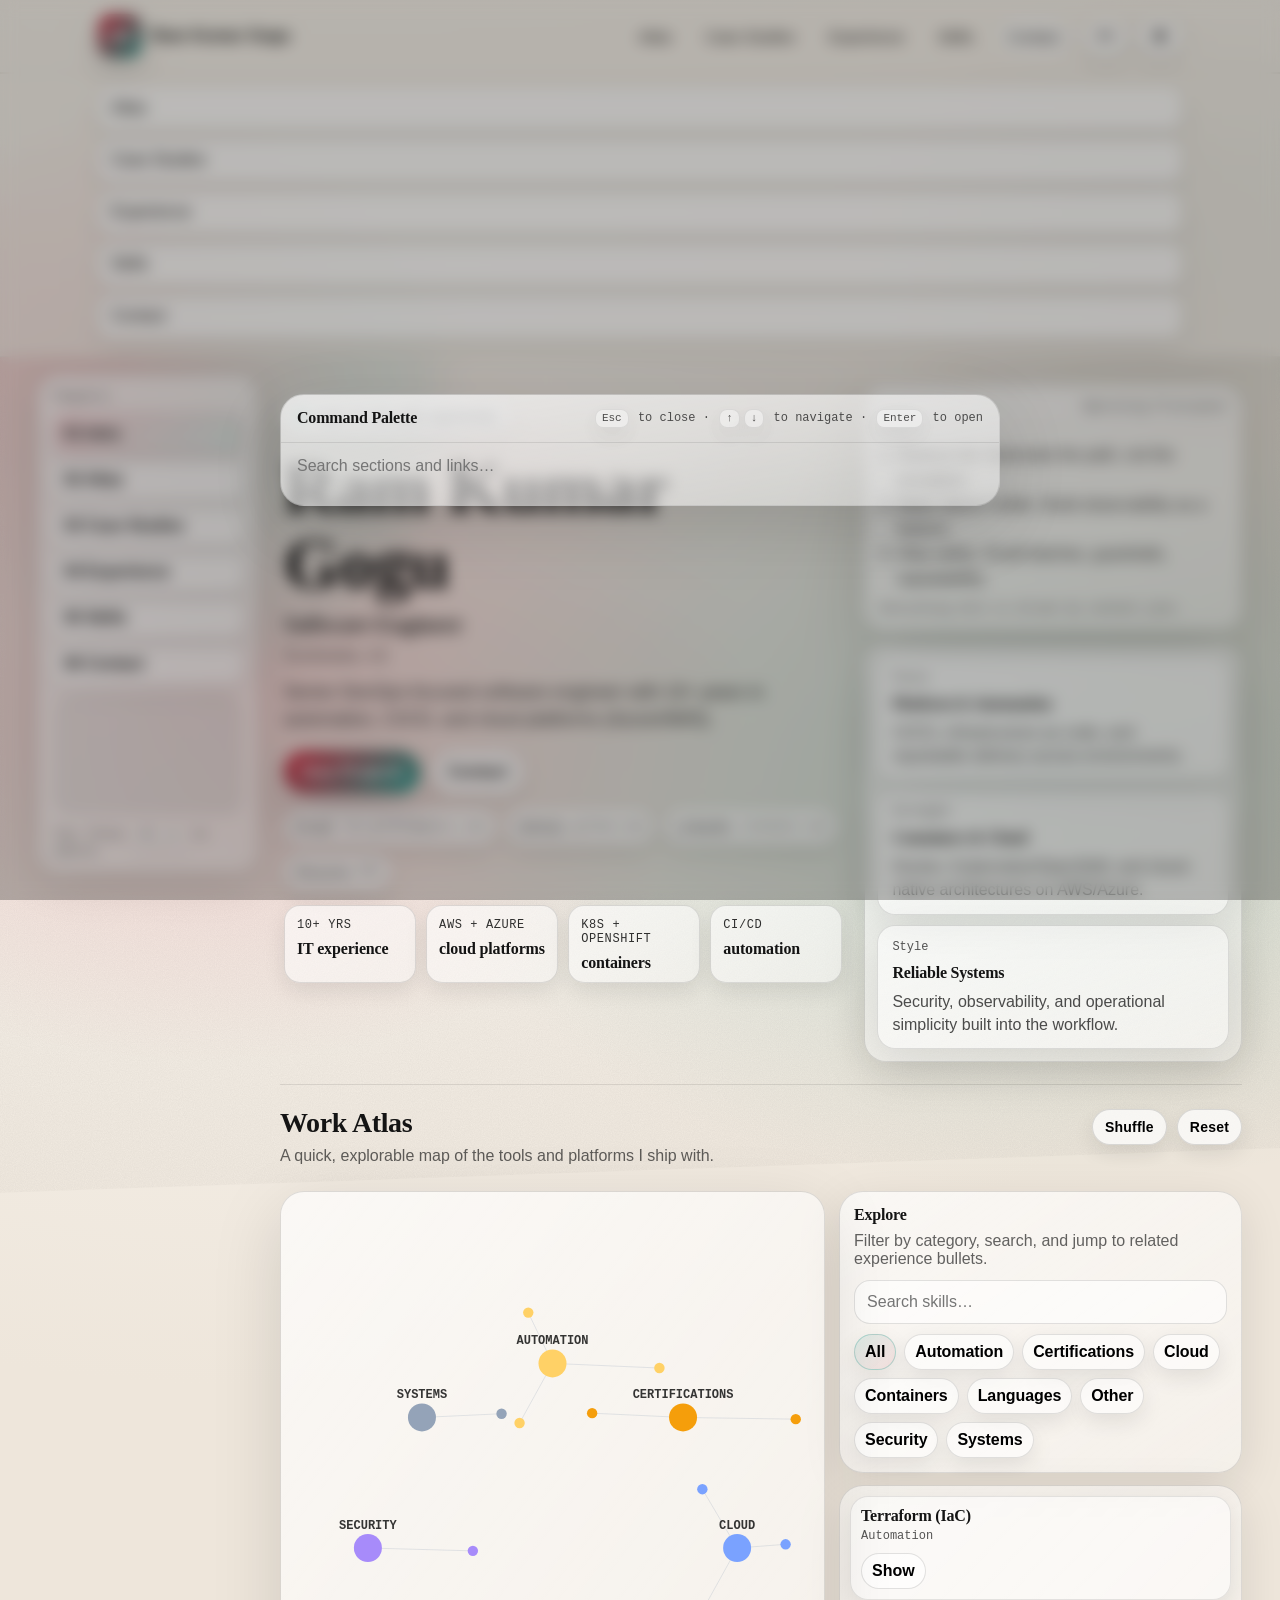
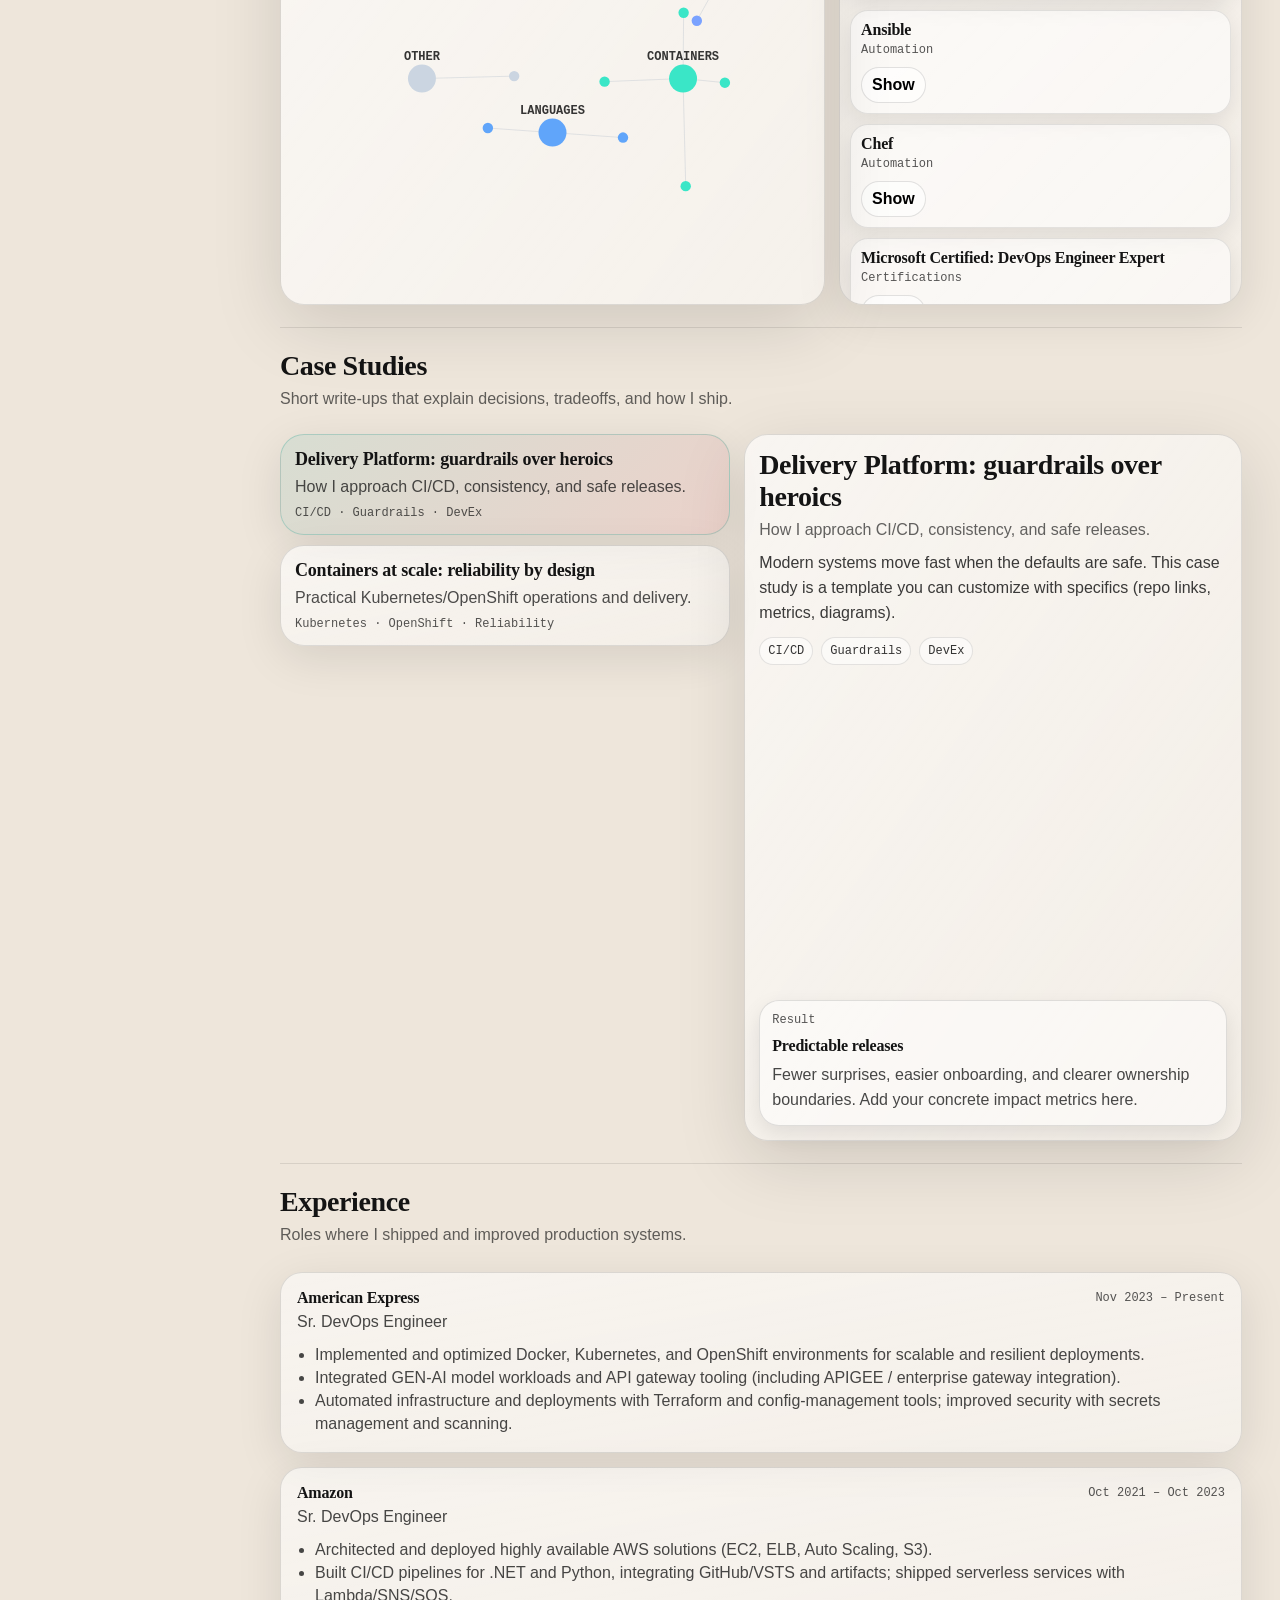
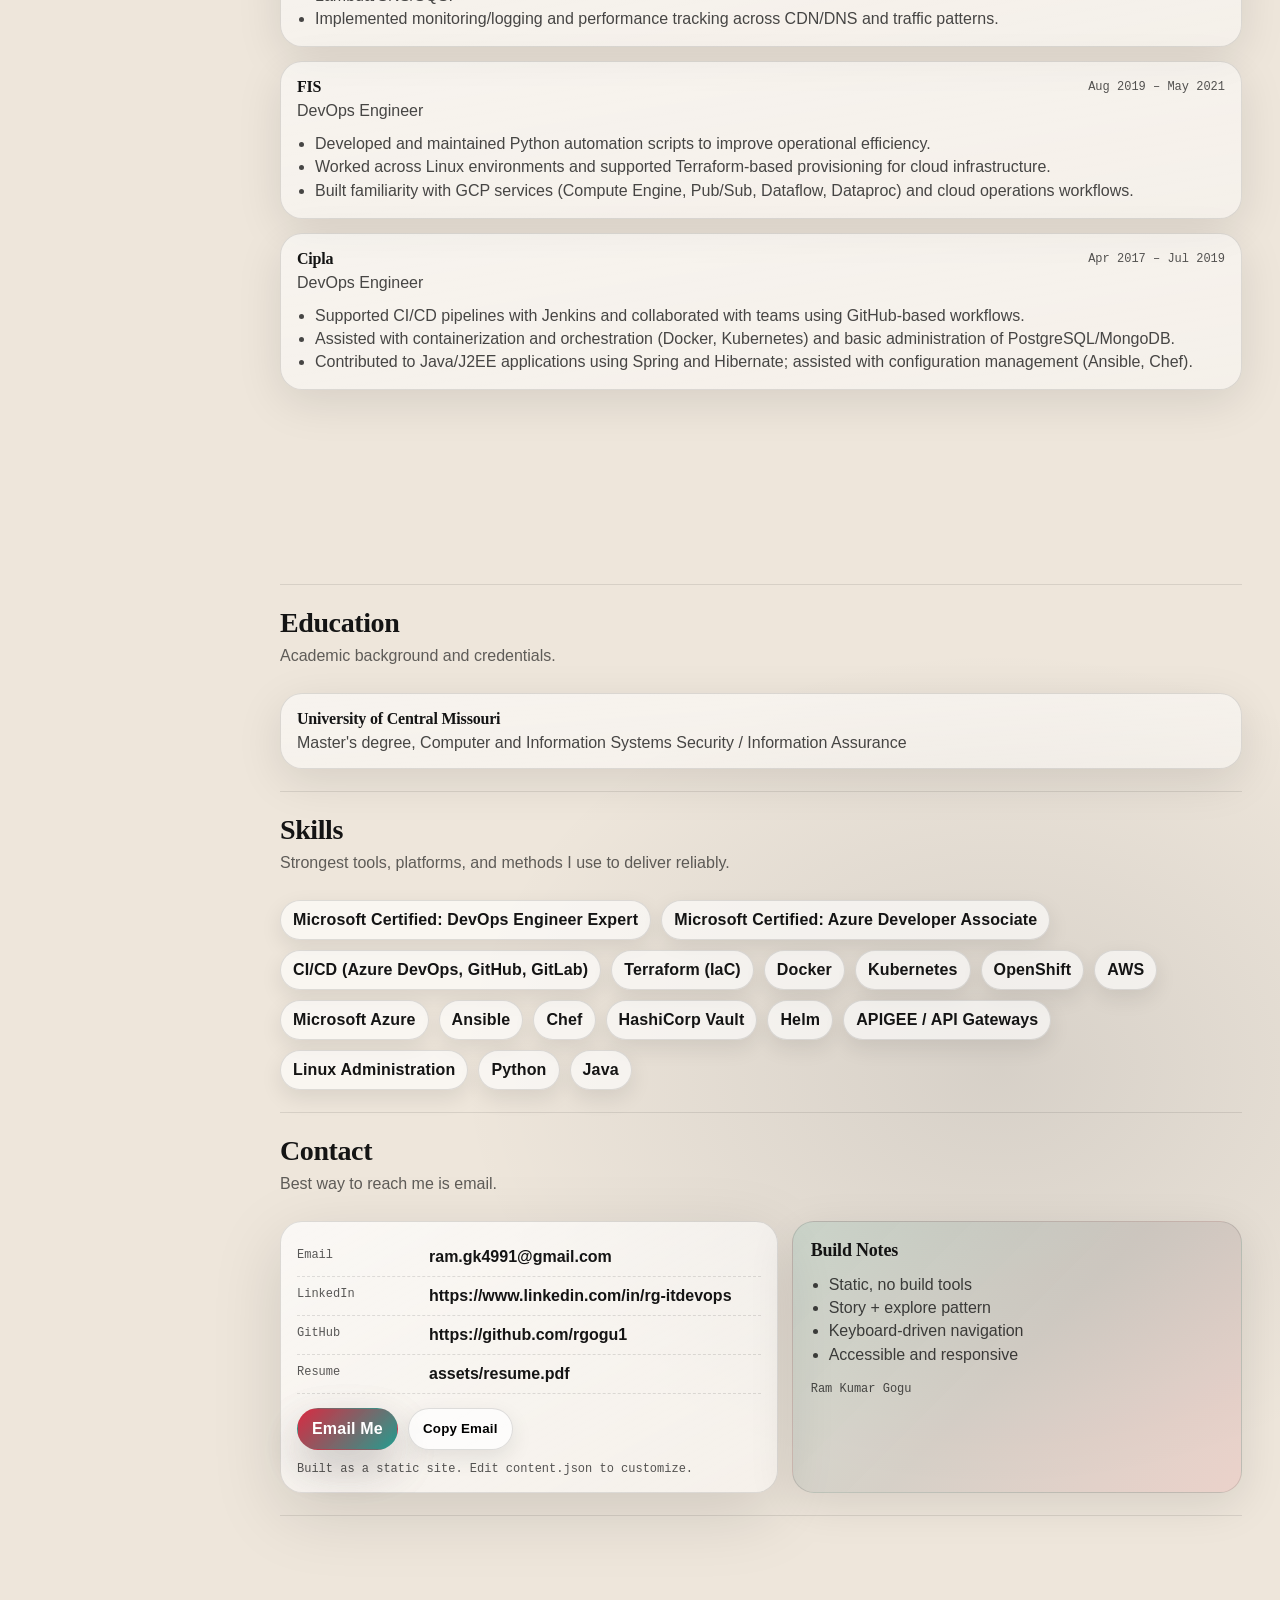
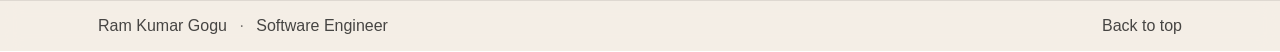
==== commit 5a04e8fe: "Cache-bust app/css" ====
--- a/docs/index.html
+++ b/docs/index.html
@@ -13,8 +13,8 @@
     <meta property="og:image" content="assets/og.svg" />
 
     <link rel="icon" href="assets/favicon.svg" type="image/svg+xml" />
-    <link rel="preload" href="styles.css" as="style" />
-    <link rel="stylesheet" href="styles.css" />
+    <link rel="preload" href="styles.css?v=e0c13d1" as="style" />
+    <link rel="stylesheet" href="styles.css?v=e0c13d1" />
   </head>
   <body>
     <a class="skip" href="#main">Skip to content</a>
@@ -304,6 +304,6 @@
       </div>
     </noscript>
 
-    <script type="module" src="app.js"></script>
+    <script type="module" src="app.js?v=e0c13d1"></script>
   </body>
 </html>
--- a/docs/styles.css
+++ b/docs/styles.css
@@ -1034,6 +1034,21 @@
   gap: 8px;
 }
 
+.palette__empty {
+  border: 1px dashed rgba(21, 21, 21, 0.14);
+  border-radius: 16px;
+  background: rgba(255, 255, 255, 0.46);
+  padding: 14px 12px;
+  font-family: var(--mono);
+  font-size: 12px;
+  opacity: 0.8;
+}
+
+:root[data-theme="dark"] .palette__empty {
+  border-color: rgba(255, 255, 255, 0.16);
+  background: rgba(16, 22, 34, 0.56);
+}
+
 .palette__item {
   display: grid;
   grid-template-columns: 1fr auto;
--- a/docs/styles.css
+++ b/docs/styles.css
@@ -1034,6 +1034,21 @@
   gap: 8px;
 }
 
+.palette__empty {
+  border: 1px dashed rgba(21, 21, 21, 0.14);
+  border-radius: 16px;
+  background: rgba(255, 255, 255, 0.46);
+  padding: 14px 12px;
+  font-family: var(--mono);
+  font-size: 12px;
+  opacity: 0.8;
+}
+
+:root[data-theme="dark"] .palette__empty {
+  border-color: rgba(255, 255, 255, 0.16);
+  background: rgba(16, 22, 34, 0.56);
+}
+
 .palette__item {
   display: grid;
   grid-template-columns: 1fr auto;
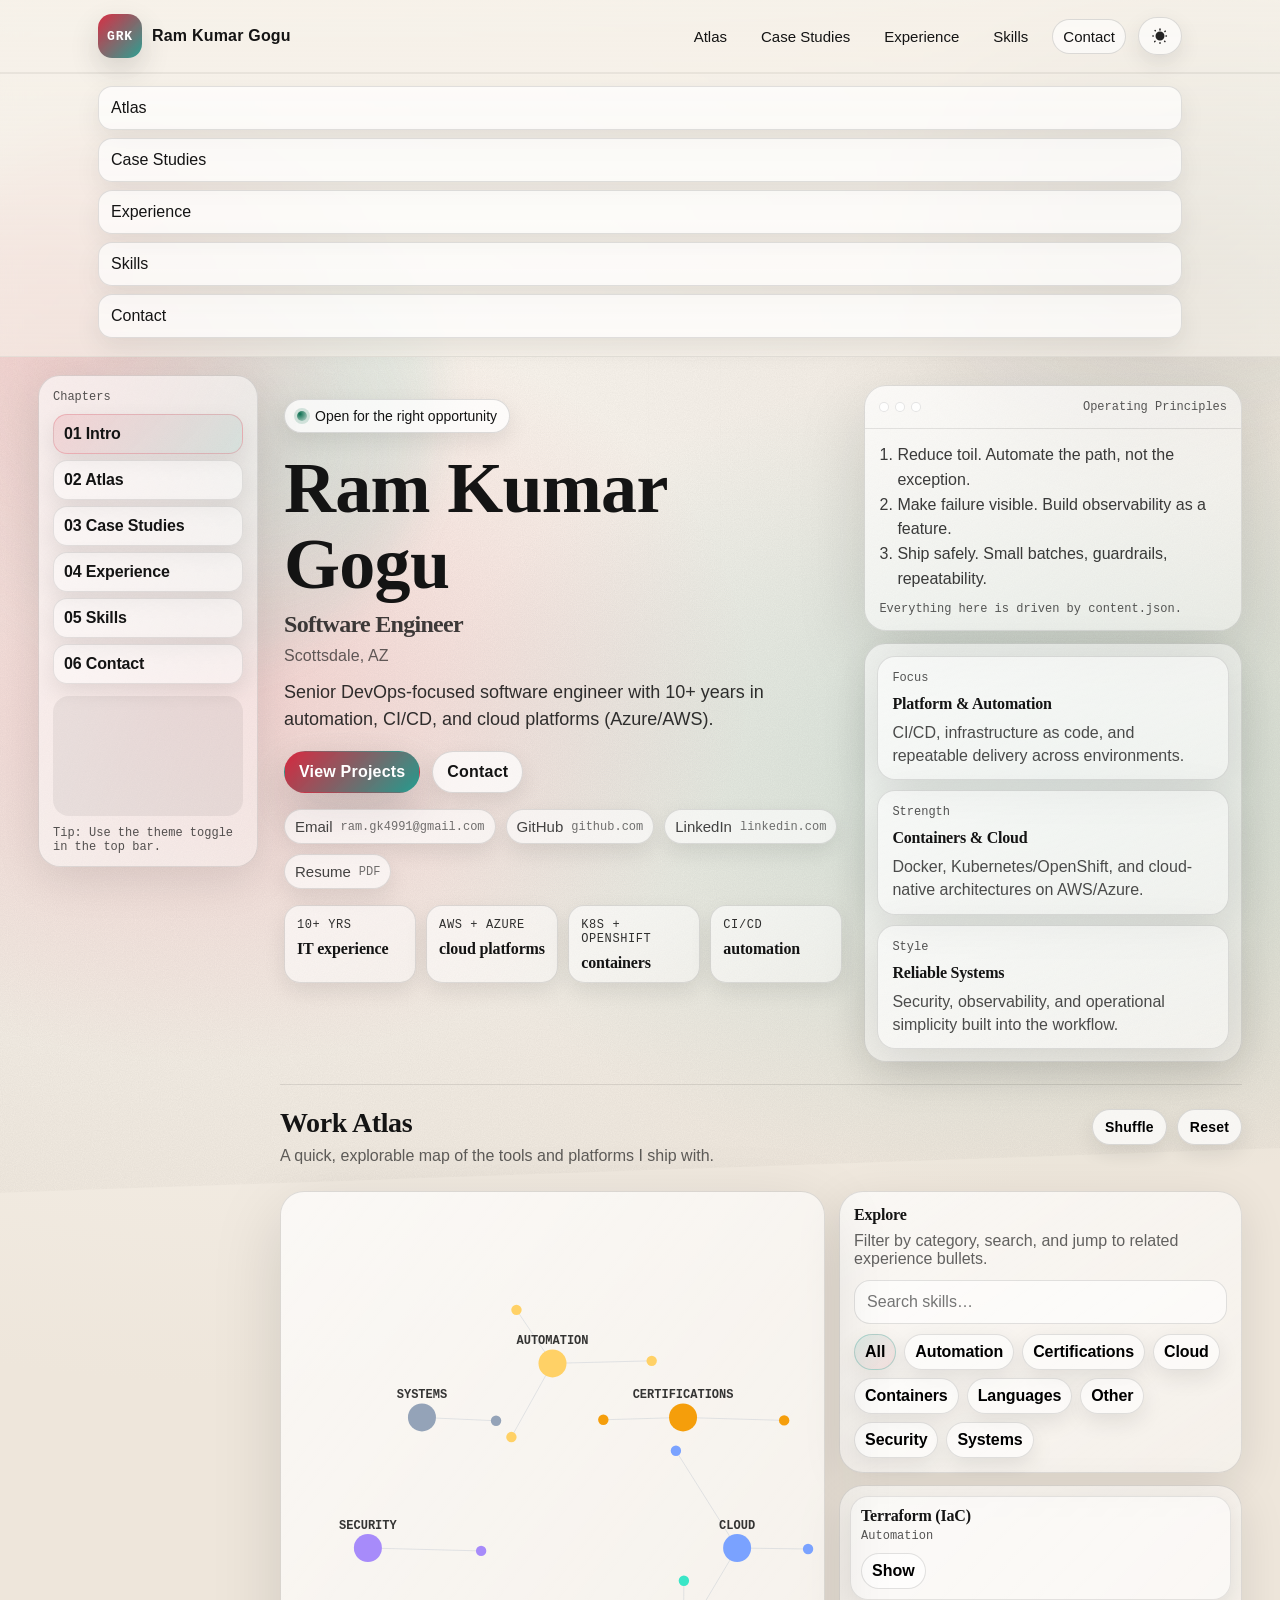
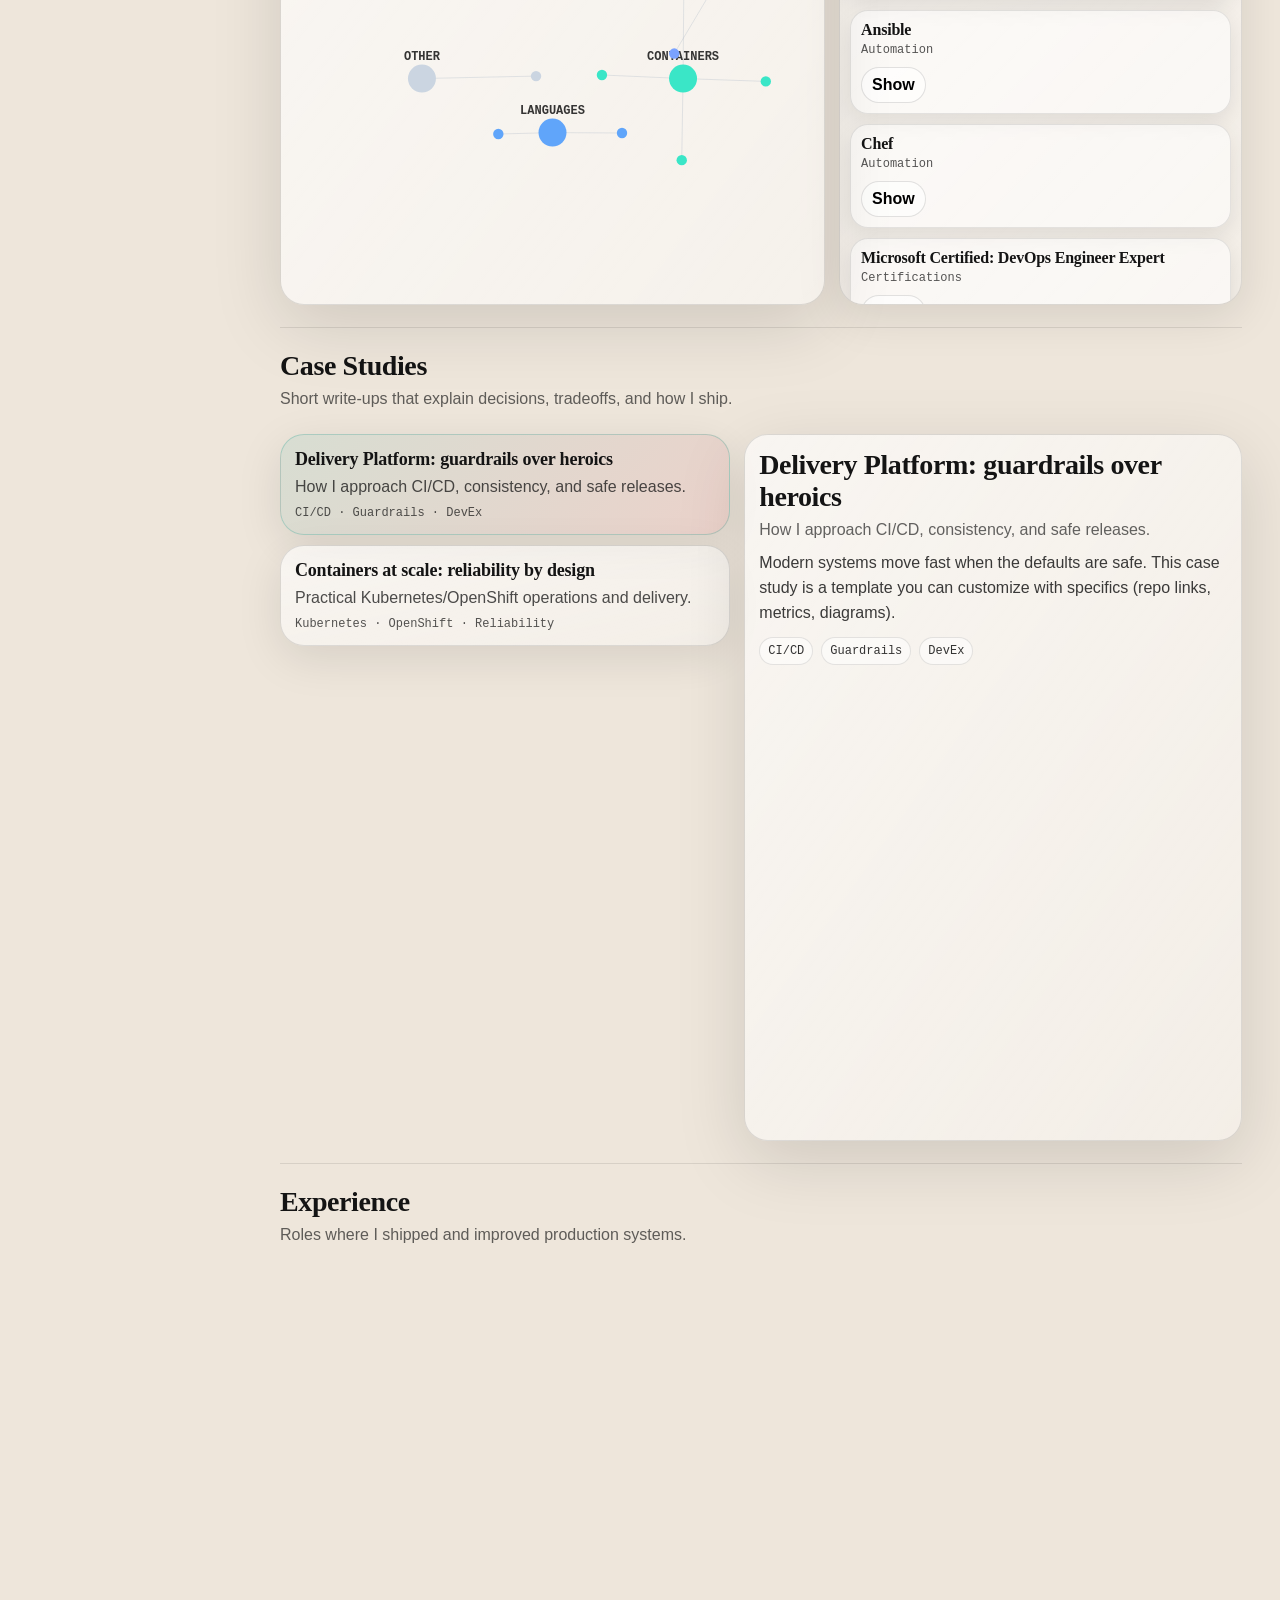
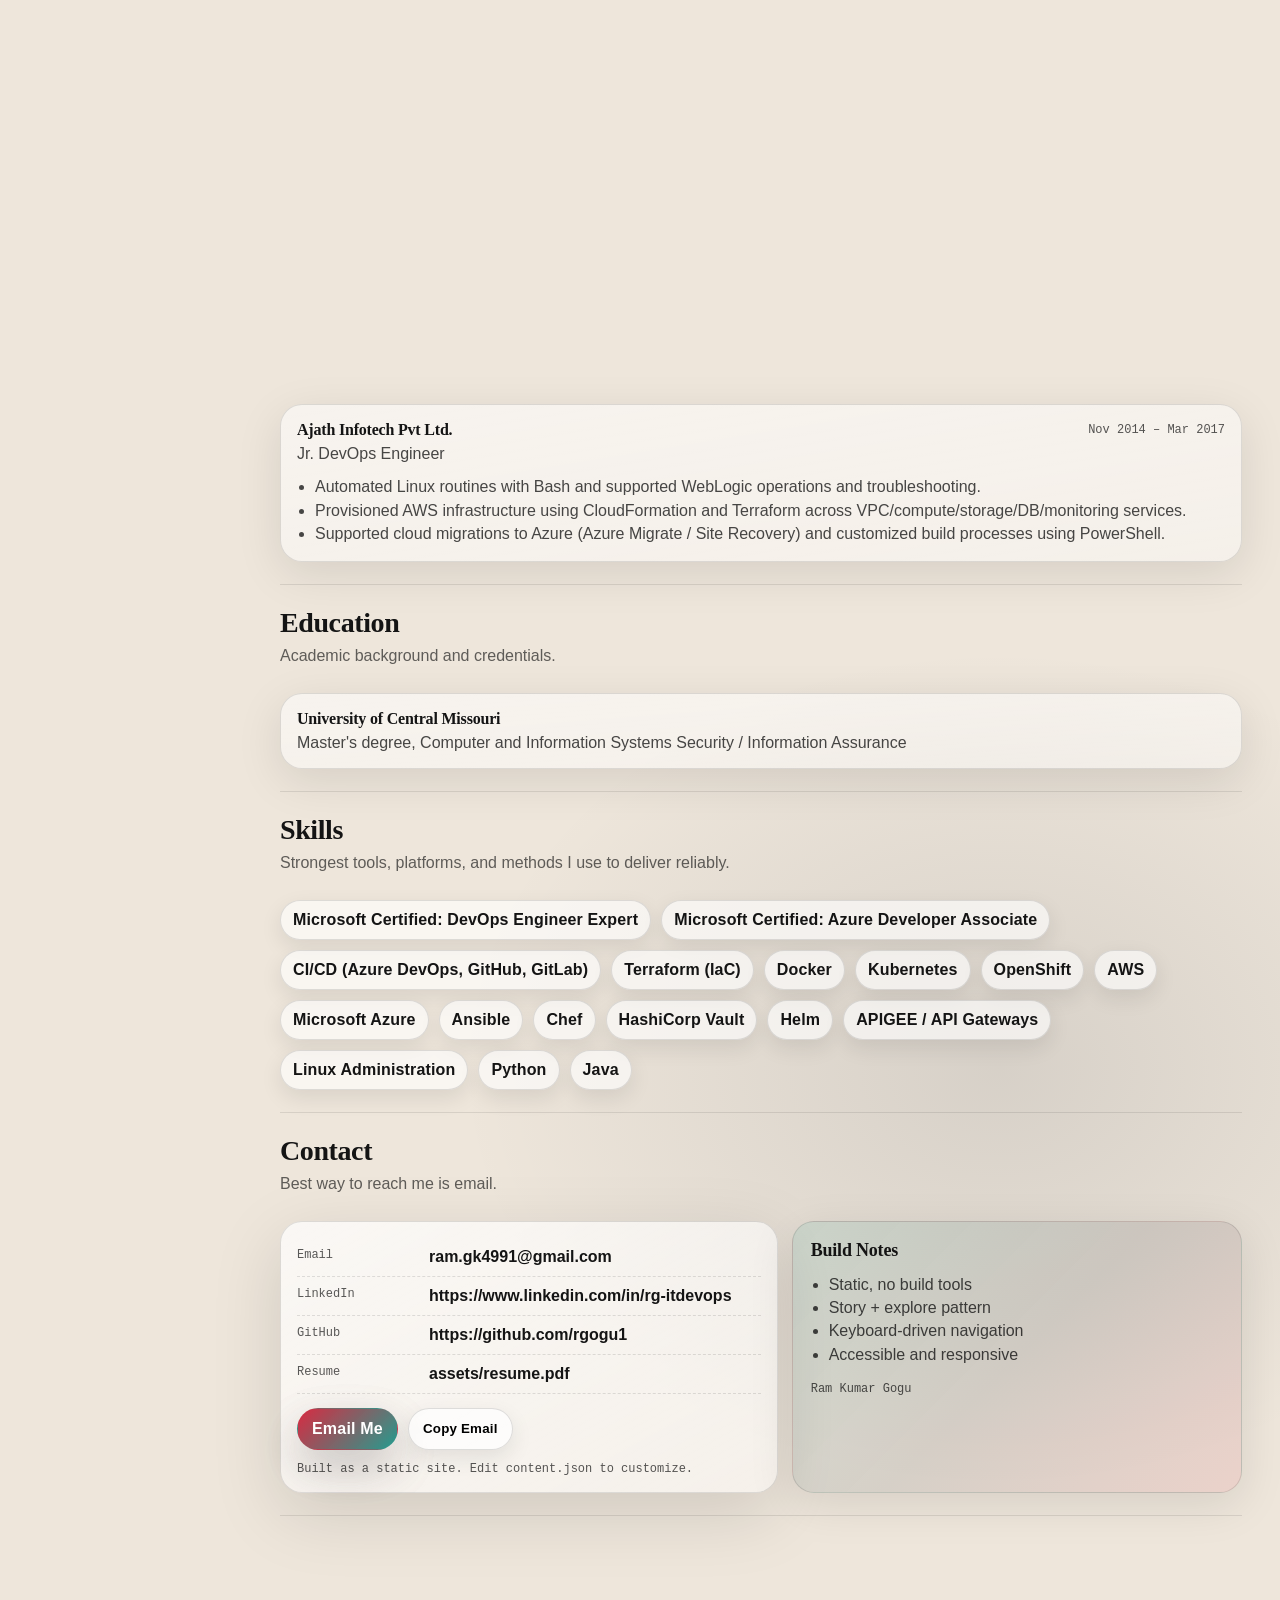
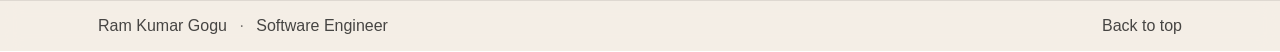
==== commit e21cd8ee: "Remove command palette" ====
--- a/docs/index.html
+++ b/docs/index.html
@@ -41,10 +41,6 @@
             <a href="#contact" class="pill">Contact</a>
           </div>
           <div class="nav__actions" aria-label="Quick actions">
-            <button class="nav__icon" id="cmdkBtn" type="button" aria-haspopup="dialog" aria-controls="palette">
-              <span class="nav__iconText">⌘K</span>
-              <span class="nav__sr">Open command palette</span>
-            </button>
             <button class="nav__icon" id="themeBtn" type="button" aria-label="Toggle theme">
               <svg class="nav__svg" viewBox="0 0 24 24" aria-hidden="true">
                 <path
@@ -87,7 +83,7 @@
             <div class="rail__meter" aria-hidden="true">
               <div class="rail__meterBar" id="railMeter"></div>
             </div>
-            <div class="rail__hint">Tip: Press <span class="kbd">⌘</span><span class="kbd">K</span> to search.</div>
+            <div class="rail__hint">Tip: Use the theme toggle in the top bar.</div>
           </div>
         </div>
       </aside>
@@ -275,28 +271,6 @@
       </div>
     </footer>
 
-    <div class="palette" id="palette" hidden>
-      <div class="palette__backdrop" id="paletteBackdrop" aria-hidden="true"></div>
-      <div class="palette__panel" role="dialog" aria-modal="true" aria-labelledby="paletteTitle">
-        <div class="palette__head">
-          <div class="palette__title" id="paletteTitle">Command Palette</div>
-          <div class="palette__hint">
-            <span class="kbd">Esc</span> to close · <span class="kbd">↑</span><span class="kbd">↓</span> to navigate ·
-            <span class="kbd">Enter</span> to open
-          </div>
-        </div>
-        <input
-          class="palette__input"
-          id="paletteInput"
-          type="search"
-          inputmode="search"
-          autocomplete="off"
-          placeholder="Search sections and links…"
-        />
-        <div class="palette__list" id="paletteList" role="listbox" aria-label="Results"></div>
-      </div>
-    </div>
-
     <noscript>
       <div class="noscript">
         This site uses a small amount of JavaScript to load content and power the atlas. If you prefer no JS, you can still
--- a/docs/styles.css
+++ b/docs/styles.css
@@ -935,160 +935,6 @@
   opacity: 0.7;
 }
 
-.palette {
-  position: fixed;
-  inset: 0;
-  z-index: 60;
-  display: grid;
-  place-items: center;
-}
-
-.palette__backdrop {
-  position: absolute;
-  inset: 0;
-  background: rgba(0, 0, 0, 0.26);
-  backdrop-filter: blur(8px);
-}
-
-:root[data-theme="dark"] .palette__backdrop {
-  background: rgba(0, 0, 0, 0.46);
-}
-
-.palette__panel {
-  width: min(720px, calc(100vw - 24px));
-  border-radius: 24px;
-  border: 1px solid rgba(21, 21, 21, 0.12);
-  background: linear-gradient(to bottom right, var(--paper), rgba(255, 255, 255, 0.42));
-  box-shadow: var(--shadow);
-  position: relative;
-  z-index: 1;
-  overflow: hidden;
-}
-
-:root[data-theme="dark"] .palette__panel {
-  border-color: rgba(255, 255, 255, 0.14);
-  background: linear-gradient(to bottom right, rgba(16, 22, 34, 0.86), rgba(16, 22, 34, 0.62));
-}
-
-.palette__head {
-  display: flex;
-  justify-content: space-between;
-  gap: 10px;
-  padding: 14px 16px;
-  border-bottom: 1px solid rgba(21, 21, 21, 0.10);
-}
-
-:root[data-theme="dark"] .palette__head {
-  border-bottom-color: rgba(255, 255, 255, 0.12);
-}
-
-.palette__title {
-  font-weight: 900;
-  letter-spacing: -0.2px;
-  font-family: var(--display);
-}
-
-.palette__hint {
-  font-family: var(--mono);
-  font-size: 12px;
-  opacity: 0.72;
-  text-align: right;
-}
-
-.kbd {
-  display: inline-block;
-  min-width: 18px;
-  padding: 3px 6px;
-  border-radius: 8px;
-  border: 1px solid rgba(21, 21, 21, 0.12);
-  background: rgba(255, 255, 255, 0.56);
-  box-shadow: var(--shadow3);
-  margin-left: 2px;
-  margin-right: 2px;
-  line-height: 1;
-  font-family: var(--mono);
-  font-size: 11px;
-}
-
-:root[data-theme="dark"] .kbd {
-  border-color: rgba(255, 255, 255, 0.14);
-  background: rgba(16, 22, 34, 0.66);
-}
-
-.palette__input {
-  width: 100%;
-  padding: 14px 16px;
-  border: 0;
-  outline: none;
-  font: inherit;
-  font-size: 16px;
-  background: transparent;
-  color: inherit;
-}
-
-.palette__list {
-  max-height: min(56vh, 460px);
-  overflow: auto;
-  padding: 8px;
-  display: grid;
-  gap: 8px;
-}
-
-.palette__empty {
-  border: 1px dashed rgba(21, 21, 21, 0.14);
-  border-radius: 16px;
-  background: rgba(255, 255, 255, 0.46);
-  padding: 14px 12px;
-  font-family: var(--mono);
-  font-size: 12px;
-  opacity: 0.8;
-}
-
-:root[data-theme="dark"] .palette__empty {
-  border-color: rgba(255, 255, 255, 0.16);
-  background: rgba(16, 22, 34, 0.56);
-}
-
-.palette__item {
-  display: grid;
-  grid-template-columns: 1fr auto;
-  gap: 10px;
-  align-items: center;
-  padding: 12px 12px;
-  border-radius: 16px;
-  border: 1px solid rgba(21, 21, 21, 0.12);
-  background: rgba(255, 255, 255, 0.56);
-  box-shadow: var(--shadow3);
-}
-
-:root[data-theme="dark"] .palette__item {
-  border-color: rgba(255, 255, 255, 0.14);
-  background: rgba(16, 22, 34, 0.60);
-}
-
-.palette__item:hover,
-.palette__item[aria-selected="true"] {
-  text-decoration: none;
-  transform: translateY(-1px);
-}
-
-.palette__itemMain {
-  display: grid;
-  gap: 6px;
-}
-
-.palette__itemTitle {
-  font-weight: 900;
-  letter-spacing: -0.2px;
-  font-family: var(--display);
-}
-
-.palette__itemMeta {
-  font-family: var(--mono);
-  font-size: 12px;
-  opacity: 0.72;
-}
-
 .reveal {
   opacity: 0;
   transform: translateY(10px);
@@ -1143,9 +989,7 @@
   .btn:hover,
   .nav__icon:hover,
   .menu a:hover,
-  .project__links a:hover,
-  .palette__item:hover,
-  .palette__item[aria-selected="true"] {
+  .project__links a:hover {
     transform: none;
   }
 }
--- a/docs/styles.css
+++ b/docs/styles.css
@@ -935,160 +935,6 @@
   opacity: 0.7;
 }
 
-.palette {
-  position: fixed;
-  inset: 0;
-  z-index: 60;
-  display: grid;
-  place-items: center;
-}
-
-.palette__backdrop {
-  position: absolute;
-  inset: 0;
-  background: rgba(0, 0, 0, 0.26);
-  backdrop-filter: blur(8px);
-}
-
-:root[data-theme="dark"] .palette__backdrop {
-  background: rgba(0, 0, 0, 0.46);
-}
-
-.palette__panel {
-  width: min(720px, calc(100vw - 24px));
-  border-radius: 24px;
-  border: 1px solid rgba(21, 21, 21, 0.12);
-  background: linear-gradient(to bottom right, var(--paper), rgba(255, 255, 255, 0.42));
-  box-shadow: var(--shadow);
-  position: relative;
-  z-index: 1;
-  overflow: hidden;
-}
-
-:root[data-theme="dark"] .palette__panel {
-  border-color: rgba(255, 255, 255, 0.14);
-  background: linear-gradient(to bottom right, rgba(16, 22, 34, 0.86), rgba(16, 22, 34, 0.62));
-}
-
-.palette__head {
-  display: flex;
-  justify-content: space-between;
-  gap: 10px;
-  padding: 14px 16px;
-  border-bottom: 1px solid rgba(21, 21, 21, 0.10);
-}
-
-:root[data-theme="dark"] .palette__head {
-  border-bottom-color: rgba(255, 255, 255, 0.12);
-}
-
-.palette__title {
-  font-weight: 900;
-  letter-spacing: -0.2px;
-  font-family: var(--display);
-}
-
-.palette__hint {
-  font-family: var(--mono);
-  font-size: 12px;
-  opacity: 0.72;
-  text-align: right;
-}
-
-.kbd {
-  display: inline-block;
-  min-width: 18px;
-  padding: 3px 6px;
-  border-radius: 8px;
-  border: 1px solid rgba(21, 21, 21, 0.12);
-  background: rgba(255, 255, 255, 0.56);
-  box-shadow: var(--shadow3);
-  margin-left: 2px;
-  margin-right: 2px;
-  line-height: 1;
-  font-family: var(--mono);
-  font-size: 11px;
-}
-
-:root[data-theme="dark"] .kbd {
-  border-color: rgba(255, 255, 255, 0.14);
-  background: rgba(16, 22, 34, 0.66);
-}
-
-.palette__input {
-  width: 100%;
-  padding: 14px 16px;
-  border: 0;
-  outline: none;
-  font: inherit;
-  font-size: 16px;
-  background: transparent;
-  color: inherit;
-}
-
-.palette__list {
-  max-height: min(56vh, 460px);
-  overflow: auto;
-  padding: 8px;
-  display: grid;
-  gap: 8px;
-}
-
-.palette__empty {
-  border: 1px dashed rgba(21, 21, 21, 0.14);
-  border-radius: 16px;
-  background: rgba(255, 255, 255, 0.46);
-  padding: 14px 12px;
-  font-family: var(--mono);
-  font-size: 12px;
-  opacity: 0.8;
-}
-
-:root[data-theme="dark"] .palette__empty {
-  border-color: rgba(255, 255, 255, 0.16);
-  background: rgba(16, 22, 34, 0.56);
-}
-
-.palette__item {
-  display: grid;
-  grid-template-columns: 1fr auto;
-  gap: 10px;
-  align-items: center;
-  padding: 12px 12px;
-  border-radius: 16px;
-  border: 1px solid rgba(21, 21, 21, 0.12);
-  background: rgba(255, 255, 255, 0.56);
-  box-shadow: var(--shadow3);
-}
-
-:root[data-theme="dark"] .palette__item {
-  border-color: rgba(255, 255, 255, 0.14);
-  background: rgba(16, 22, 34, 0.60);
-}
-
-.palette__item:hover,
-.palette__item[aria-selected="true"] {
-  text-decoration: none;
-  transform: translateY(-1px);
-}
-
-.palette__itemMain {
-  display: grid;
-  gap: 6px;
-}
-
-.palette__itemTitle {
-  font-weight: 900;
-  letter-spacing: -0.2px;
-  font-family: var(--display);
-}
-
-.palette__itemMeta {
-  font-family: var(--mono);
-  font-size: 12px;
-  opacity: 0.72;
-}
-
 .reveal {
   opacity: 0;
   transform: translateY(10px);
@@ -1143,9 +989,7 @@
   .btn:hover,
   .nav__icon:hover,
   .menu a:hover,
-  .project__links a:hover,
-  .palette__item:hover,
-  .palette__item[aria-selected="true"] {
+  .project__links a:hover {
     transform: none;
   }
 }
